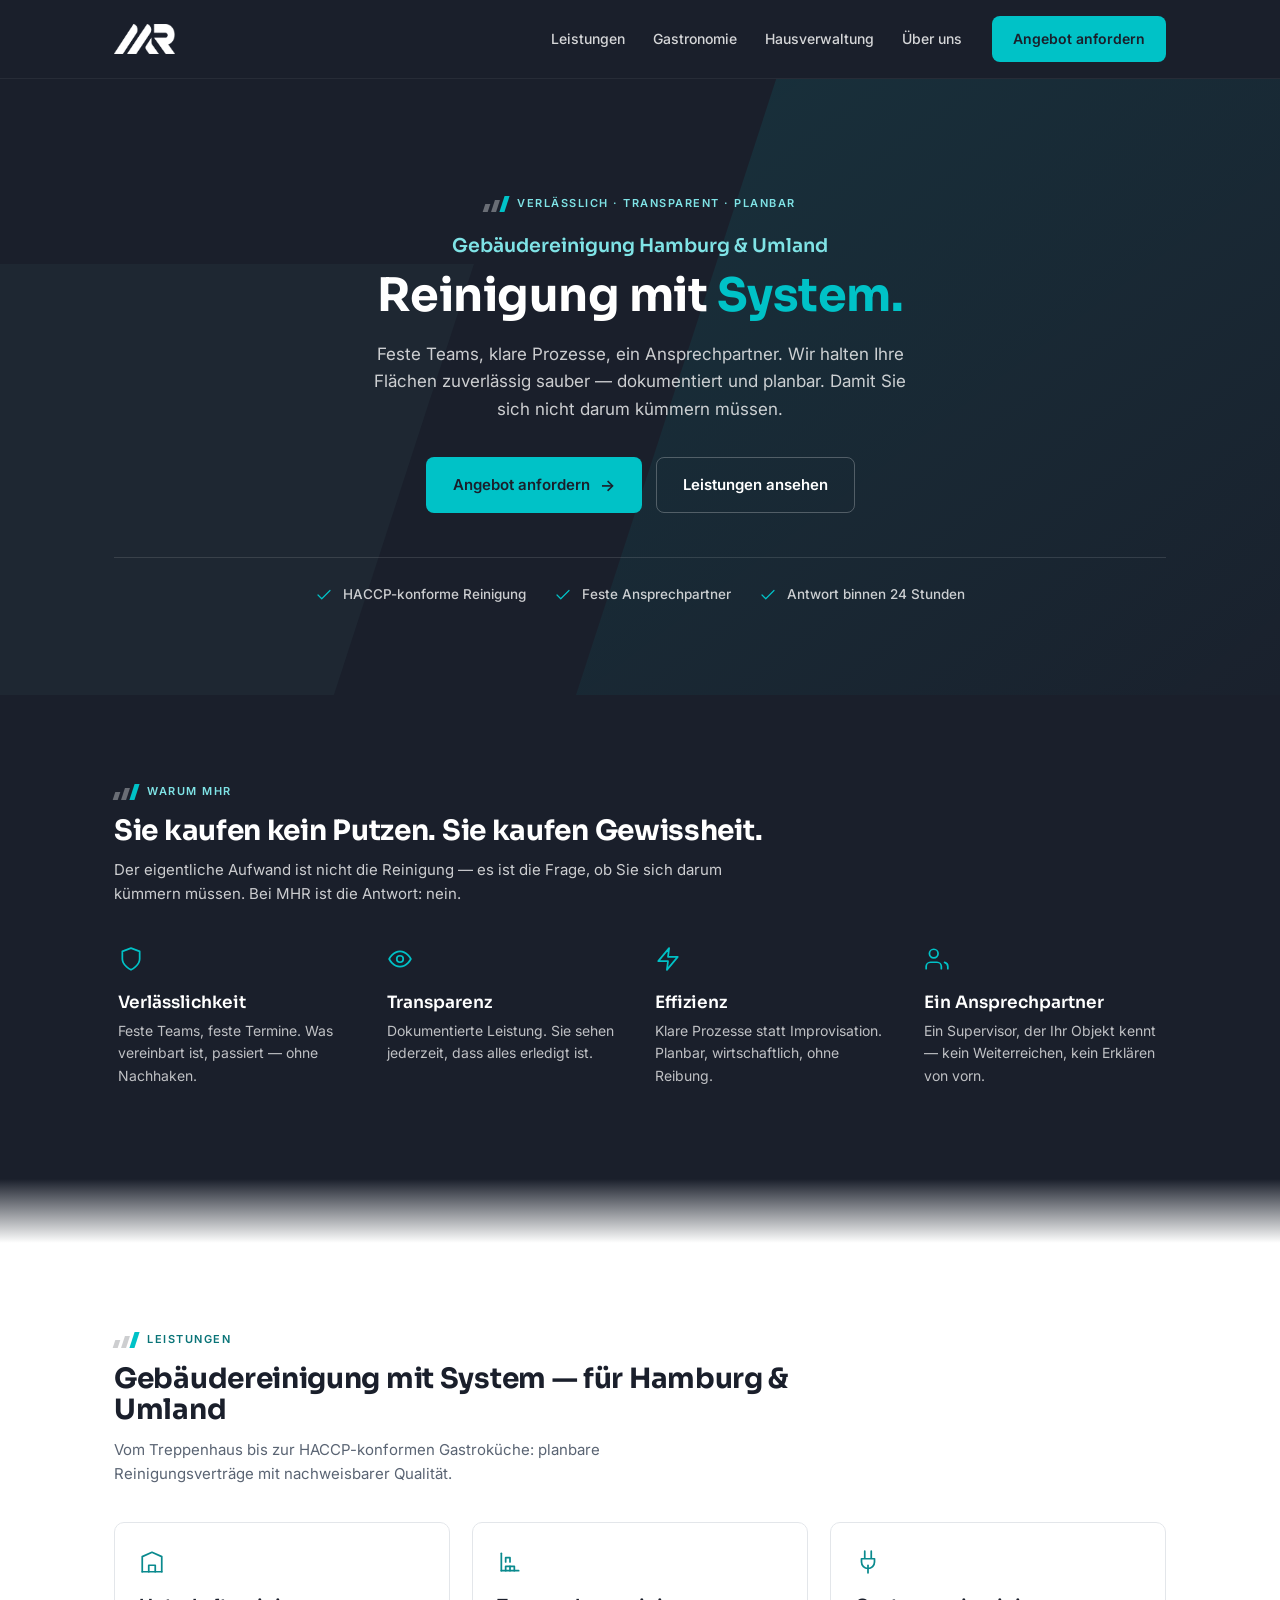
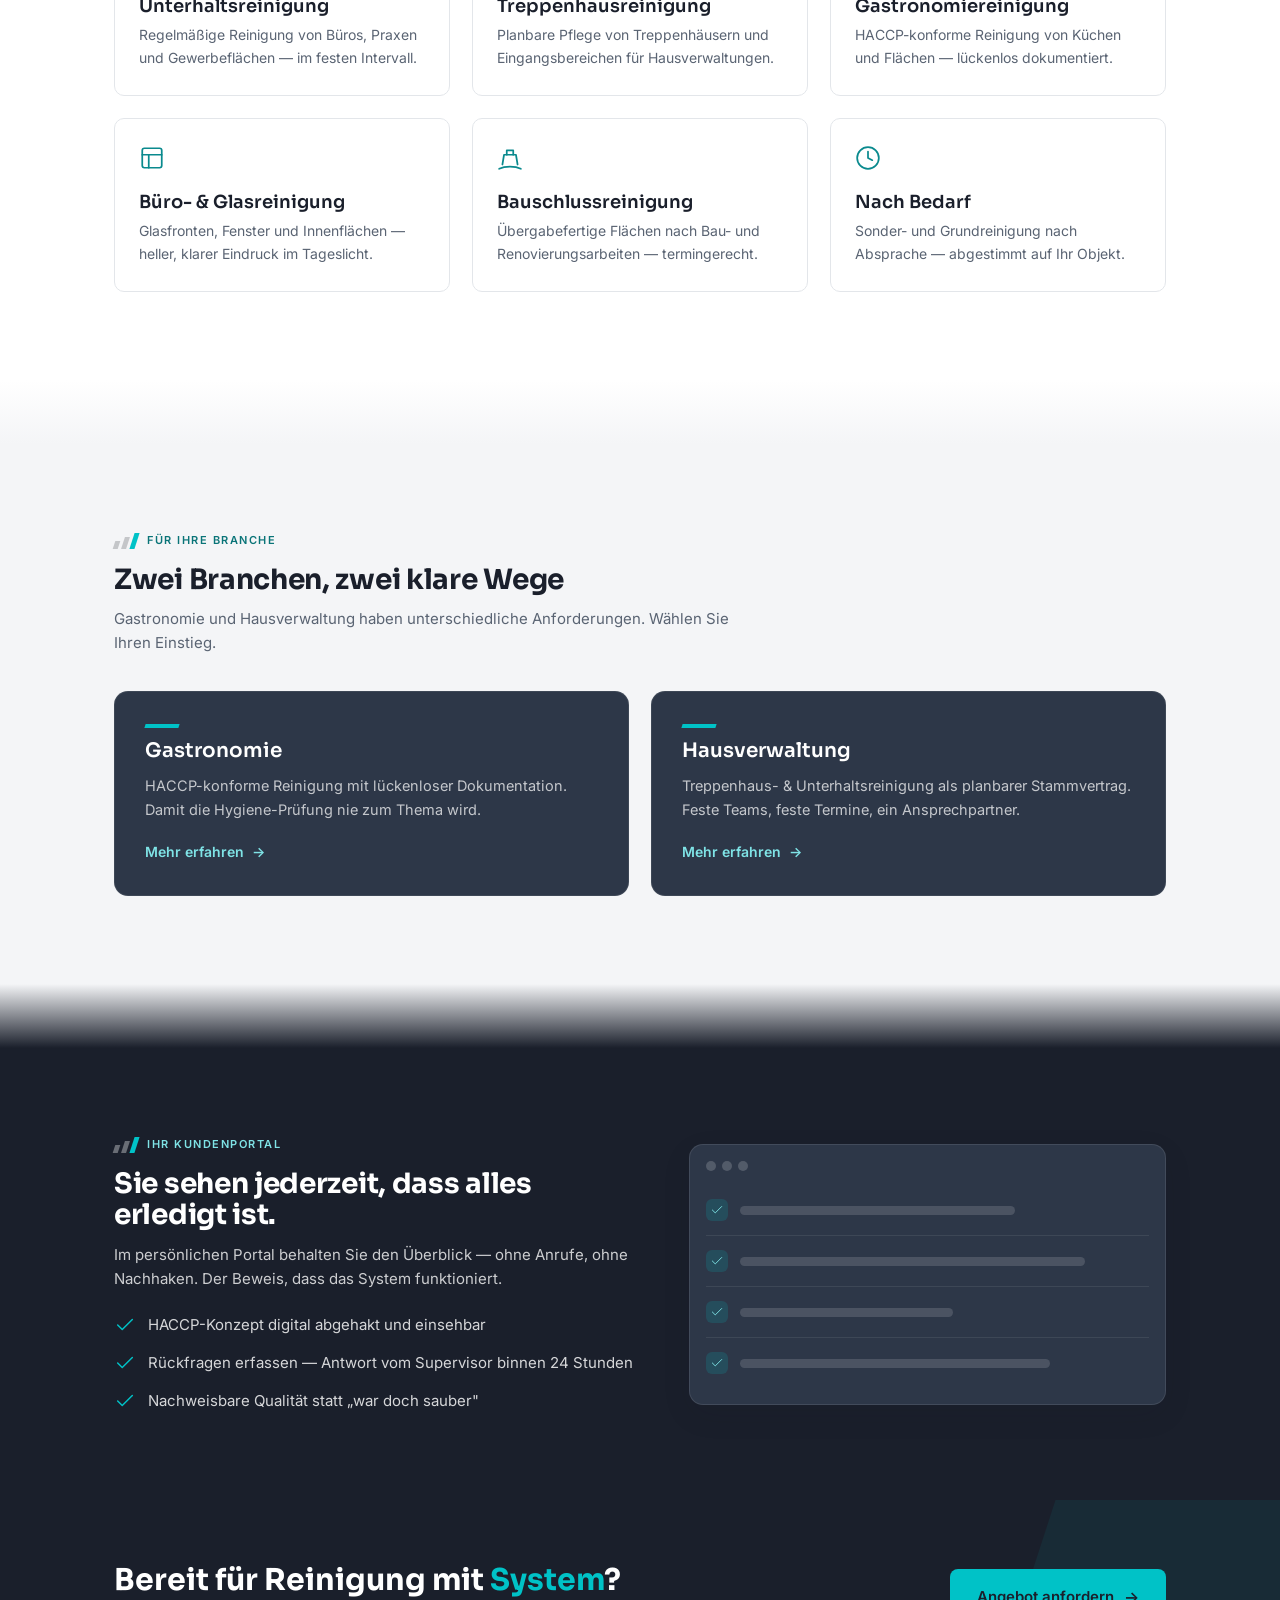
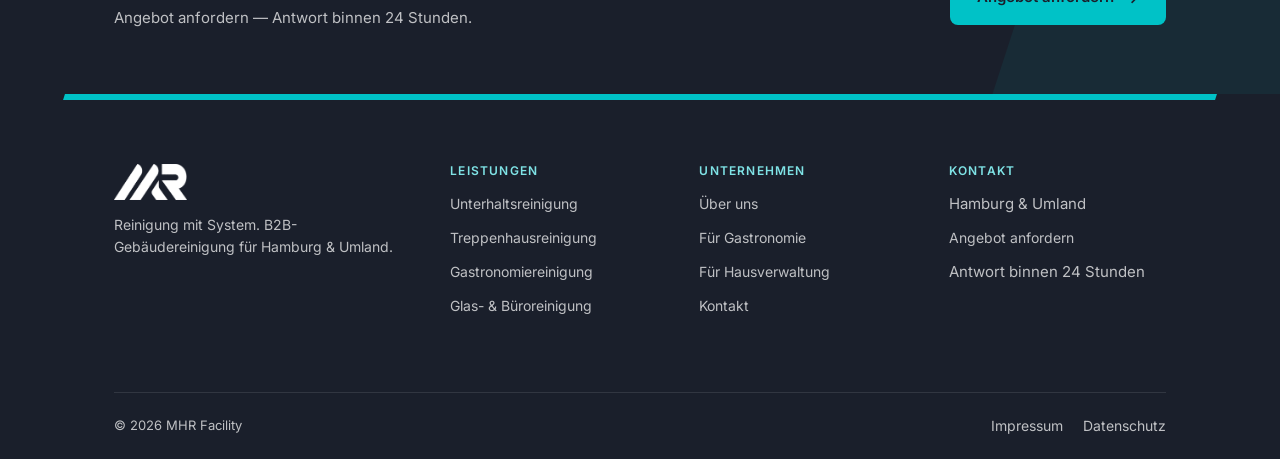
==== index.html @ c147b9b3 "feat: MHR Facility Website-Grundgeruest (Startseite, Unterseiten, Logo, Animationen) - Statische Mul" ====
<!DOCTYPE html>
<html lang="de">
<head>
  <meta charset="UTF-8" />
  <meta name="viewport" content="width=device-width, initial-scale=1.0" />
  <script>document.documentElement.classList.add('js');</script>

  <!-- SEO: „Facility" mit „Gebäudereinigung Hamburg" kombiniert -->
  <title>Gebäudereinigung Hamburg &amp; Umland | MHR Facility – Reinigung mit System</title>
  <meta name="description" content="B2B-Gebäudereinigung in Hamburg &amp; Umland: Unterhalts- und Treppenhausreinigung, HACCP-konforme Gastronomiereinigung. Feste Teams, dokumentierte Qualität." />
  <meta name="robots" content="index, follow" />
  <link rel="canonical" href="https://www.mhr-facility.de/" />

  <!-- Open Graph / Social -->
  <meta property="og:type" content="website" />
  <meta property="og:locale" content="de_DE" />
  <meta property="og:site_name" content="MHR Facility" />
  <meta property="og:title" content="Gebäudereinigung Hamburg &amp; Umland | MHR Facility" />
  <meta property="og:description" content="Reinigung mit System — verlässlich, transparent, planbar. B2B-Gebäudereinigung für Hamburg &amp; Umland." />
  <meta property="og:url" content="https://www.mhr-facility.de/" />
  <!-- TODO: og-image (1200×630) unter assets/og/ erstellen, sobald finales Logo/Bild vorliegt -->
  <meta property="og:image" content="https://www.mhr-facility.de/assets/og/og-image.jpg" />
  <meta name="twitter:card" content="summary_large_image" />

  <!-- Favicon (Platzhalter, Schrägen-Motiv) -->
  <link rel="icon" href="favicon.svg" type="image/svg+xml" />

  <!-- Schriften (Sora 600/700/800, Inter 400–700) -->
  <link rel="preconnect" href="https://fonts.googleapis.com" />
  <link rel="preconnect" href="https://fonts.gstatic.com" crossorigin />
  <link href="https://fonts.googleapis.com/css2?family=Inter:wght@400;500;600;700&family=Sora:wght@600;700;800&display=swap" rel="stylesheet" />

  <link rel="stylesheet" href="assets/css/styles.css" />

  <!-- Lokales SEO: LocalBusiness Structured Data
       TODO (sobald Realdaten vorliegen): telephone, vollständige PostalAddress
       (streetAddress, postalCode), geo (GeoCoordinates), logo/image ergänzen. -->
  <script type="application/ld+json">
  {
    "@context": "https://schema.org",
    "@type": "ProfessionalService",
    "@id": "https://www.mhr-facility.de/#business",
    "name": "MHR Facility",
    "description": "B2B-Gebäudereinigung in Hamburg & Umland: Unterhaltsreinigung, Treppenhausreinigung und HACCP-konforme Gastronomiereinigung.",
    "areaServed": "Hamburg und Umland",
    "url": "https://www.mhr-facility.de/",
    "slogan": "Reinigung mit System",
    "address": {
      "@type": "PostalAddress",
      "addressLocality": "Hamburg",
      "addressRegion": "Hamburg",
      "addressCountry": "DE"
    }
  }
  </script>
</head>
<body>
  <a class="skip-link" href="#main">Zum Inhalt springen</a>

  <!-- ============================== Header (identisch auf allen Seiten) ============================== -->
  <header class="site-header">
    <div class="container site-header__inner">
      <a class="brand" href="index.html" aria-label="MHR Facility — Startseite">
        <img src="assets/logo/mhr-logo-white.png" alt="MHR Facility" class="brand-logo" />
      </a>

      <button class="nav-toggle" aria-expanded="false" aria-controls="primary-nav" aria-label="Menü öffnen">
        <span class="nav-toggle__bars" aria-hidden="true"></span>
      </button>

      <nav class="nav" id="primary-nav" aria-label="Hauptnavigation">
        <ul class="nav__list">
          <li><a href="leistungen.html">Leistungen</a></li>
          <li><a href="gastronomiereinigung.html">Gastronomie</a></li>
          <li><a href="treppenhausreinigung.html">Hausverwaltung</a></li>
          <li><a href="ueber-uns.html">Über uns</a></li>
        </ul>
        <a href="kontakt.html" class="btn btn--primary header-cta">Angebot anfordern</a>
      </nav>
    </div>
  </header>

  <main id="main">
    <!-- ============================== Hero (Variante A) ============================== -->
    <section class="hero" aria-labelledby="hero-title">
      <span class="hero__skew" aria-hidden="true"></span>
      <span class="hero__skew2" aria-hidden="true"></span>

      <div class="container hero__inner">
        <p class="eyebrow eyebrow--on-dark">
          <span class="bars" aria-hidden="true"><span></span><span></span><span></span></span>
          Verlässlich · Transparent · Planbar
        </p>

        <h1 class="hero__title" id="hero-title">
          <span class="hero__title-kicker">Gebäudereinigung Hamburg &amp; Umland</span>
          Reinigung mit <span class="accent">System.</span>
        </h1>

        <p class="hero__sub">
          Feste Teams, klare Prozesse, ein Ansprechpartner. Wir halten Ihre Flächen
          zuverlässig sauber — dokumentiert und planbar. Damit Sie sich nicht darum
          kümmern müssen.
        </p>

        <div class="hero__cta">
          <a href="kontakt.html" class="btn btn--primary">Angebot anfordern <span class="arrow" aria-hidden="true">→</span></a>
          <a href="leistungen.html" class="btn btn--ghost">Leistungen ansehen</a>
        </div>

        <ul class="hero__trust">
          <li><svg class="ico" viewBox="0 0 24 24" stroke="currentColor" stroke-linecap="round" stroke-linejoin="round" aria-hidden="true"><path d="M20 6 9 17l-5-5"/></svg> HACCP-konforme Reinigung</li>
          <li><svg class="ico" viewBox="0 0 24 24" stroke="currentColor" stroke-linecap="round" stroke-linejoin="round" aria-hidden="true"><path d="M20 6 9 17l-5-5"/></svg> Feste Ansprechpartner</li>
          <li><svg class="ico" viewBox="0 0 24 24" stroke="currentColor" stroke-linecap="round" stroke-linejoin="round" aria-hidden="true"><path d="M20 6 9 17l-5-5"/></svg> Antwort binnen 24 Stunden</li>
        </ul>
      </div>
    </section>

    <!-- ============================== Warum MHR (Positionierung) ============================== -->
    <section class="section section--dark" aria-labelledby="why-title">
      <div class="container">
        <div class="section__head reveal">
          <p class="eyebrow eyebrow--on-dark section__eyebrow"><span class="bars" aria-hidden="true"><span></span><span></span><span></span></span> Warum MHR</p>
          <h2 class="section__title" id="why-title">Sie kaufen kein Putzen. Sie kaufen Gewissheit.</h2>
          <p class="section__lead">Der eigentliche Aufwand ist nicht die Reinigung — es ist die Frage, ob Sie sich darum kümmern müssen. Bei MHR ist die Antwort: nein.</p>
        </div>

        <div class="grid value-grid reveal-group">
          <div class="value-card">
            <svg class="ico" viewBox="0 0 24 24" stroke="currentColor" stroke-linecap="round" stroke-linejoin="round" aria-hidden="true"><path d="M12 22s8-4 8-10V5l-8-3-8 3v7c0 6 8 10 8 10Z"/></svg>
            <h3>Verlässlichkeit</h3>
            <p>Feste Teams, feste Termine. Was vereinbart ist, passiert — ohne Nachhaken.</p>
          </div>
          <div class="value-card">
            <svg class="ico" viewBox="0 0 24 24" stroke="currentColor" stroke-linecap="round" stroke-linejoin="round" aria-hidden="true"><path d="M2 12s3.5-7 10-7 10 7 10 7-3.5 7-10 7-10-7-10-7Z"/><circle cx="12" cy="12" r="3"/></svg>
            <h3>Transparenz</h3>
            <p>Dokumentierte Leistung. Sie sehen jederzeit, dass alles erledigt ist.</p>
          </div>
          <div class="value-card">
            <svg class="ico" viewBox="0 0 24 24" stroke="currentColor" stroke-linecap="round" stroke-linejoin="round" aria-hidden="true"><path d="M13 2 3 14h9l-1 8 10-12h-9l1-8Z"/></svg>
            <h3>Effizienz</h3>
            <p>Klare Prozesse statt Improvisation. Planbar, wirtschaftlich, ohne Reibung.</p>
          </div>
          <div class="value-card">
            <svg class="ico" viewBox="0 0 24 24" stroke="currentColor" stroke-linecap="round" stroke-linejoin="round" aria-hidden="true"><path d="M16 21v-2a4 4 0 0 0-4-4H6a4 4 0 0 0-4 4v2"/><circle cx="9" cy="7" r="4"/><path d="M22 21v-2a4 4 0 0 0-3-3.87"/></svg>
            <h3>Ein Ansprechpartner</h3>
            <p>Ein Supervisor, der Ihr Objekt kennt — kein Weiterreichen, kein Erklären von vorn.</p>
          </div>
        </div>
      </div>
    </section>

    <div class="sdivider sdivider--dark-light sdivider--accent" aria-hidden="true"></div>

    <!-- ============================== Leistungen ============================== -->
    <section class="section" aria-labelledby="services-title">
      <div class="container">
        <div class="section__head reveal">
          <p class="eyebrow eyebrow--on-light section__eyebrow"><span class="bars" aria-hidden="true"><span></span><span></span><span></span></span> Leistungen</p>
          <h2 class="section__title" id="services-title">Gebäudereinigung mit System — für Hamburg &amp; Umland</h2>
          <p class="section__lead">Vom Treppenhaus bis zur HACCP-konformen Gastroküche: planbare Reinigungsverträge mit nachweisbarer Qualität.</p>
        </div>

        <div class="grid service-grid reveal-group">
          <div class="service-card">
            <svg class="ico" viewBox="0 0 24 24" stroke="currentColor" stroke-linecap="round" stroke-linejoin="round" aria-hidden="true"><path d="M3 21V7l9-4 9 4v14"/><path d="M3 21h18"/><path d="M9 21v-6h6v6"/></svg>
            <h3>Unterhaltsreinigung</h3>
            <p>Regelmäßige Reinigung von Büros, Praxen und Gewerbeflächen — im festen Intervall.</p>
          </div>
          <div class="service-card">
            <svg class="ico" viewBox="0 0 24 24" stroke="currentColor" stroke-linecap="round" stroke-linejoin="round" aria-hidden="true"><path d="M4 20V4"/><path d="M4 20h16"/><path d="M8 20v-4h4v4"/><path d="M8 12v-4h4v4"/><path d="M12 16h4v4"/></svg>
            <h3>Treppenhausreinigung</h3>
            <p>Planbare Pflege von Treppenhäusern und Eingangsbereichen für Hausverwaltungen.</p>
          </div>
          <div class="service-card">
            <svg class="ico" viewBox="0 0 24 24" stroke="currentColor" stroke-linecap="round" stroke-linejoin="round" aria-hidden="true"><path d="M9 2v7M15 2v7M6 9h12v3a6 6 0 0 1-12 0Z"/><path d="M12 15v7"/></svg>
            <h3>Gastronomiereinigung</h3>
            <p>HACCP-konforme Reinigung von Küchen und Flächen — lückenlos dokumentiert.</p>
          </div>
          <div class="service-card">
            <svg class="ico" viewBox="0 0 24 24" stroke="currentColor" stroke-linecap="round" stroke-linejoin="round" aria-hidden="true"><rect x="3" y="3" width="18" height="18" rx="2"/><path d="M3 9h18M9 21V9"/></svg>
            <h3>Büro- &amp; Glasreinigung</h3>
            <p>Glasfronten, Fenster und Innenflächen — heller, klarer Eindruck im Tageslicht.</p>
          </div>
          <div class="service-card">
            <svg class="ico" viewBox="0 0 24 24" stroke="currentColor" stroke-linecap="round" stroke-linejoin="round" aria-hidden="true"><path d="M2 22s4-2 10-2 10 2 10 2"/><path d="M5 18l1.5-9h11L19 18"/><path d="M9 9V5h6v4"/></svg>
            <h3>Bauschluss­reinigung</h3>
            <p>Übergabefertige Flächen nach Bau- und Renovierungsarbeiten — termingerecht.</p>
          </div>
          <div class="service-card">
            <svg class="ico" viewBox="0 0 24 24" stroke="currentColor" stroke-linecap="round" stroke-linejoin="round" aria-hidden="true"><circle cx="12" cy="12" r="10"/><path d="M12 6v6l4 2"/></svg>
            <h3>Nach Bedarf</h3>
            <p>Sonder- und Grundreinigung nach Absprache — abgestimmt auf Ihr Objekt.</p>
          </div>
        </div>
      </div>
    </section>

    <div class="sdivider sdivider--white-grey" aria-hidden="true"></div>

    <!-- ============================== Zielgruppen-Einstiege ============================== -->
    <section class="section section--grey" aria-labelledby="target-title">
      <div class="container">
        <div class="section__head reveal">
          <p class="eyebrow eyebrow--on-light section__eyebrow"><span class="bars" aria-hidden="true"><span></span><span></span><span></span></span> Für Ihre Branche</p>
          <h2 class="section__title" id="target-title">Zwei Branchen, zwei klare Wege</h2>
          <p class="section__lead">Gastronomie und Hausverwaltung haben unterschiedliche Anforderungen. Wählen Sie Ihren Einstieg.</p>
        </div>

        <div class="grid target-grid reveal-group">
          <a href="gastronomiereinigung.html" class="target-card">
            <span class="target-card__bar" aria-hidden="true"></span>
            <h3>Gastronomie</h3>
            <p>HACCP-konforme Reinigung mit lückenloser Dokumentation. Damit die Hygiene-Prüfung nie zum Thema wird.</p>
            <span class="more">Mehr erfahren <span aria-hidden="true">→</span></span>
          </a>
          <a href="treppenhausreinigung.html" class="target-card">
            <span class="target-card__bar" aria-hidden="true"></span>
            <h3>Hausverwaltung</h3>
            <p>Treppenhaus- &amp; Unterhaltsreinigung als planbarer Stammvertrag. Feste Teams, feste Termine, ein Ansprechpartner.</p>
            <span class="more">Mehr erfahren <span aria-hidden="true">→</span></span>
          </a>
        </div>
      </div>
    </section>

    <div class="sdivider sdivider--grey-dark" aria-hidden="true"></div>

    <!-- ============================== App-Teaser (Differenzierung) ============================== -->
    <section class="section section--dark" aria-labelledby="app-title">
      <div class="container app-teaser reveal-group">
        <div>
          <p class="eyebrow eyebrow--on-dark section__eyebrow"><span class="bars" aria-hidden="true"><span></span><span></span><span></span></span> Ihr Kundenportal</p>
          <h2 class="section__title" id="app-title">Sie sehen jederzeit, dass alles erledigt ist.</h2>
          <p class="section__lead">Im persönlichen Portal behalten Sie den Überblick — ohne Anrufe, ohne Nachhaken. Der Beweis, dass das System funktioniert.</p>
          <ul class="app-teaser__list">
            <li><svg class="ico" viewBox="0 0 24 24" stroke="currentColor" stroke-linecap="round" stroke-linejoin="round" aria-hidden="true"><path d="M20 6 9 17l-5-5"/></svg> HACCP-Konzept digital abgehakt und einsehbar</li>
            <li><svg class="ico" viewBox="0 0 24 24" stroke="currentColor" stroke-linecap="round" stroke-linejoin="round" aria-hidden="true"><path d="M20 6 9 17l-5-5"/></svg> Rückfragen erfassen — Antwort vom Supervisor binnen 24 Stunden</li>
            <li><svg class="ico" viewBox="0 0 24 24" stroke="currentColor" stroke-linecap="round" stroke-linejoin="round" aria-hidden="true"><path d="M20 6 9 17l-5-5"/></svg> Nachweisbare Qualität statt „war doch sauber"</li>
          </ul>
        </div>
        <!-- App-Vorschau (Platzhalter-Mockup) -->
        <div class="app-mock" aria-hidden="true">
          <div class="app-mock__bar"><span></span><span></span><span></span></div>
          <div class="app-mock__row"><span class="app-mock__check"><svg class="ico" viewBox="0 0 24 24" stroke="currentColor" stroke-linecap="round" stroke-linejoin="round"><path d="M20 6 9 17l-5-5"/></svg></span><span class="app-mock__line" style="width:62%"></span></div>
          <div class="app-mock__row"><span class="app-mock__check"><svg class="ico" viewBox="0 0 24 24" stroke="currentColor" stroke-linecap="round" stroke-linejoin="round"><path d="M20 6 9 17l-5-5"/></svg></span><span class="app-mock__line" style="width:78%"></span></div>
          <div class="app-mock__row"><span class="app-mock__check"><svg class="ico" viewBox="0 0 24 24" stroke="currentColor" stroke-linecap="round" stroke-linejoin="round"><path d="M20 6 9 17l-5-5"/></svg></span><span class="app-mock__line" style="width:48%"></span></div>
          <div class="app-mock__row"><span class="app-mock__check"><svg class="ico" viewBox="0 0 24 24" stroke="currentColor" stroke-linecap="round" stroke-linejoin="round"><path d="M20 6 9 17l-5-5"/></svg></span><span class="app-mock__line" style="width:70%"></span></div>
        </div>
      </div>
    </section>

    <!-- ============================== CTA-Band ============================== -->
    <section class="cta-band" aria-labelledby="cta-title">
      <span class="cta-band__skew" aria-hidden="true"></span>
      <div class="container cta-band__inner reveal-group">
        <div>
          <h2 id="cta-title">Bereit für Reinigung mit <span class="accent">System</span>?</h2>
          <p>Angebot anfordern — Antwort binnen 24 Stunden.</p>
        </div>
        <a href="kontakt.html" class="btn btn--primary">Angebot anfordern <span class="arrow" aria-hidden="true">→</span></a>
      </div>
    </section>
  </main>

  <!-- ============================== Footer (identisch auf allen Seiten) ============================== -->
  <footer class="site-footer">
    <div class="site-footer__accent" aria-hidden="true"></div>
    <div class="container">
      <div class="site-footer__top">
        <div class="site-footer__brandcol">
          <a class="brand" href="index.html" aria-label="MHR Facility — Startseite">
            <img src="assets/logo/mhr-logo-white.png" alt="MHR Facility" class="brand-logo" />
          </a>
          <p class="site-footer__claim">Reinigung mit System. B2B-Gebäudereinigung für Hamburg &amp; Umland.</p>
        </div>

        <div>
          <h2>Leistungen</h2>
          <ul>
            <li><a href="leistungen.html">Unterhaltsreinigung</a></li>
            <li><a href="treppenhausreinigung.html">Treppenhausreinigung</a></li>
            <li><a href="gastronomiereinigung.html">Gastronomiereinigung</a></li>
            <li><a href="leistungen.html">Glas- &amp; Büroreinigung</a></li>
          </ul>
        </div>

        <div>
          <h2>Unternehmen</h2>
          <ul>
            <li><a href="ueber-uns.html">Über uns</a></li>
            <li><a href="gastronomiereinigung.html">Für Gastronomie</a></li>
            <li><a href="treppenhausreinigung.html">Für Hausverwaltung</a></li>
            <li><a href="kontakt.html">Kontakt</a></li>
          </ul>
        </div>

        <div>
          <h2>Kontakt</h2>
          <ul>
            <li>Hamburg &amp; Umland</li>
            <li><a href="kontakt.html">Angebot anfordern</a></li>
            <li>Antwort binnen 24 Stunden</li>
          </ul>
        </div>
      </div>

      <div class="site-footer__bottom">
        <span>© 2026 MHR Facility</span>
        <nav aria-label="Rechtliches">
          <a href="impressum.html">Impressum</a>
          <a href="datenschutz.html">Datenschutz</a>
        </nav>
      </div>
    </div>
  </footer>

  <script src="assets/js/main.js" defer></script>
</body>
</html>
---- assets/css/styles.css ----
/* =====================================================================
   MHR Facility — Basis-Stylesheet
   Design-Tokens + globale Bausteine (Header, Footer, Buttons, Hero, Seiten)
   Schriften: Sora (Headlines/Zahlen) · Inter (Text/UI)
   ===================================================================== */

:root {
  /* Palette A (Brand-Tokens — unverändert) */
  --anthracite: #1A1F2B; /* Basis dunkel, Text, Hero, Footer */
  --graphite:   #2D3748; /* Sekundär, Karten auf Dunkel */
  --cyan:       #00C2C7; /* Akzent, Buttons, CTA (Flächen mit dunklem Text) */
  --cyan-light: #7FE3E6; /* Akzent/Hervorhebung auf Dunkel */
  --cyan-deep:  #0a8a8e; /* Brand-Variante für Akzente/Größe auf Hell */
  --grey:       #F4F5F7; /* helle Flächen, Sektionen, Karten */
  --white:      #FFFFFF; /* Grundfläche, max. Lesbarkeit */

  /* Abgeleitete Tokens */
  --cyan-text:  #0a7478; /* AA-konform: Text/Links/Labels/Fokus auf Hell (>=4.5:1 auf Weiß & Grau) */
  --ink-soft:   #5a6473; /* gedämpfter Text auf Hell */
  --line:       #e3e6ea; /* Trennlinien auf Hell */

  --skew: -18deg;        /* Schrägwinkel — immer −18° */

  --header-h: 76px;      /* reale Headerhöhe (Padding 2×16 + 44px Toggle) */
  --container: 1180px;
  --radius: 10px;
  --shadow-soft: 0 10px 30px rgba(26, 31, 43, 0.08);
}

/* ------------------------------ Reset ------------------------------ */
*, *::before, *::after { box-sizing: border-box; }
* { margin: 0; padding: 0; }

html { scroll-behavior: smooth; -webkit-text-size-adjust: 100%; }

body {
  font-family: 'Inter', system-ui, -apple-system, sans-serif;
  color: var(--anthracite);
  background: var(--white);
  line-height: 1.6;
  font-size: 15px;
  -webkit-font-smoothing: antialiased;
  text-rendering: optimizeLegibility;
}

img { max-width: 100%; display: block; }

h1, h2, h3 { font-family: 'Sora', sans-serif; line-height: 1.12; }

/* Links: standardmäßig ohne Unterstreichung (Navigation/UI);
   Fließtext-Links im Inhalt werden unten unterstrichen (SC 1.4.1). */
a { color: var(--cyan-text); text-decoration: none; }

:focus-visible {
  /* AA: Fokus-Indikator >=3:1 — cyan-text auf Hell (>=3:1), auf Dunkel via Kontext überschrieben */
  outline: 3px solid var(--cyan-text);
  outline-offset: 3px;
  border-radius: 4px;
}
/* Auf dunklen Sektionen den helleren Cyan-Ton verwenden (Kontrast auf Anthrazit) */
.site-header :focus-visible,
.hero :focus-visible,
.site-footer :focus-visible { outline-color: var(--cyan-light); }

.container {
  width: 100%;
  max-width: var(--container);
  margin-inline: auto;
  padding-inline: clamp(20px, 5vw, 64px);
}

/* Skip-Link für Tastatur-/Screenreader-Nutzer */
.skip-link {
  position: absolute;
  left: 12px;
  top: -60px;
  z-index: 200;
  background: var(--cyan);
  color: var(--anthracite);
  font-weight: 600;
  padding: 10px 16px;
  border-radius: 8px;
  transition: top .18s ease;
}
.skip-link:focus { top: 12px; }

.visually-hidden {
  position: absolute !important;
  width: 1px; height: 1px;
  padding: 0; margin: -1px;
  overflow: hidden; clip: rect(0 0 0 0);
  white-space: nowrap; border: 0;
}

/* ----------------------- Schrägen-Bausteine ----------------------- */
/* Eyebrow / Label mit drei aufsteigenden Balken (dritter in Cyan) */
.eyebrow {
  display: inline-flex;
  align-items: center;
  gap: 10px;
  font-family: 'Inter', sans-serif;
  font-weight: 600;
  font-size: 11px;
  text-transform: uppercase;
  letter-spacing: 1.5px;
}
.eyebrow--on-dark  { color: var(--cyan-light); }
.eyebrow--on-light { color: var(--cyan-text); } /* AA-konform statt cyan-deep */

.bars { display: inline-flex; gap: 4px; align-items: flex-end; }
.bars span { display: block; width: 5px; transform: skewX(var(--skew)); }
.eyebrow--on-dark  .bars span { background: rgba(255, 255, 255, 0.35); }
.eyebrow--on-light .bars span { background: rgba(26, 31, 43, 0.22); }
.bars span:nth-child(1) { height: 8px; }
.bars span:nth-child(2) { height: 12px; }
.bars span:nth-child(3) { height: 16px; background: var(--cyan) !important; }

/* ------------------------------ Buttons ------------------------------ */
.btn {
  display: inline-flex;
  align-items: center;
  gap: 10px;
  font-family: 'Inter', sans-serif;
  font-weight: 600;
  font-size: 15px;
  padding: 15px 26px;
  border-radius: 8px;
  text-decoration: none;
  border: 1px solid transparent;
  cursor: pointer;
  transition: transform .15s ease, background .15s ease, border-color .15s ease, color .15s ease;
}
.btn:hover { transform: translateY(-2px); }
.btn .arrow { font-size: 16px; line-height: 1; }

.btn--primary { background: var(--cyan); color: var(--anthracite); }
.btn--primary:hover { background: var(--cyan-light); }

.btn--ghost { background: transparent; color: var(--white); border-color: rgba(255, 255, 255, 0.25); }
.btn--ghost:hover { border-color: var(--cyan); color: var(--cyan-light); }

/* Sekundärer Button auf hellem Grund */
.btn--outline-dark { background: transparent; color: var(--anthracite); border-color: rgba(26,31,43,0.25); }
.btn--outline-dark:hover { border-color: var(--cyan-text); color: var(--cyan-text); }

/* --------------------------- Logo-Platzhalter --------------------------- */
/* LOGO folgt — bis dahin Markenschriftzug (Sora 700). Zentral hier halten,
   später durch <img>/<svg> ersetzen. Identisch in Header & Footer. */
.brand {
  display: inline-flex;
  align-items: baseline;
  font-family: 'Sora', sans-serif;
  font-weight: 700;
  font-size: 20px;
  letter-spacing: -0.3px;
  color: var(--white);
  text-decoration: none;
}
.brand .brand__f { color: var(--cyan); margin-left: 6px; }

/* ------------------------------ Header ------------------------------ */
.site-header {
  position: sticky;
  top: 0;
  z-index: 100;
  background: var(--anthracite);
  border-bottom: 1px solid rgba(255, 255, 255, 0.06);
}
.site-header__inner {
  display: flex;
  align-items: center;
  justify-content: space-between;
  gap: 24px;
  min-height: var(--header-h);
  padding-block: 16px;
}
.nav { display: flex; align-items: center; gap: 30px; }
.nav__list { display: flex; gap: 28px; list-style: none; }
.nav__list a {
  color: rgba(255, 255, 255, 0.82);
  font-size: 14px;
  font-weight: 500;
}
.nav__list a:hover,
.nav__list a[aria-current="page"] { color: var(--cyan-light); }
.header-cta { padding: 11px 20px; font-size: 14px; }

/* Mobiles Menü */
.nav-toggle {
  display: none;
  background: transparent;
  border: 1px solid rgba(255, 255, 255, 0.2);
  border-radius: 8px;
  width: 44px;
  height: 44px;
  cursor: pointer;
  align-items: center;
  justify-content: center;
}
.nav-toggle__bars,
.nav-toggle__bars::before,
.nav-toggle__bars::after {
  content: "";
  display: block;
  width: 20px;
  height: 2px;
  background: var(--white);
  transition: transform .2s ease, opacity .2s ease;
}
.nav-toggle__bars { position: relative; }
.nav-toggle__bars::before { position: absolute; top: -6px; }
.nav-toggle__bars::after  { position: absolute; top: 6px; }
.nav-toggle[aria-expanded="true"] .nav-toggle__bars { background: transparent; }
.nav-toggle[aria-expanded="true"] .nav-toggle__bars::before { top: 0; transform: rotate(45deg); }
.nav-toggle[aria-expanded="true"] .nav-toggle__bars::after  { top: 0; transform: rotate(-45deg); }

@media (max-width: 880px) {
  .nav-toggle { display: inline-flex; }
  .nav {
    position: absolute;
    top: 100%;            /* exakt unter dem Header — unabhängig von der Höhe */
    left: 0;
    right: 0;
    flex-direction: column;
    align-items: stretch;
    gap: 0;
    background: var(--anthracite);
    border-bottom: 1px solid rgba(255, 255, 255, 0.08);
    padding: 8px clamp(20px, 5vw, 64px) 24px;
    max-height: calc(100dvh - var(--header-h));
    overflow-y: auto;
    -webkit-overflow-scrolling: touch;
    transform: translateY(-12px);
    opacity: 0;
    visibility: hidden;   /* entfernt fokussierbare Kinder im geschlossenen Zustand */
    pointer-events: none;
    transition: transform .2s ease, opacity .2s ease, visibility .2s ease;
  }
  .nav[data-open="true"] {
    transform: translateY(0);
    opacity: 1;
    visibility: visible;
    pointer-events: auto;
  }
  .nav__list { flex-direction: column; gap: 4px; }
  .nav__list a { display: block; padding: 12px 0; border-bottom: 1px solid rgba(255,255,255,0.06); }
  .header-cta { margin-top: 14px; justify-content: center; }
}

/* ------------------------------ Hero (Variante A) ------------------------------ */
.hero { position: relative; background: var(--anthracite); overflow: hidden; }
.hero__skew,
.hero__skew2 { position: absolute; pointer-events: none; transform: skewX(var(--skew)); }
.hero__skew {
  top: -10%; right: -12%; width: 60%; height: 130%;
  background: linear-gradient(135deg, rgba(0, 194, 199, 0.10), rgba(0, 194, 199, 0));
}
.hero__skew2 {
  bottom: -20%; left: -8%; width: 38%; height: 90%;
  background: rgba(127, 227, 230, 0.04);
}
.hero__inner {
  position: relative; z-index: 2; text-align: center;
  padding-block: clamp(60px, 9vw, 120px) clamp(50px, 7vw, 96px);
}
.hero .eyebrow { justify-content: center; margin-bottom: 24px; }

.hero__title {
  font-weight: 700;
  letter-spacing: -0.5px;
  color: var(--white);
  font-size: clamp(34px, 5.2vw, 46px); /* Skala: ~34–46px */
  max-width: 800px;
  margin-inline: auto;
}
.hero__title .accent { color: var(--cyan); }
/* Keyword-Kicker innerhalb der H1 (SEO im H1, Claim bleibt dominant) */
.hero__title-kicker {
  display: block;
  font-family: 'Sora', sans-serif;
  font-weight: 600;
  font-size: clamp(15px, 2.2vw, 19px);
  letter-spacing: 0;
  color: var(--cyan-light);
  margin-bottom: 12px;
}

.hero__sub {
  color: rgba(255, 255, 255, 0.78);
  font-size: 17px;
  max-width: 560px;
  margin: 20px auto 0;
}
.hero__cta {
  display: flex; flex-wrap: wrap; gap: 14px;
  justify-content: center; margin-top: 34px;
}
.hero__trust {
  display: flex; flex-wrap: wrap; gap: 28px;
  justify-content: center; margin-top: 44px; padding-top: 26px;
  border-top: 1px solid rgba(255, 255, 255, 0.12); list-style: none;
}
.hero__trust li {
  display: flex; align-items: center; gap: 10px;
  font-size: 13.5px; font-weight: 500; color: rgba(255, 255, 255, 0.78);
}
.hero__trust svg { width: 18px; height: 18px; stroke: var(--cyan); flex: none; }

/* ------------------- Seiten-Header (Unterseiten) ------------------- */
.page-header { position: relative; background: var(--anthracite); overflow: hidden; }
.page-header__skew {
  position: absolute; top: -20%; right: -10%; width: 45%; height: 140%;
  background: rgba(0, 194, 199, 0.07); transform: skewX(var(--skew)); pointer-events: none;
}
.page-header__inner { position: relative; z-index: 2; padding-block: clamp(48px, 6vw, 80px); }
.page-header .eyebrow { margin-bottom: 18px; }
.page-header h1 {
  color: var(--white); font-weight: 700; letter-spacing: -0.5px;
  font-size: clamp(28px, 4vw, 40px); max-width: 760px;
}
.page-header h1 .accent { color: var(--cyan); }
.page-header__sub { color: rgba(255,255,255,0.78); max-width: 600px; margin-top: 16px; }

/* ------------------------------ Sektionen ------------------------------ */
.section { padding-block: clamp(48px, 7vw, 88px); }
.section--grey { background: var(--grey); }
.section--dark { background: var(--anthracite); color: var(--white); }
.section__eyebrow { margin-bottom: 14px; }
.section__title { font-weight: 700; font-size: clamp(25px, 3.2vw, 28px); letter-spacing: -0.3px; }
.section--dark .section__title { color: var(--white); }
.section__lead { color: var(--ink-soft); max-width: 620px; margin-top: 12px; }
.section--dark .section__lead { color: rgba(255,255,255,0.78); }

/* Fließtext-Links im Inhalt: unterstrichen (nicht nur über Farbe erkennbar) */
.prose a { text-decoration: underline; text-underline-offset: 2px; }

/* Platzhalter-Block für noch zu füllende Inhalte (Struktur-Layer) */
.placeholder {
  border: 1px dashed var(--line);
  border-radius: var(--radius);
  background: var(--grey);
  color: var(--ink-soft);
  padding: 28px;
  font-size: 14px;
}
.placeholder strong { color: var(--anthracite); font-family: 'Sora', sans-serif; }

/* ------------------------------ Formular (schlank) ------------------------------ */
.form { max-width: 640px; }
.form__row { margin-bottom: 18px; }
.form__row--split { display: grid; grid-template-columns: 1fr 1fr; gap: 16px; }
@media (max-width: 560px) { .form__row--split { grid-template-columns: 1fr; } }
.form label { display: block; font-weight: 600; font-size: 14px; margin-bottom: 6px; }
.form .req { color: var(--cyan-text); }
.form input,
.form select,
.form textarea {
  width: 100%;
  font: inherit;
  color: var(--anthracite);
  background: var(--white);
  border: 1px solid var(--line);
  border-radius: 8px;
  padding: 12px 14px;
}
.form input:focus,
.form select:focus,
.form textarea:focus { border-color: var(--cyan-text); outline: 2px solid var(--cyan-text); outline-offset: 1px; }
.form textarea { min-height: 130px; resize: vertical; }
.form__hint { font-size: 13px; color: var(--ink-soft); margin-top: 8px; }

/* ------------------------------ Footer ------------------------------ */
.site-footer { background: var(--anthracite); color: rgba(255,255,255,0.72); }
/* Schrägen-Akzentkante oben am Footer */
.site-footer__accent {
  height: 6px;
  background: var(--cyan);
  transform: skewX(var(--skew));
  transform-origin: left;
  margin-inline: clamp(20px, 5vw, 64px);
}
.site-footer__top {
  display: grid;
  grid-template-columns: 1.4fr 1fr 1fr 1fr;
  gap: 32px;
  padding-block: clamp(40px, 5vw, 64px);
}
.site-footer__brandcol .brand { font-size: 22px; margin-bottom: 14px; }
.site-footer__claim { font-size: 14px; max-width: 280px; }
.site-footer h2 {
  font-family: 'Inter', sans-serif; font-weight: 600; font-size: 12px;
  text-transform: uppercase; letter-spacing: 1.2px; color: var(--cyan-light);
  margin-bottom: 14px;
}
.site-footer ul { list-style: none; }
.site-footer li { margin-bottom: 10px; }
.site-footer a { color: rgba(255,255,255,0.72); font-size: 14px; }
.site-footer a:hover { color: var(--cyan-light); }
.site-footer__bottom {
  display: flex; flex-wrap: wrap; gap: 12px 24px; align-items: center;
  justify-content: space-between;
  padding-block: 22px;
  border-top: 1px solid rgba(255,255,255,0.10);
  font-size: 13px;
}
.site-footer__bottom nav { display: flex; gap: 20px; flex-wrap: wrap; }
@media (max-width: 820px) {
  .site-footer__top { grid-template-columns: 1fr 1fr; }
}
@media (max-width: 520px) {
  .site-footer__top { grid-template-columns: 1fr; gap: 24px; }
}

/* ------------------------------ Logo (Maske) ------------------------------ */
/* Einfarb-Logo zuverlässig einfärben: die PNG-Alpha dient als Maske, die
   background-color bestimmt die Farbe (weiß auf Dunkel). Zentral steuerbar —
   für eine Cyan-Variante einfach background-color: var(--cyan). */
.brand-logo { display: block; height: 30px; width: auto; }
.site-footer .brand-logo { height: 36px; }

/* ------------------------------ Layout-Helfer ------------------------------ */
.grid { display: grid; gap: 22px; }
.section__head { max-width: 720px; margin-bottom: 36px; }
.section--center .section__head { margin-inline: auto; text-align: center; }
.section--center .section__head .eyebrow { justify-content: center; }

/* Linien-Icons (dünn, Outline — Lucide-Stil) */
.ico { width: 26px; height: 26px; stroke-width: 1.6; fill: none; }
.ico--accent { stroke: var(--cyan-deep); }
.section--dark .ico--accent { stroke: var(--cyan); }

/* ------------------------------ Value-Cards (Warum MHR) ------------------------------ */
.value-grid { grid-template-columns: repeat(4, 1fr); }
@media (max-width: 900px) { .value-grid { grid-template-columns: 1fr 1fr; } }
@media (max-width: 520px) { .value-grid { grid-template-columns: 1fr; } }
.value-card { padding: 4px; }
.value-card .ico { margin-bottom: 14px; stroke: var(--cyan); }
.value-card h3 { font-size: 17px; font-weight: 600; margin-bottom: 8px; color: var(--white); }
.value-card p { font-size: 14px; color: rgba(255,255,255,0.72); }

/* ------------------------------ Leistungen (Service-Cards) ------------------------------ */
.service-grid { grid-template-columns: repeat(3, 1fr); }
@media (max-width: 860px) { .service-grid { grid-template-columns: 1fr 1fr; } }
@media (max-width: 560px) { .service-grid { grid-template-columns: 1fr; } }
.service-card {
  background: var(--white);
  border: 1px solid var(--line);
  border-radius: var(--radius);
  padding: 26px 24px;
  transition: border-color .15s ease, transform .15s ease, box-shadow .15s ease;
}
.service-card:hover { border-color: var(--cyan); transform: translateY(-3px); box-shadow: var(--shadow-soft); }
.service-card .ico { stroke: var(--cyan-deep); margin-bottom: 14px; }
.service-card h3 { font-size: 18px; font-weight: 600; margin-bottom: 8px; }
.service-card p { font-size: 14px; color: var(--ink-soft); }

/* ------------------------------ Zielgruppen-Karten ------------------------------ */
.target-grid { grid-template-columns: 1fr 1fr; }
@media (max-width: 760px) { .target-grid { grid-template-columns: 1fr; } }
.target-card {
  position: relative;
  display: flex; flex-direction: column; gap: 12px;
  background: var(--graphite);
  border: 1px solid rgba(255,255,255,0.08);
  border-radius: 14px;
  padding: 32px 30px;
  text-decoration: none;
  overflow: hidden;
  transition: border-color .15s ease, transform .15s ease;
}
.target-card:hover { border-color: var(--cyan); transform: translateY(-3px); }
.target-card__bar { width: 34px; height: 4px; background: var(--cyan); transform: skewX(var(--skew)); }
.target-card h3 { font-size: 20px; font-weight: 600; color: var(--white); }
.target-card p { font-size: 14.5px; color: rgba(255,255,255,0.72); }
.target-card .more {
  margin-top: auto; padding-top: 8px; color: var(--cyan-light);
  font-size: 14px; font-weight: 600; display: inline-flex; align-items: center; gap: 8px;
}

/* ------------------------------ App-Teaser ------------------------------ */
.app-teaser { display: grid; grid-template-columns: 1.05fr 0.95fr; gap: 48px; align-items: center; }
@media (max-width: 820px) { .app-teaser { grid-template-columns: 1fr; gap: 32px; } }
.app-teaser__list { list-style: none; margin-top: 22px; display: grid; gap: 14px; }
.app-teaser__list li { display: flex; gap: 12px; align-items: flex-start; font-size: 15px; color: rgba(255,255,255,0.82); }
.app-teaser__list .ico { stroke: var(--cyan); flex: none; width: 22px; height: 22px; margin-top: 1px; }
/* Browser-Mockup-Platzhalter (App-Vorschau) */
.app-mock {
  background: var(--graphite);
  border: 1px solid rgba(255,255,255,0.10);
  border-radius: 14px;
  padding: 16px;
  box-shadow: var(--shadow-soft);
}
.app-mock__bar { display: flex; gap: 6px; margin-bottom: 14px; }
.app-mock__bar span { width: 10px; height: 10px; border-radius: 50%; background: rgba(255,255,255,0.18); }
.app-mock__row { display: flex; align-items: center; gap: 12px; padding: 14px 0; border-bottom: 1px solid rgba(255,255,255,0.08); }
.app-mock__row:last-child { border-bottom: 0; }
.app-mock__check { width: 22px; height: 22px; border-radius: 6px; background: rgba(0,194,199,0.16); display: grid; place-items: center; flex: none; }
.app-mock__check .ico { width: 14px; height: 14px; stroke: var(--cyan-light); }
.app-mock__line { height: 9px; border-radius: 5px; background: rgba(255,255,255,0.14); }

/* ------------------------------ CTA-Band ------------------------------ */
.cta-band { background: var(--anthracite); position: relative; overflow: hidden; }
.cta-band__skew { position: absolute; inset: 0 -20% 0 auto; width: 40%; background: rgba(0,194,199,0.07); transform: skewX(var(--skew)); pointer-events: none; }
.cta-band__inner { position: relative; z-index: 2; display: flex; flex-wrap: wrap; gap: 24px; align-items: center; justify-content: space-between; padding-block: clamp(40px, 5vw, 64px); }
.cta-band h2 { color: var(--white); font-size: clamp(24px, 3vw, 30px); max-width: 620px; }
.cta-band h2 .accent { color: var(--cyan); }
.cta-band p { color: rgba(255,255,255,0.72); margin-top: 8px; font-size: 15px; }

/* ------------------------------ Schräg-Übergänge (Sektionstrenner) ------------------------------ */
/* Diagonaler Übergang im Schrägen-Stil statt flacher Kante — fließender Farbwechsel.
   Flacher Winkel (Vollbreite), dezent; das steile −18° bleibt den kleinen Akzenten/Balken. */
.sdivider { height: clamp(40px, 5vw, 72px); }
.sdivider--dark-light { background: linear-gradient(to bottom, var(--anthracite), var(--white)); }
.sdivider--grey-dark  { background: linear-gradient(to bottom, var(--grey), var(--anthracite)); }
.sdivider--white-grey { background: linear-gradient(to bottom, var(--white), var(--grey)); }
.sdivider--accent { /* Akzent entfällt in der weichen Variante */ }

/* ------------------------------ Scroll-Reveal-Animationen ------------------------------ */
/* JS setzt .will-reveal erst, wenn aktiv — ohne JS bleibt alles sichtbar. */
.will-reveal {
  opacity: 0;
  transform: translateY(22px);
  transition: opacity .6s cubic-bezier(.2,.6,.2,1), transform .6s cubic-bezier(.2,.6,.2,1);
  will-change: opacity, transform;
}
.will-reveal.in { opacity: 1; transform: none; }

/* Hero-Eingangsanimation (gestaffelt) — läuft mit JS sichtbar an */
.js .hero .eyebrow   { animation: heroIn .7s .05s both; }
.js .hero__title     { animation: heroIn .7s .18s both; }
.js .hero__sub       { animation: heroIn .7s .30s both; }
.js .hero__cta       { animation: heroIn .7s .42s both; }
.js .hero__trust     { animation: heroIn .7s .54s both; }
.js .page-header__inner > * { animation: heroIn .6s both; }
.js .page-header__inner > *:nth-child(2) { animation-delay: .12s; }
.js .page-header__inner > *:nth-child(3) { animation-delay: .24s; }
@keyframes heroIn {
  from { opacity: 0; transform: translateY(18px); }
  to   { opacity: 1; transform: none; }
}
@keyframes heroFade { from { opacity: 0; } to { opacity: 1; } }

/* --------------------------- Reduced Motion --------------------------- */
/* Reduced-Motion: sanftes Einblenden statt großem Versatz (Motion reduziert, nicht entfernt) */
@media (prefers-reduced-motion: reduce) {
  html { scroll-behavior: auto; }
  .will-reveal { transform: none; }
  .js .hero .eyebrow, .js .hero__title, .js .hero__sub, .js .hero__cta, .js .hero__trust,
  .js .page-header__inner > * { animation-name: heroFade; }
}
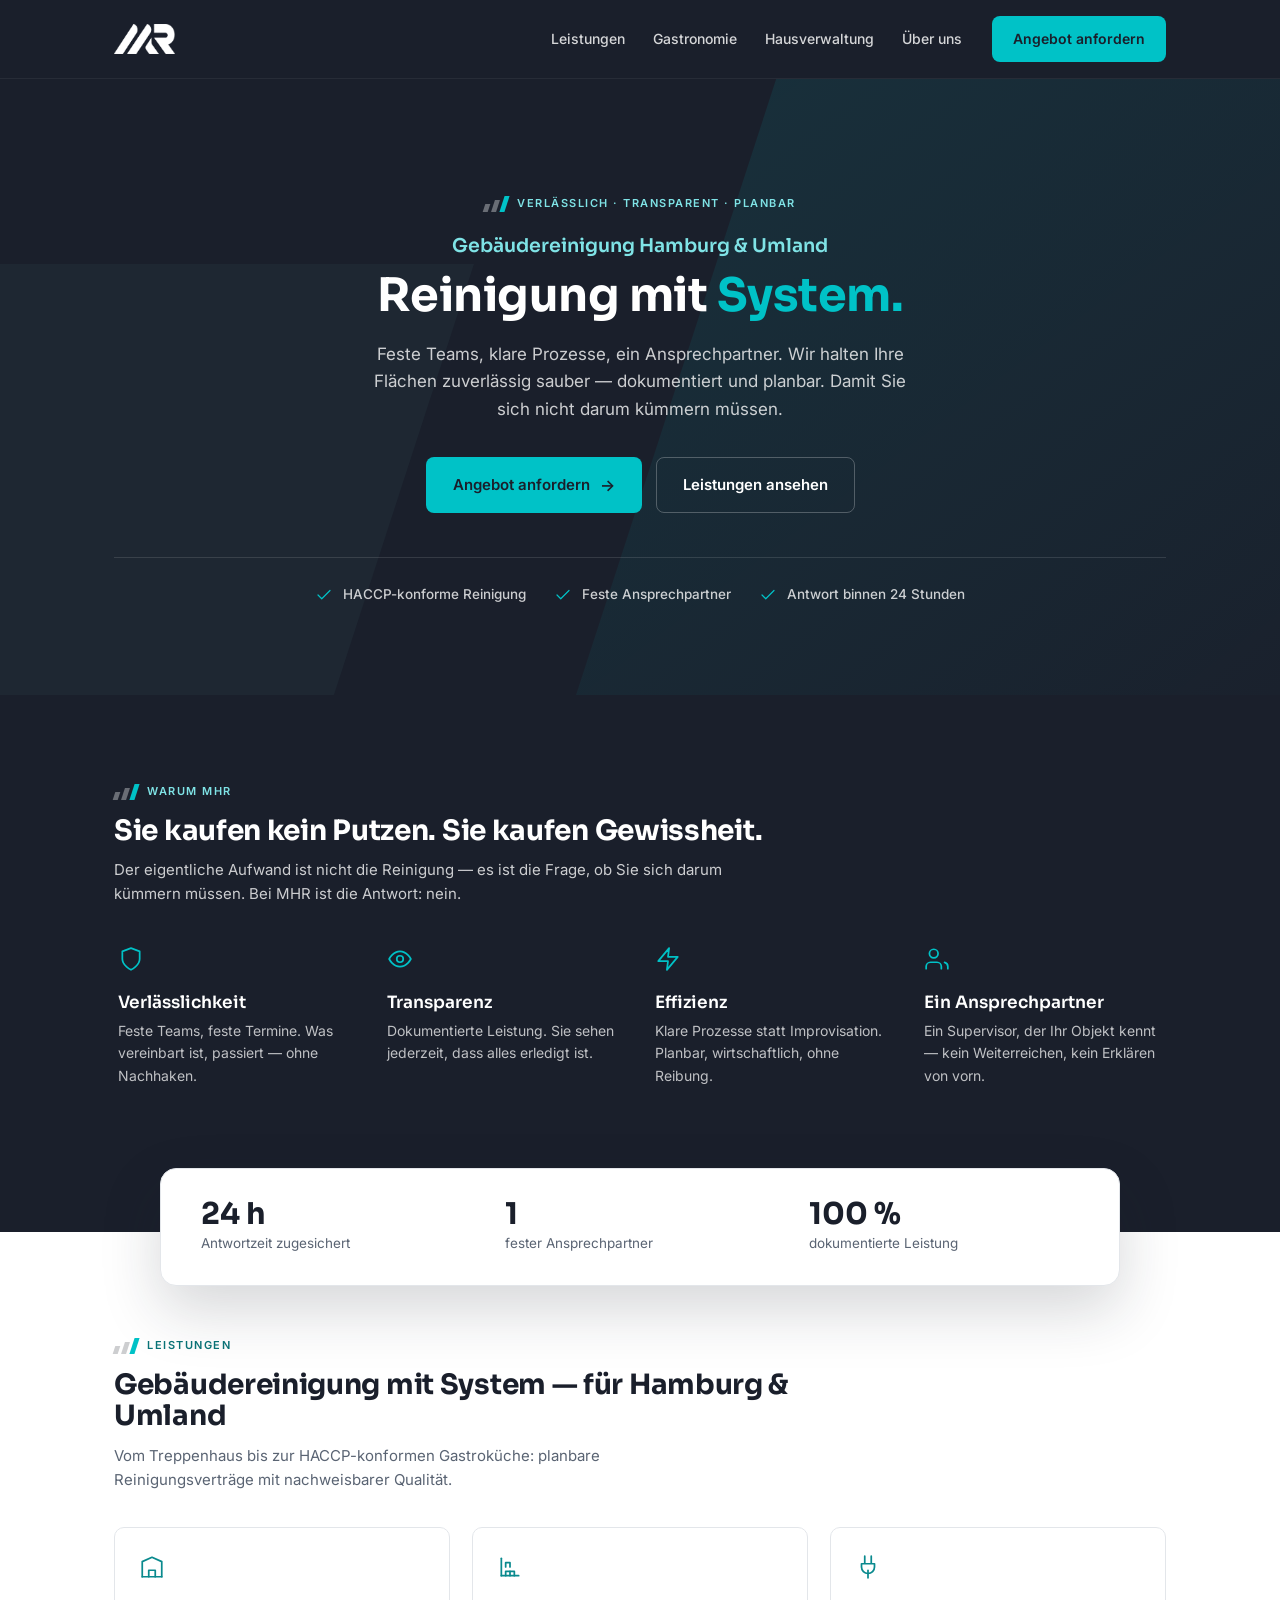
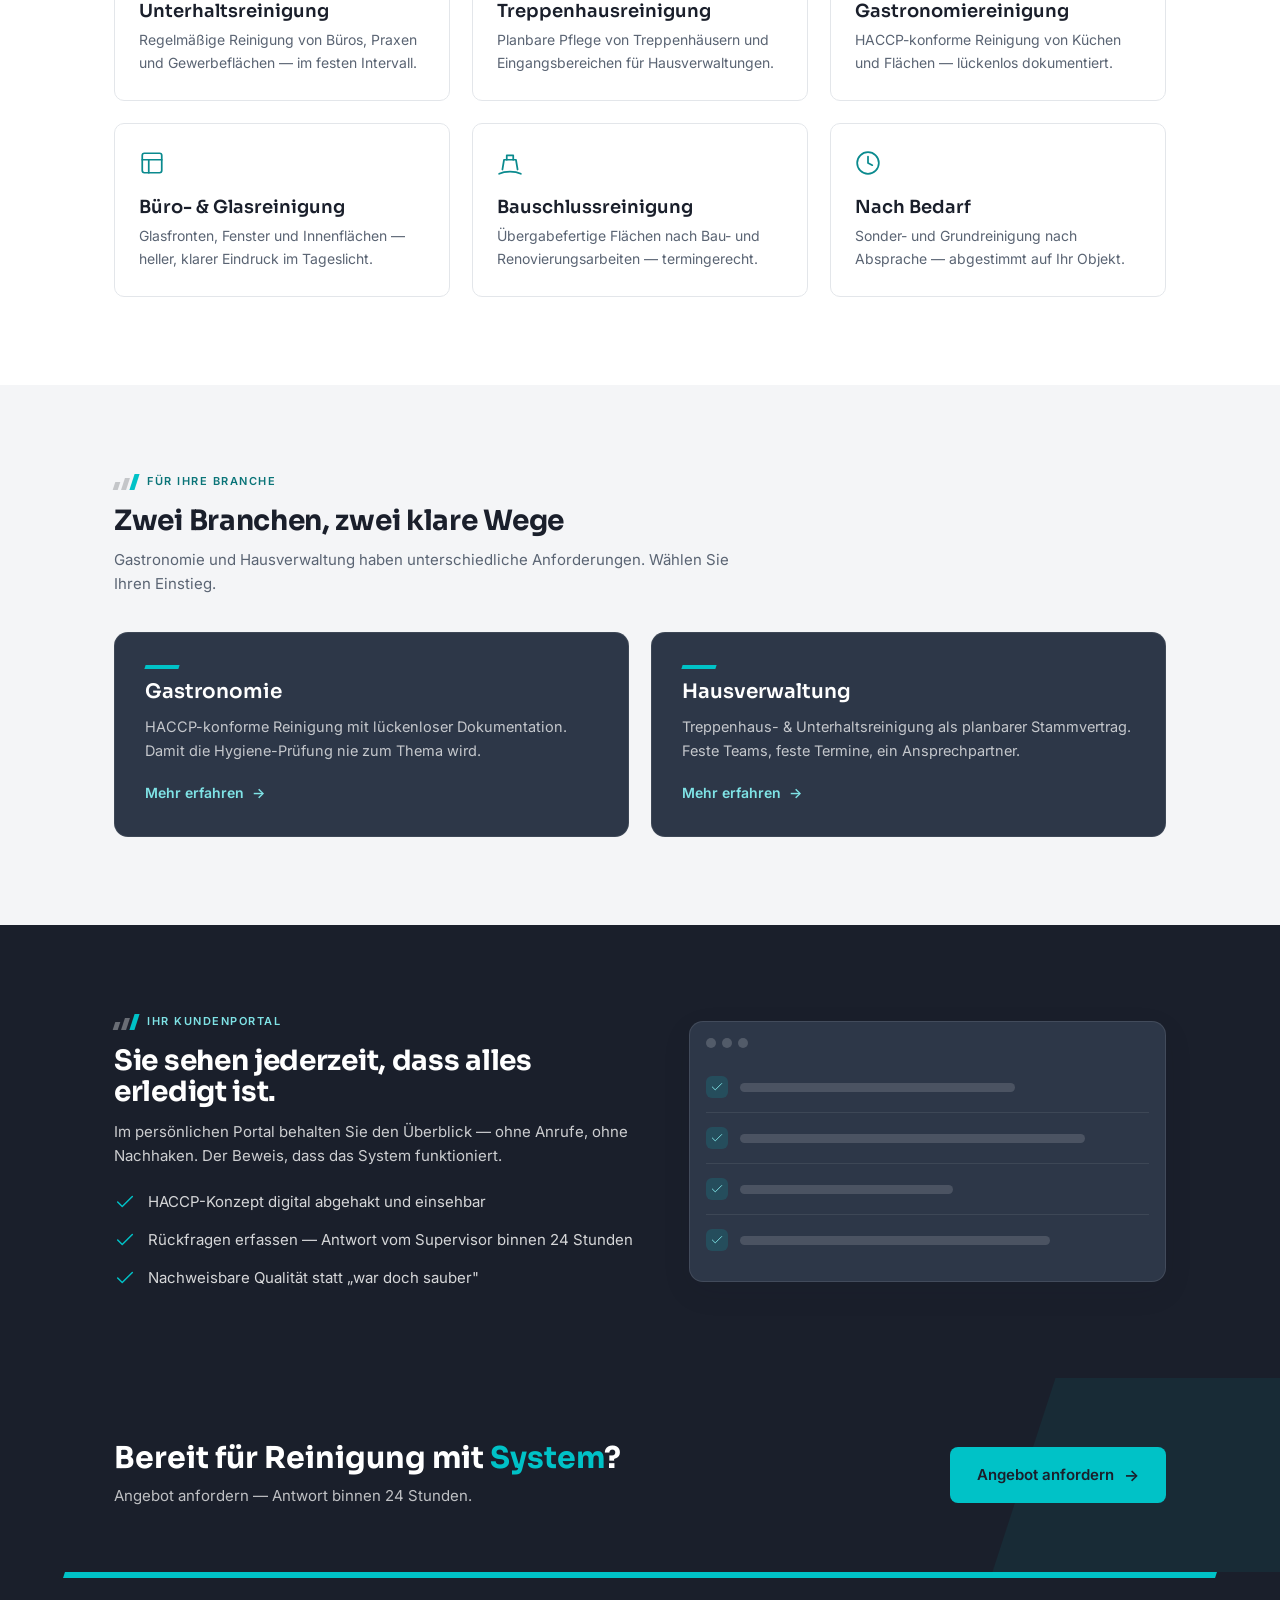
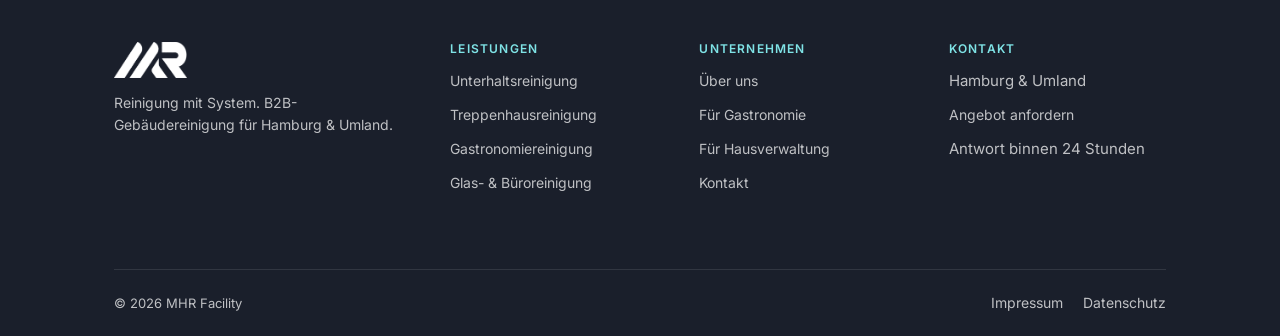
==== commit 6f2fd3f2: "design: Brücken-Karte als Sektionsübergang (ersetzt Verläufe) + Vergleichsseite Co-Authored-By: Clau" ====
--- a/index.html
+++ b/index.html
@@ -117,7 +117,7 @@
     </section>
 
     <!-- ============================== Warum MHR (Positionierung) ============================== -->
-    <section class="section section--dark" aria-labelledby="why-title">
+    <section class="section section--dark section--has-bridge" aria-labelledby="why-title">
       <div class="container">
         <div class="section__head reveal">
           <p class="eyebrow eyebrow--on-dark section__eyebrow"><span class="bars" aria-hidden="true"><span></span><span></span><span></span></span> Warum MHR</p>
@@ -150,10 +150,24 @@
       </div>
     </section>
 
-    <div class="sdivider sdivider--dark-light sdivider--accent" aria-hidden="true"></div>
+    <!-- Brücken-Karte: Übergang dunkel → hell als gestalteter Signature-Moment -->
+    <div class="bridge-card reveal-group">
+      <div class="bridge-stat">
+        <span class="bridge-stat__bar" aria-hidden="true"></span>
+        <strong>24 h</strong><span>Antwortzeit zugesichert</span>
+      </div>
+      <div class="bridge-stat">
+        <span class="bridge-stat__bar" aria-hidden="true"></span>
+        <strong>1</strong><span>fester Ansprechpartner</span>
+      </div>
+      <div class="bridge-stat">
+        <span class="bridge-stat__bar" aria-hidden="true"></span>
+        <strong>100 %</strong><span>dokumentierte Leistung</span>
+      </div>
+    </div>
 
     <!-- ============================== Leistungen ============================== -->
-    <section class="section" aria-labelledby="services-title">
+    <section class="section section--after-bridge" aria-labelledby="services-title">
       <div class="container">
         <div class="section__head reveal">
           <p class="eyebrow eyebrow--on-light section__eyebrow"><span class="bars" aria-hidden="true"><span></span><span></span><span></span></span> Leistungen</p>
@@ -195,8 +209,6 @@
         </div>
       </div>
     </section>
-
-    <div class="sdivider sdivider--white-grey" aria-hidden="true"></div>
 
     <!-- ============================== Zielgruppen-Einstiege ============================== -->
     <section class="section section--grey" aria-labelledby="target-title">
@@ -224,8 +236,6 @@
       </div>
     </section>
 
-    <div class="sdivider sdivider--grey-dark" aria-hidden="true"></div>
-
     <!-- ============================== App-Teaser (Differenzierung) ============================== -->
     <section class="section section--dark" aria-labelledby="app-title">
       <div class="container app-teaser reveal-group">
--- a/assets/css/styles.css
+++ b/assets/css/styles.css
@@ -510,11 +510,30 @@
 /* ------------------------------ Schräg-Übergänge (Sektionstrenner) ------------------------------ */
 /* Diagonaler Übergang im Schrägen-Stil statt flacher Kante — fließender Farbwechsel.
    Flacher Winkel (Vollbreite), dezent; das steile −18° bleibt den kleinen Akzenten/Balken. */
-.sdivider { height: clamp(40px, 5vw, 72px); }
-.sdivider--dark-light { background: linear-gradient(to bottom, var(--anthracite), var(--white)); }
-.sdivider--grey-dark  { background: linear-gradient(to bottom, var(--grey), var(--anthracite)); }
-.sdivider--white-grey { background: linear-gradient(to bottom, var(--white), var(--grey)); }
-.sdivider--accent { /* Akzent entfällt in der weichen Variante */ }
+/* ------------------------------ Brücken-Karte (Sektionsübergang als Signature) ------------------------------ */
+/* Schwebende Karte überbrückt den Übergang dunkel→hell und schafft bewusste Tiefe — kein Strich, kein Verlauf. */
+.bridge-card {
+  width: min(960px, calc(100% - 40px));
+  margin: clamp(-66px, -5vw, -46px) auto;
+  position: relative;
+  z-index: 6;
+  background: var(--white);
+  border: 1px solid var(--line);
+  border-radius: 16px;
+  box-shadow: 0 24px 60px rgba(26, 31, 43, 0.18);
+  padding: clamp(22px, 3vw, 30px) clamp(24px, 4vw, 40px);
+  display: grid;
+  grid-template-columns: repeat(3, 1fr);
+  gap: clamp(18px, 3vw, 34px);
+}
+@media (max-width: 620px) { .bridge-card { grid-template-columns: 1fr; gap: 18px; } }
+.bridge-stat__bar { width: 32px; height: 4px; background: var(--cyan); transform: skewX(var(--skew)); margin-bottom: 12px; }
+.bridge-stat strong { display: block; font-family: 'Sora', sans-serif; font-weight: 700; font-size: clamp(24px, 3vw, 30px); color: var(--anthracite); line-height: 1.05; }
+.bridge-stat span { font-size: 13.5px; color: var(--ink-soft); }
+
+/* Abstände, damit Inhalt die überlappende Karte nicht berührt */
+.section--has-bridge { padding-bottom: clamp(98px, 11vw, 144px); }
+.section--after-bridge { padding-top: clamp(86px, 9vw, 116px); }
 
 /* ------------------------------ Scroll-Reveal-Animationen ------------------------------ */
 /* JS setzt .will-reveal erst, wenn aktiv — ohne JS bleibt alles sichtbar. */
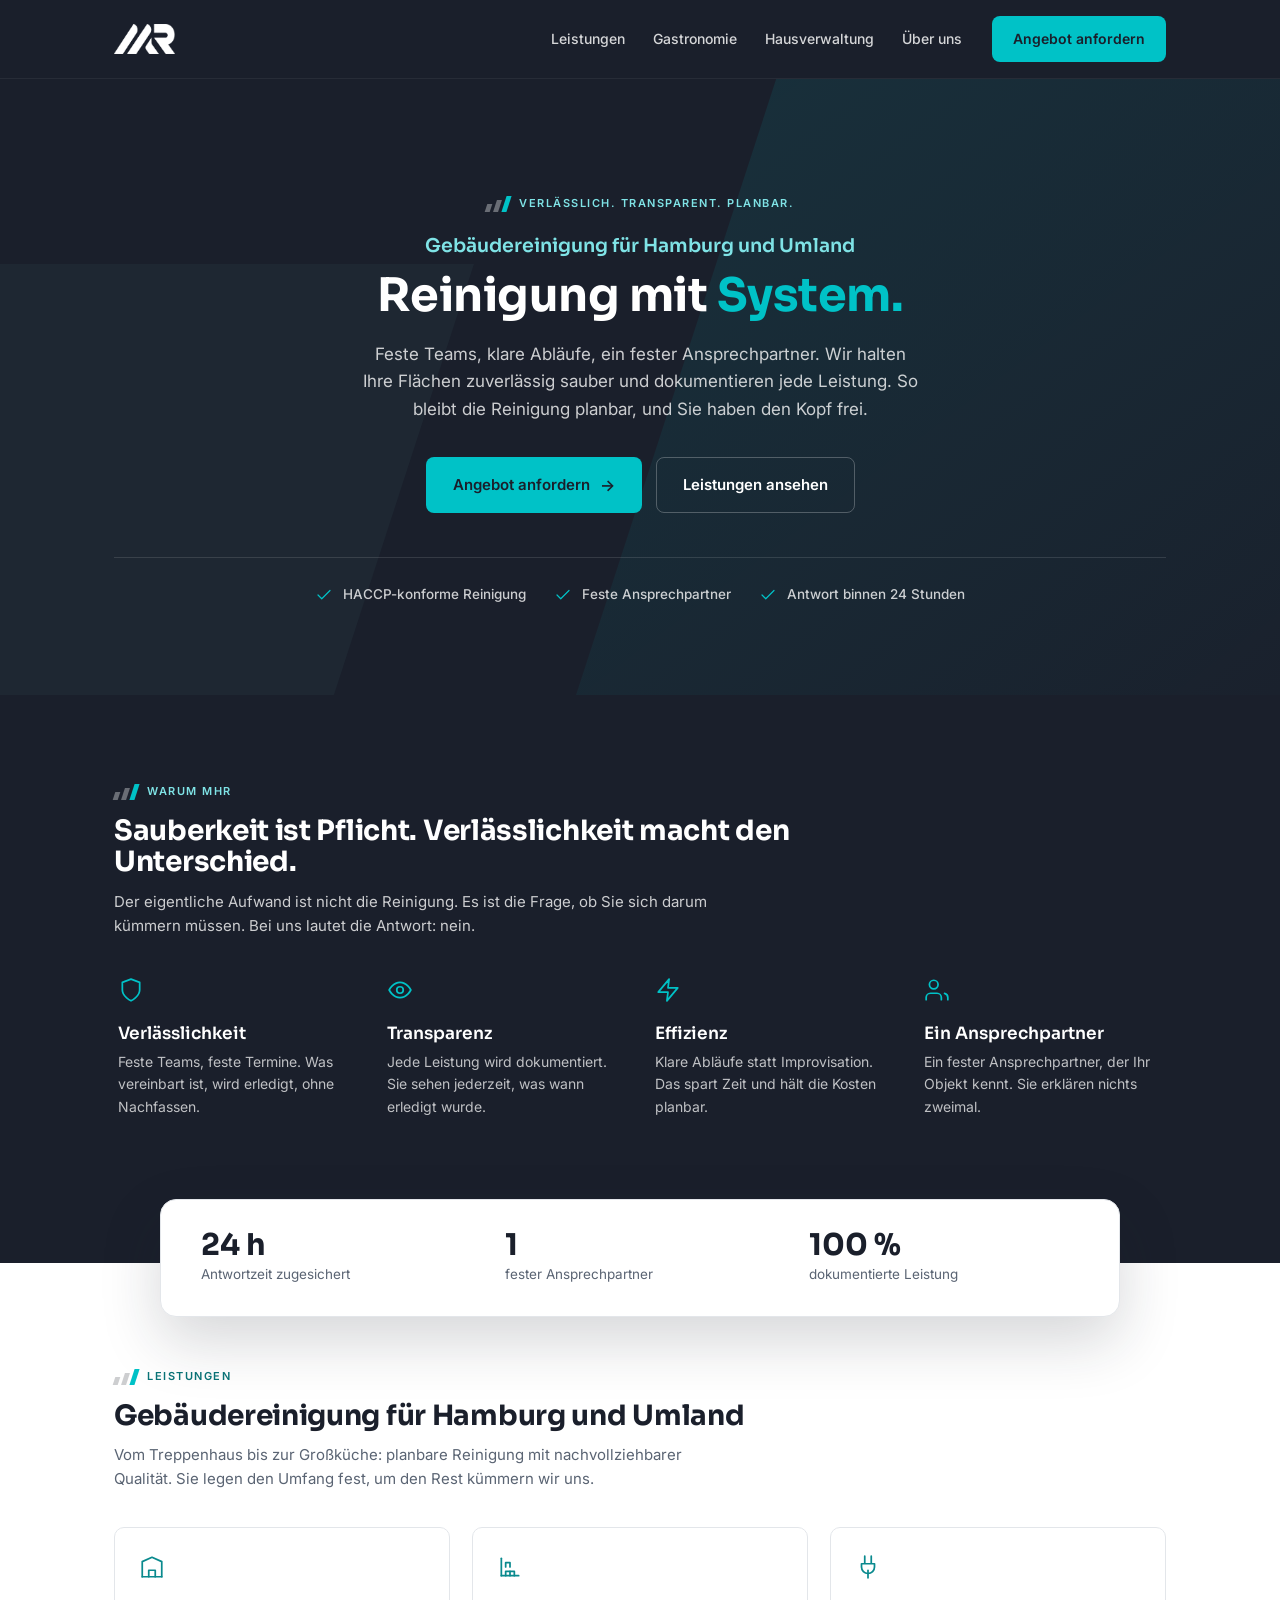
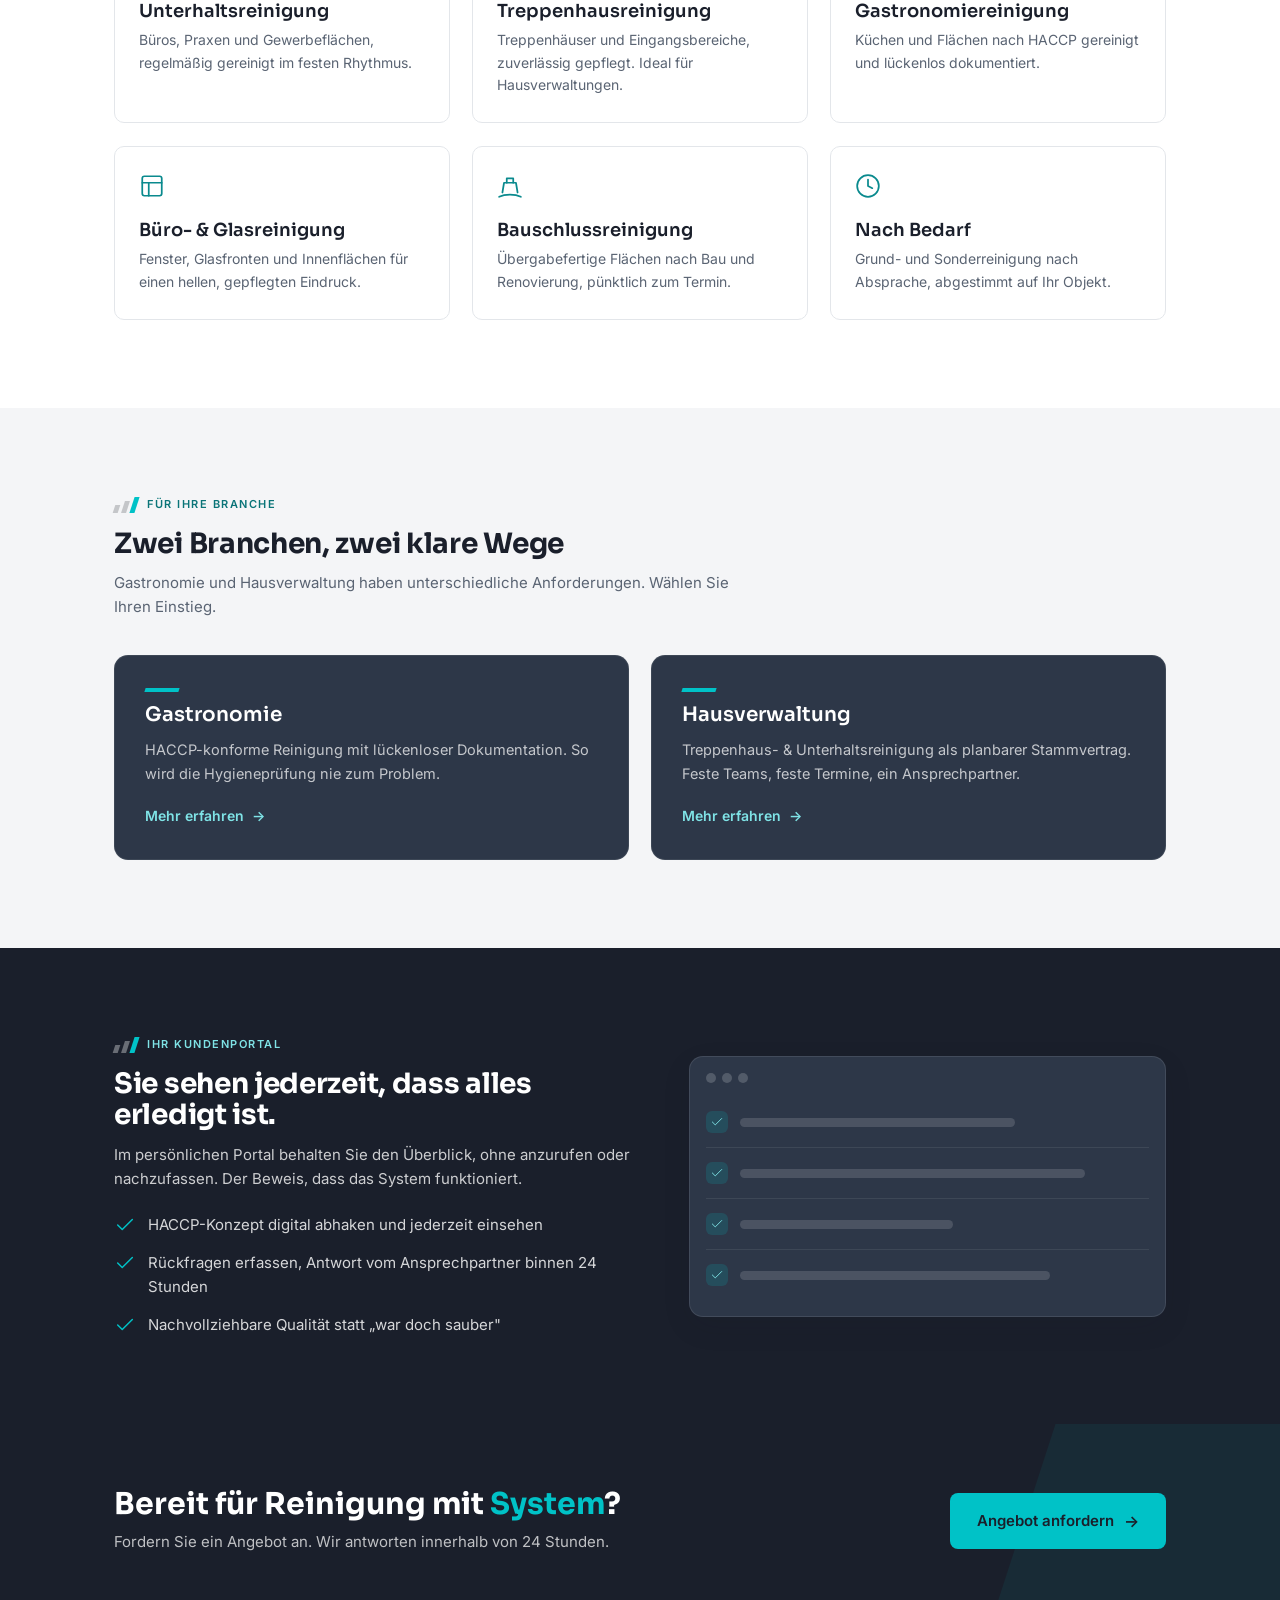
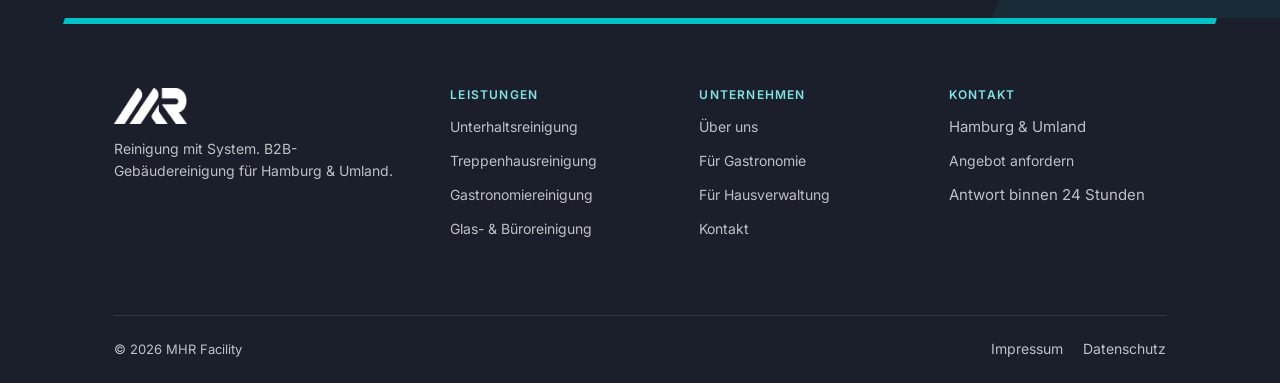
==== commit 543a9cb9: "copy: Startseite auf natives Deutsch neu getextet, Gedankenstriche entfernt, Vergleichsseite gelösch" ====
--- a/index.html
+++ b/index.html
@@ -6,7 +6,7 @@
   <script>document.documentElement.classList.add('js');</script>
 
   <!-- SEO: „Facility" mit „Gebäudereinigung Hamburg" kombiniert -->
-  <title>Gebäudereinigung Hamburg &amp; Umland | MHR Facility – Reinigung mit System</title>
+  <title>Gebäudereinigung Hamburg &amp; Umland | MHR Facility</title>
   <meta name="description" content="B2B-Gebäudereinigung in Hamburg &amp; Umland: Unterhalts- und Treppenhausreinigung, HACCP-konforme Gastronomiereinigung. Feste Teams, dokumentierte Qualität." />
   <meta name="robots" content="index, follow" />
   <link rel="canonical" href="https://www.mhr-facility.de/" />
@@ -16,7 +16,7 @@
   <meta property="og:locale" content="de_DE" />
   <meta property="og:site_name" content="MHR Facility" />
   <meta property="og:title" content="Gebäudereinigung Hamburg &amp; Umland | MHR Facility" />
-  <meta property="og:description" content="Reinigung mit System — verlässlich, transparent, planbar. B2B-Gebäudereinigung für Hamburg &amp; Umland." />
+  <meta property="og:description" content="Reinigung mit System: verlässlich, transparent, planbar. B2B-Gebäudereinigung für Hamburg &amp; Umland." />
   <meta property="og:url" content="https://www.mhr-facility.de/" />
   <!-- TODO: og-image (1200×630) unter assets/og/ erstellen, sobald finales Logo/Bild vorliegt -->
   <meta property="og:image" content="https://www.mhr-facility.de/assets/og/og-image.jpg" />
@@ -25,7 +25,7 @@
   <!-- Favicon (Platzhalter, Schrägen-Motiv) -->
   <link rel="icon" href="favicon.svg" type="image/svg+xml" />
 
-  <!-- Schriften (Sora 600/700/800, Inter 400–700) -->
+  <!-- Schriften (Sora 600/700/800, Inter 400-700) -->
   <link rel="preconnect" href="https://fonts.googleapis.com" />
   <link rel="preconnect" href="https://fonts.gstatic.com" crossorigin />
   <link href="https://fonts.googleapis.com/css2?family=Inter:wght@400;500;600;700&family=Sora:wght@600;700;800&display=swap" rel="stylesheet" />
@@ -60,7 +60,7 @@
   <!-- ============================== Header (identisch auf allen Seiten) ============================== -->
   <header class="site-header">
     <div class="container site-header__inner">
-      <a class="brand" href="index.html" aria-label="MHR Facility — Startseite">
+      <a class="brand" href="index.html" aria-label="MHR Facility, Startseite">
         <img src="assets/logo/mhr-logo-white.png" alt="MHR Facility" class="brand-logo" />
       </a>
 
@@ -89,18 +89,18 @@
       <div class="container hero__inner">
         <p class="eyebrow eyebrow--on-dark">
           <span class="bars" aria-hidden="true"><span></span><span></span><span></span></span>
-          Verlässlich · Transparent · Planbar
+          Verlässlich. Transparent. Planbar.
         </p>
 
         <h1 class="hero__title" id="hero-title">
-          <span class="hero__title-kicker">Gebäudereinigung Hamburg &amp; Umland</span>
+          <span class="hero__title-kicker">Gebäudereinigung für Hamburg und Umland</span>
           Reinigung mit <span class="accent">System.</span>
         </h1>
 
         <p class="hero__sub">
-          Feste Teams, klare Prozesse, ein Ansprechpartner. Wir halten Ihre Flächen
-          zuverlässig sauber — dokumentiert und planbar. Damit Sie sich nicht darum
-          kümmern müssen.
+          Feste Teams, klare Abläufe, ein fester Ansprechpartner. Wir halten Ihre
+          Flächen zuverlässig sauber und dokumentieren jede Leistung. So bleibt die
+          Reinigung planbar, und Sie haben den Kopf frei.
         </p>
 
         <div class="hero__cta">
@@ -121,30 +121,30 @@
       <div class="container">
         <div class="section__head reveal">
           <p class="eyebrow eyebrow--on-dark section__eyebrow"><span class="bars" aria-hidden="true"><span></span><span></span><span></span></span> Warum MHR</p>
-          <h2 class="section__title" id="why-title">Sie kaufen kein Putzen. Sie kaufen Gewissheit.</h2>
-          <p class="section__lead">Der eigentliche Aufwand ist nicht die Reinigung — es ist die Frage, ob Sie sich darum kümmern müssen. Bei MHR ist die Antwort: nein.</p>
+          <h2 class="section__title" id="why-title">Sauberkeit ist Pflicht. Verlässlichkeit macht den Unterschied.</h2>
+          <p class="section__lead">Der eigentliche Aufwand ist nicht die Reinigung. Es ist die Frage, ob Sie sich darum kümmern müssen. Bei uns lautet die Antwort: nein.</p>
         </div>
 
         <div class="grid value-grid reveal-group">
           <div class="value-card">
             <svg class="ico" viewBox="0 0 24 24" stroke="currentColor" stroke-linecap="round" stroke-linejoin="round" aria-hidden="true"><path d="M12 22s8-4 8-10V5l-8-3-8 3v7c0 6 8 10 8 10Z"/></svg>
             <h3>Verlässlichkeit</h3>
-            <p>Feste Teams, feste Termine. Was vereinbart ist, passiert — ohne Nachhaken.</p>
+            <p>Feste Teams, feste Termine. Was vereinbart ist, wird erledigt, ohne Nachfassen.</p>
           </div>
           <div class="value-card">
             <svg class="ico" viewBox="0 0 24 24" stroke="currentColor" stroke-linecap="round" stroke-linejoin="round" aria-hidden="true"><path d="M2 12s3.5-7 10-7 10 7 10 7-3.5 7-10 7-10-7-10-7Z"/><circle cx="12" cy="12" r="3"/></svg>
             <h3>Transparenz</h3>
-            <p>Dokumentierte Leistung. Sie sehen jederzeit, dass alles erledigt ist.</p>
+            <p>Jede Leistung wird dokumentiert. Sie sehen jederzeit, was wann erledigt wurde.</p>
           </div>
           <div class="value-card">
             <svg class="ico" viewBox="0 0 24 24" stroke="currentColor" stroke-linecap="round" stroke-linejoin="round" aria-hidden="true"><path d="M13 2 3 14h9l-1 8 10-12h-9l1-8Z"/></svg>
             <h3>Effizienz</h3>
-            <p>Klare Prozesse statt Improvisation. Planbar, wirtschaftlich, ohne Reibung.</p>
+            <p>Klare Abläufe statt Improvisation. Das spart Zeit und hält die Kosten planbar.</p>
           </div>
           <div class="value-card">
             <svg class="ico" viewBox="0 0 24 24" stroke="currentColor" stroke-linecap="round" stroke-linejoin="round" aria-hidden="true"><path d="M16 21v-2a4 4 0 0 0-4-4H6a4 4 0 0 0-4 4v2"/><circle cx="9" cy="7" r="4"/><path d="M22 21v-2a4 4 0 0 0-3-3.87"/></svg>
             <h3>Ein Ansprechpartner</h3>
-            <p>Ein Supervisor, der Ihr Objekt kennt — kein Weiterreichen, kein Erklären von vorn.</p>
+            <p>Ein fester Ansprechpartner, der Ihr Objekt kennt. Sie erklären nichts zweimal.</p>
           </div>
         </div>
       </div>
@@ -171,40 +171,40 @@
       <div class="container">
         <div class="section__head reveal">
           <p class="eyebrow eyebrow--on-light section__eyebrow"><span class="bars" aria-hidden="true"><span></span><span></span><span></span></span> Leistungen</p>
-          <h2 class="section__title" id="services-title">Gebäudereinigung mit System — für Hamburg &amp; Umland</h2>
-          <p class="section__lead">Vom Treppenhaus bis zur HACCP-konformen Gastroküche: planbare Reinigungsverträge mit nachweisbarer Qualität.</p>
+          <h2 class="section__title" id="services-title">Gebäudereinigung für Hamburg und Umland</h2>
+          <p class="section__lead">Vom Treppenhaus bis zur Großküche: planbare Reinigung mit nachvollziehbarer Qualität. Sie legen den Umfang fest, um den Rest kümmern wir uns.</p>
         </div>
 
         <div class="grid service-grid reveal-group">
           <div class="service-card">
             <svg class="ico" viewBox="0 0 24 24" stroke="currentColor" stroke-linecap="round" stroke-linejoin="round" aria-hidden="true"><path d="M3 21V7l9-4 9 4v14"/><path d="M3 21h18"/><path d="M9 21v-6h6v6"/></svg>
             <h3>Unterhaltsreinigung</h3>
-            <p>Regelmäßige Reinigung von Büros, Praxen und Gewerbeflächen — im festen Intervall.</p>
+            <p>Büros, Praxen und Gewerbeflächen, regelmäßig gereinigt im festen Rhythmus.</p>
           </div>
           <div class="service-card">
             <svg class="ico" viewBox="0 0 24 24" stroke="currentColor" stroke-linecap="round" stroke-linejoin="round" aria-hidden="true"><path d="M4 20V4"/><path d="M4 20h16"/><path d="M8 20v-4h4v4"/><path d="M8 12v-4h4v4"/><path d="M12 16h4v4"/></svg>
             <h3>Treppenhausreinigung</h3>
-            <p>Planbare Pflege von Treppenhäusern und Eingangsbereichen für Hausverwaltungen.</p>
+            <p>Treppenhäuser und Eingangsbereiche, zuverlässig gepflegt. Ideal für Hausverwaltungen.</p>
           </div>
           <div class="service-card">
             <svg class="ico" viewBox="0 0 24 24" stroke="currentColor" stroke-linecap="round" stroke-linejoin="round" aria-hidden="true"><path d="M9 2v7M15 2v7M6 9h12v3a6 6 0 0 1-12 0Z"/><path d="M12 15v7"/></svg>
             <h3>Gastronomiereinigung</h3>
-            <p>HACCP-konforme Reinigung von Küchen und Flächen — lückenlos dokumentiert.</p>
+            <p>Küchen und Flächen nach HACCP gereinigt und lückenlos dokumentiert.</p>
           </div>
           <div class="service-card">
             <svg class="ico" viewBox="0 0 24 24" stroke="currentColor" stroke-linecap="round" stroke-linejoin="round" aria-hidden="true"><rect x="3" y="3" width="18" height="18" rx="2"/><path d="M3 9h18M9 21V9"/></svg>
             <h3>Büro- &amp; Glasreinigung</h3>
-            <p>Glasfronten, Fenster und Innenflächen — heller, klarer Eindruck im Tageslicht.</p>
+            <p>Fenster, Glasfronten und Innenflächen für einen hellen, gepflegten Eindruck.</p>
           </div>
           <div class="service-card">
             <svg class="ico" viewBox="0 0 24 24" stroke="currentColor" stroke-linecap="round" stroke-linejoin="round" aria-hidden="true"><path d="M2 22s4-2 10-2 10 2 10 2"/><path d="M5 18l1.5-9h11L19 18"/><path d="M9 9V5h6v4"/></svg>
             <h3>Bauschluss­reinigung</h3>
-            <p>Übergabefertige Flächen nach Bau- und Renovierungsarbeiten — termingerecht.</p>
+            <p>Übergabefertige Flächen nach Bau und Renovierung, pünktlich zum Termin.</p>
           </div>
           <div class="service-card">
             <svg class="ico" viewBox="0 0 24 24" stroke="currentColor" stroke-linecap="round" stroke-linejoin="round" aria-hidden="true"><circle cx="12" cy="12" r="10"/><path d="M12 6v6l4 2"/></svg>
             <h3>Nach Bedarf</h3>
-            <p>Sonder- und Grundreinigung nach Absprache — abgestimmt auf Ihr Objekt.</p>
+            <p>Grund- und Sonderreinigung nach Absprache, abgestimmt auf Ihr Objekt.</p>
           </div>
         </div>
       </div>
@@ -223,7 +223,7 @@
           <a href="gastronomiereinigung.html" class="target-card">
             <span class="target-card__bar" aria-hidden="true"></span>
             <h3>Gastronomie</h3>
-            <p>HACCP-konforme Reinigung mit lückenloser Dokumentation. Damit die Hygiene-Prüfung nie zum Thema wird.</p>
+            <p>HACCP-konforme Reinigung mit lückenloser Dokumentation. So wird die Hygieneprüfung nie zum Problem.</p>
             <span class="more">Mehr erfahren <span aria-hidden="true">→</span></span>
           </a>
           <a href="treppenhausreinigung.html" class="target-card">
@@ -242,11 +242,11 @@
         <div>
           <p class="eyebrow eyebrow--on-dark section__eyebrow"><span class="bars" aria-hidden="true"><span></span><span></span><span></span></span> Ihr Kundenportal</p>
           <h2 class="section__title" id="app-title">Sie sehen jederzeit, dass alles erledigt ist.</h2>
-          <p class="section__lead">Im persönlichen Portal behalten Sie den Überblick — ohne Anrufe, ohne Nachhaken. Der Beweis, dass das System funktioniert.</p>
+          <p class="section__lead">Im persönlichen Portal behalten Sie den Überblick, ohne anzurufen oder nachzufassen. Der Beweis, dass das System funktioniert.</p>
           <ul class="app-teaser__list">
-            <li><svg class="ico" viewBox="0 0 24 24" stroke="currentColor" stroke-linecap="round" stroke-linejoin="round" aria-hidden="true"><path d="M20 6 9 17l-5-5"/></svg> HACCP-Konzept digital abgehakt und einsehbar</li>
-            <li><svg class="ico" viewBox="0 0 24 24" stroke="currentColor" stroke-linecap="round" stroke-linejoin="round" aria-hidden="true"><path d="M20 6 9 17l-5-5"/></svg> Rückfragen erfassen — Antwort vom Supervisor binnen 24 Stunden</li>
-            <li><svg class="ico" viewBox="0 0 24 24" stroke="currentColor" stroke-linecap="round" stroke-linejoin="round" aria-hidden="true"><path d="M20 6 9 17l-5-5"/></svg> Nachweisbare Qualität statt „war doch sauber"</li>
+            <li><svg class="ico" viewBox="0 0 24 24" stroke="currentColor" stroke-linecap="round" stroke-linejoin="round" aria-hidden="true"><path d="M20 6 9 17l-5-5"/></svg> HACCP-Konzept digital abhaken und jederzeit einsehen</li>
+            <li><svg class="ico" viewBox="0 0 24 24" stroke="currentColor" stroke-linecap="round" stroke-linejoin="round" aria-hidden="true"><path d="M20 6 9 17l-5-5"/></svg> Rückfragen erfassen, Antwort vom Ansprechpartner binnen 24 Stunden</li>
+            <li><svg class="ico" viewBox="0 0 24 24" stroke="currentColor" stroke-linecap="round" stroke-linejoin="round" aria-hidden="true"><path d="M20 6 9 17l-5-5"/></svg> Nachvollziehbare Qualität statt „war doch sauber"</li>
           </ul>
         </div>
         <!-- App-Vorschau (Platzhalter-Mockup) -->
@@ -266,7 +266,7 @@
       <div class="container cta-band__inner reveal-group">
         <div>
           <h2 id="cta-title">Bereit für Reinigung mit <span class="accent">System</span>?</h2>
-          <p>Angebot anfordern — Antwort binnen 24 Stunden.</p>
+          <p>Fordern Sie ein Angebot an. Wir antworten innerhalb von 24 Stunden.</p>
         </div>
         <a href="kontakt.html" class="btn btn--primary">Angebot anfordern <span class="arrow" aria-hidden="true">→</span></a>
       </div>
@@ -279,7 +279,7 @@
     <div class="container">
       <div class="site-footer__top">
         <div class="site-footer__brandcol">
-          <a class="brand" href="index.html" aria-label="MHR Facility — Startseite">
+          <a class="brand" href="index.html" aria-label="MHR Facility, Startseite">
             <img src="assets/logo/mhr-logo-white.png" alt="MHR Facility" class="brand-logo" />
           </a>
           <p class="site-footer__claim">Reinigung mit System. B2B-Gebäudereinigung für Hamburg &amp; Umland.</p>
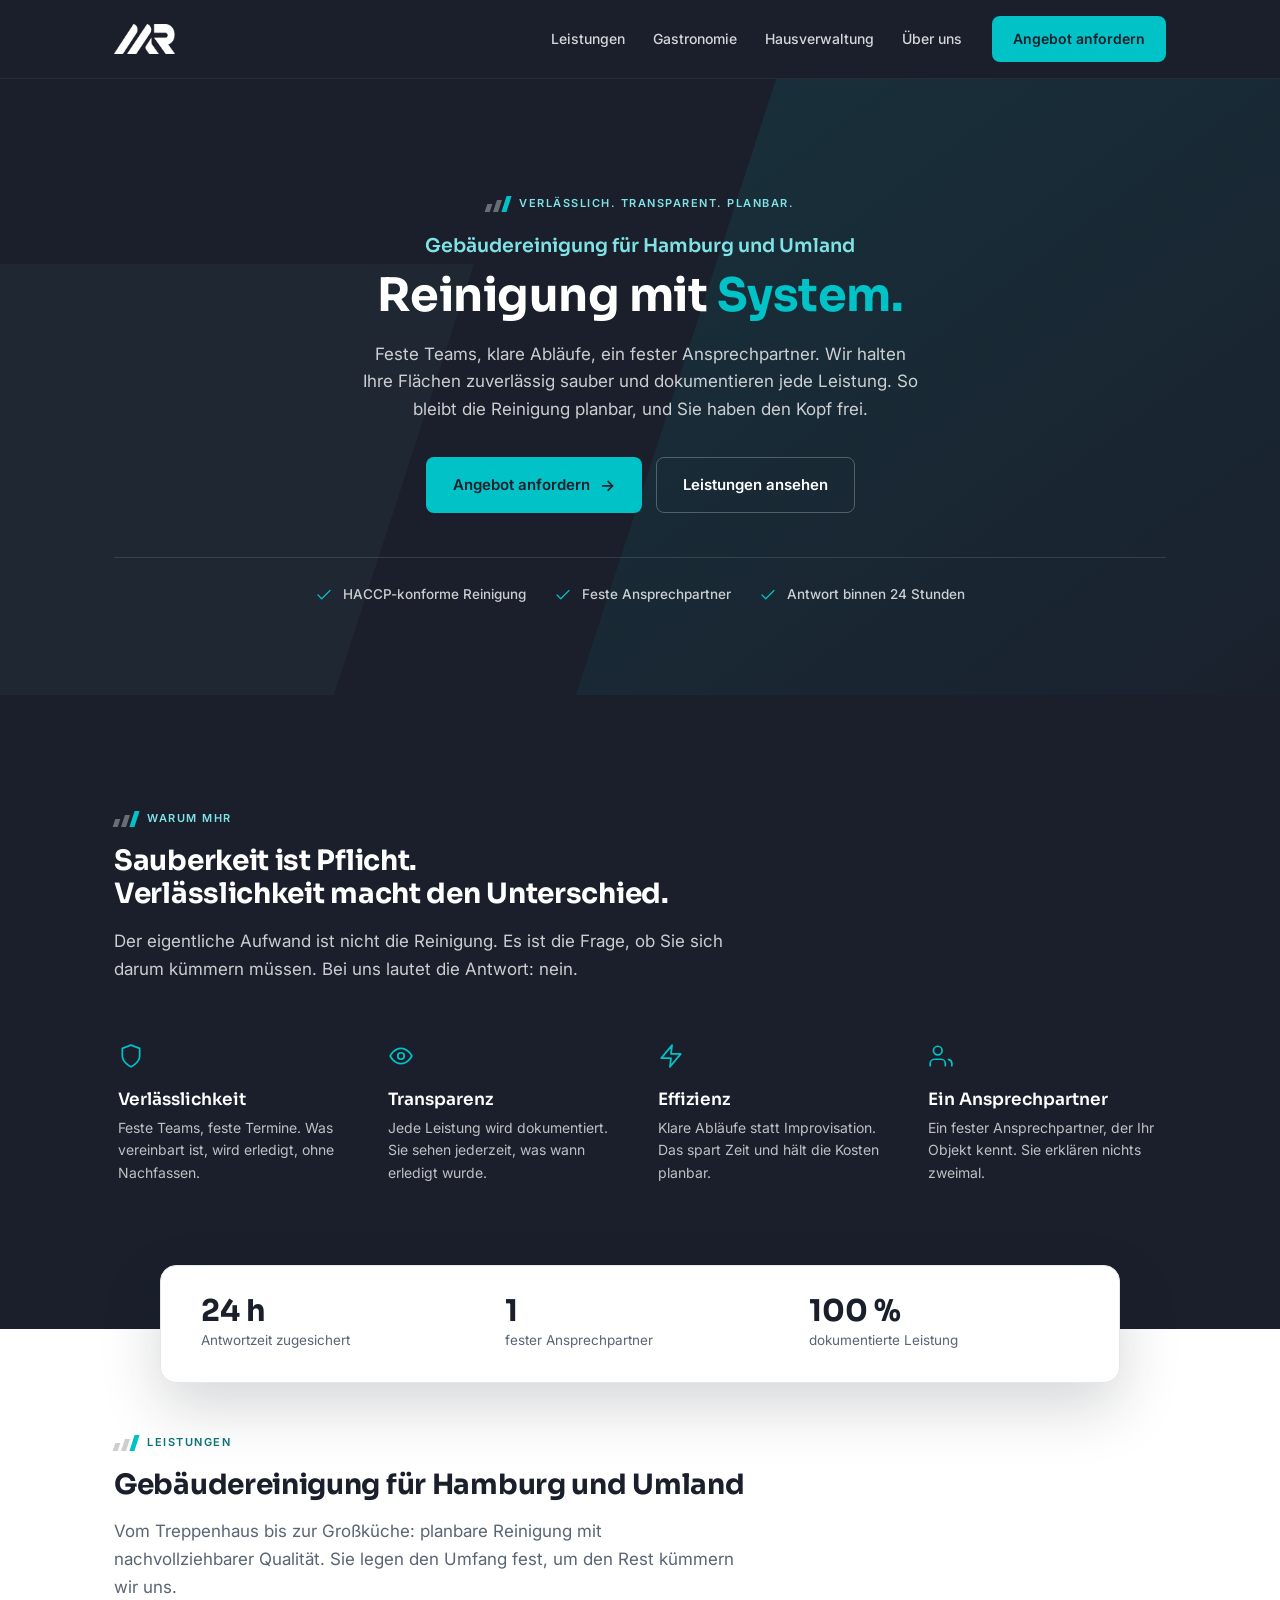
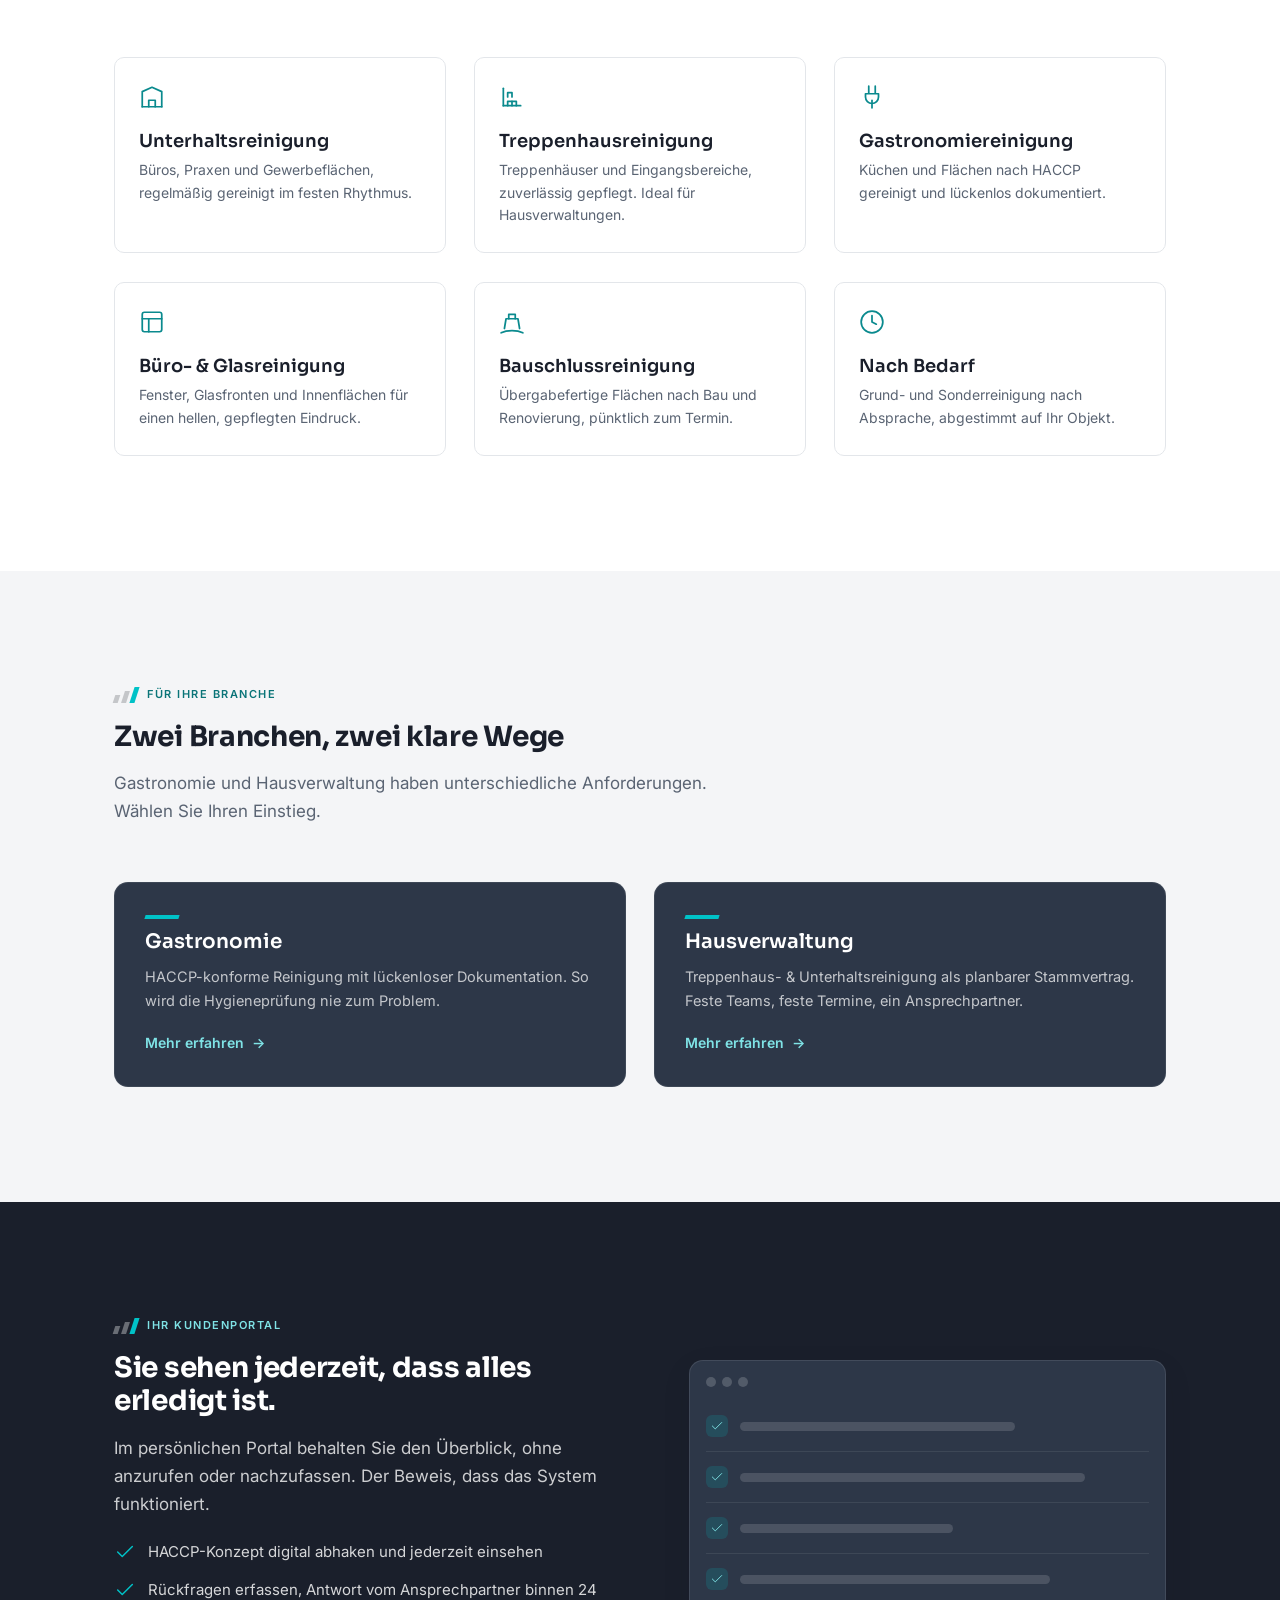
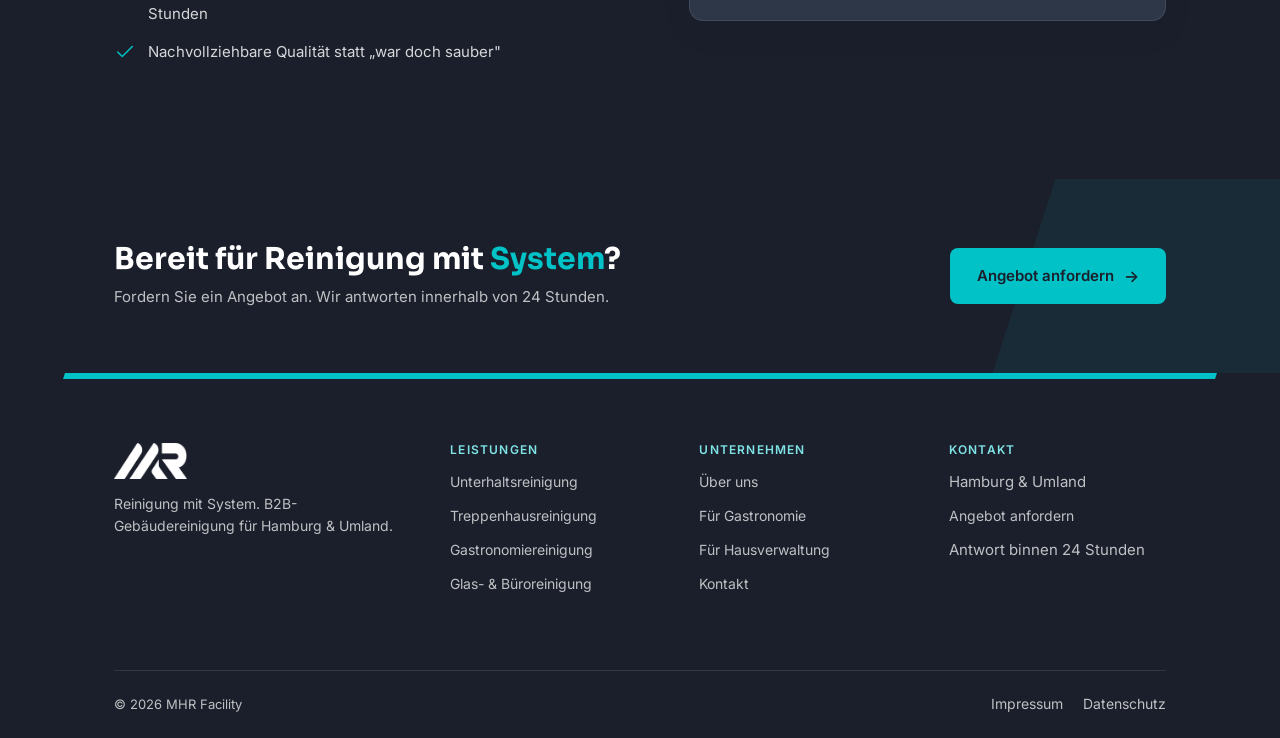
==== commit 4eca6ea8: "copy: Zeilenumbruch in der Warum-MHR-Überschrift Co-Authored-By: Claude Opus 4.8 (1M context) <norep" ====
--- a/index.html
+++ b/index.html
@@ -121,7 +121,7 @@
       <div class="container">
         <div class="section__head reveal">
           <p class="eyebrow eyebrow--on-dark section__eyebrow"><span class="bars" aria-hidden="true"><span></span><span></span><span></span></span> Warum MHR</p>
-          <h2 class="section__title" id="why-title">Sauberkeit ist Pflicht. Verlässlichkeit macht den Unterschied.</h2>
+          <h2 class="section__title" id="why-title">Sauberkeit ist Pflicht.<br />Verlässlichkeit macht den Unterschied.</h2>
           <p class="section__lead">Der eigentliche Aufwand ist nicht die Reinigung. Es ist die Frage, ob Sie sich darum kümmern müssen. Bei uns lautet die Antwort: nein.</p>
         </div>
 
--- a/assets/css/styles.css
+++ b/assets/css/styles.css
@@ -312,7 +312,7 @@
   position: absolute; top: -20%; right: -10%; width: 45%; height: 140%;
   background: rgba(0, 194, 199, 0.07); transform: skewX(var(--skew)); pointer-events: none;
 }
-.page-header__inner { position: relative; z-index: 2; padding-block: clamp(48px, 6vw, 80px); }
+.page-header__inner { position: relative; z-index: 2; padding-block: clamp(64px, 8vw, 104px); }
 .page-header .eyebrow { margin-bottom: 18px; }
 .page-header h1 {
   color: var(--white); font-weight: 700; letter-spacing: -0.5px;
@@ -322,13 +322,13 @@
 .page-header__sub { color: rgba(255,255,255,0.78); max-width: 600px; margin-top: 16px; }
 
 /* ------------------------------ Sektionen ------------------------------ */
-.section { padding-block: clamp(48px, 7vw, 88px); }
+.section { padding-block: clamp(72px, 9vw, 120px); }
 .section--grey { background: var(--grey); }
 .section--dark { background: var(--anthracite); color: var(--white); }
-.section__eyebrow { margin-bottom: 14px; }
-.section__title { font-weight: 700; font-size: clamp(25px, 3.2vw, 28px); letter-spacing: -0.3px; }
+.section__eyebrow { margin-bottom: 16px; }
+.section__title { font-weight: 700; font-size: clamp(25px, 3.2vw, 28px); line-height: 1.2; letter-spacing: -0.3px; }
 .section--dark .section__title { color: var(--white); }
-.section__lead { color: var(--ink-soft); max-width: 620px; margin-top: 12px; }
+.section__lead { color: var(--ink-soft); font-size: 17px; line-height: 1.65; max-width: 620px; margin-top: 16px; }
 .section--dark .section__lead { color: rgba(255,255,255,0.78); }
 
 /* Fließtext-Links im Inhalt: unterstrichen (nicht nur über Farbe erkennbar) */
@@ -419,8 +419,8 @@
 .site-footer .brand-logo { height: 36px; }
 
 /* ------------------------------ Layout-Helfer ------------------------------ */
-.grid { display: grid; gap: 22px; }
-.section__head { max-width: 720px; margin-bottom: 36px; }
+.grid { display: grid; gap: clamp(20px, 2.4vw, 28px); }
+.section__head { max-width: 720px; margin-bottom: clamp(40px, 5vw, 56px); }
 .section--center .section__head { margin-inline: auto; text-align: center; }
 .section--center .section__head .eyebrow { justify-content: center; }
 
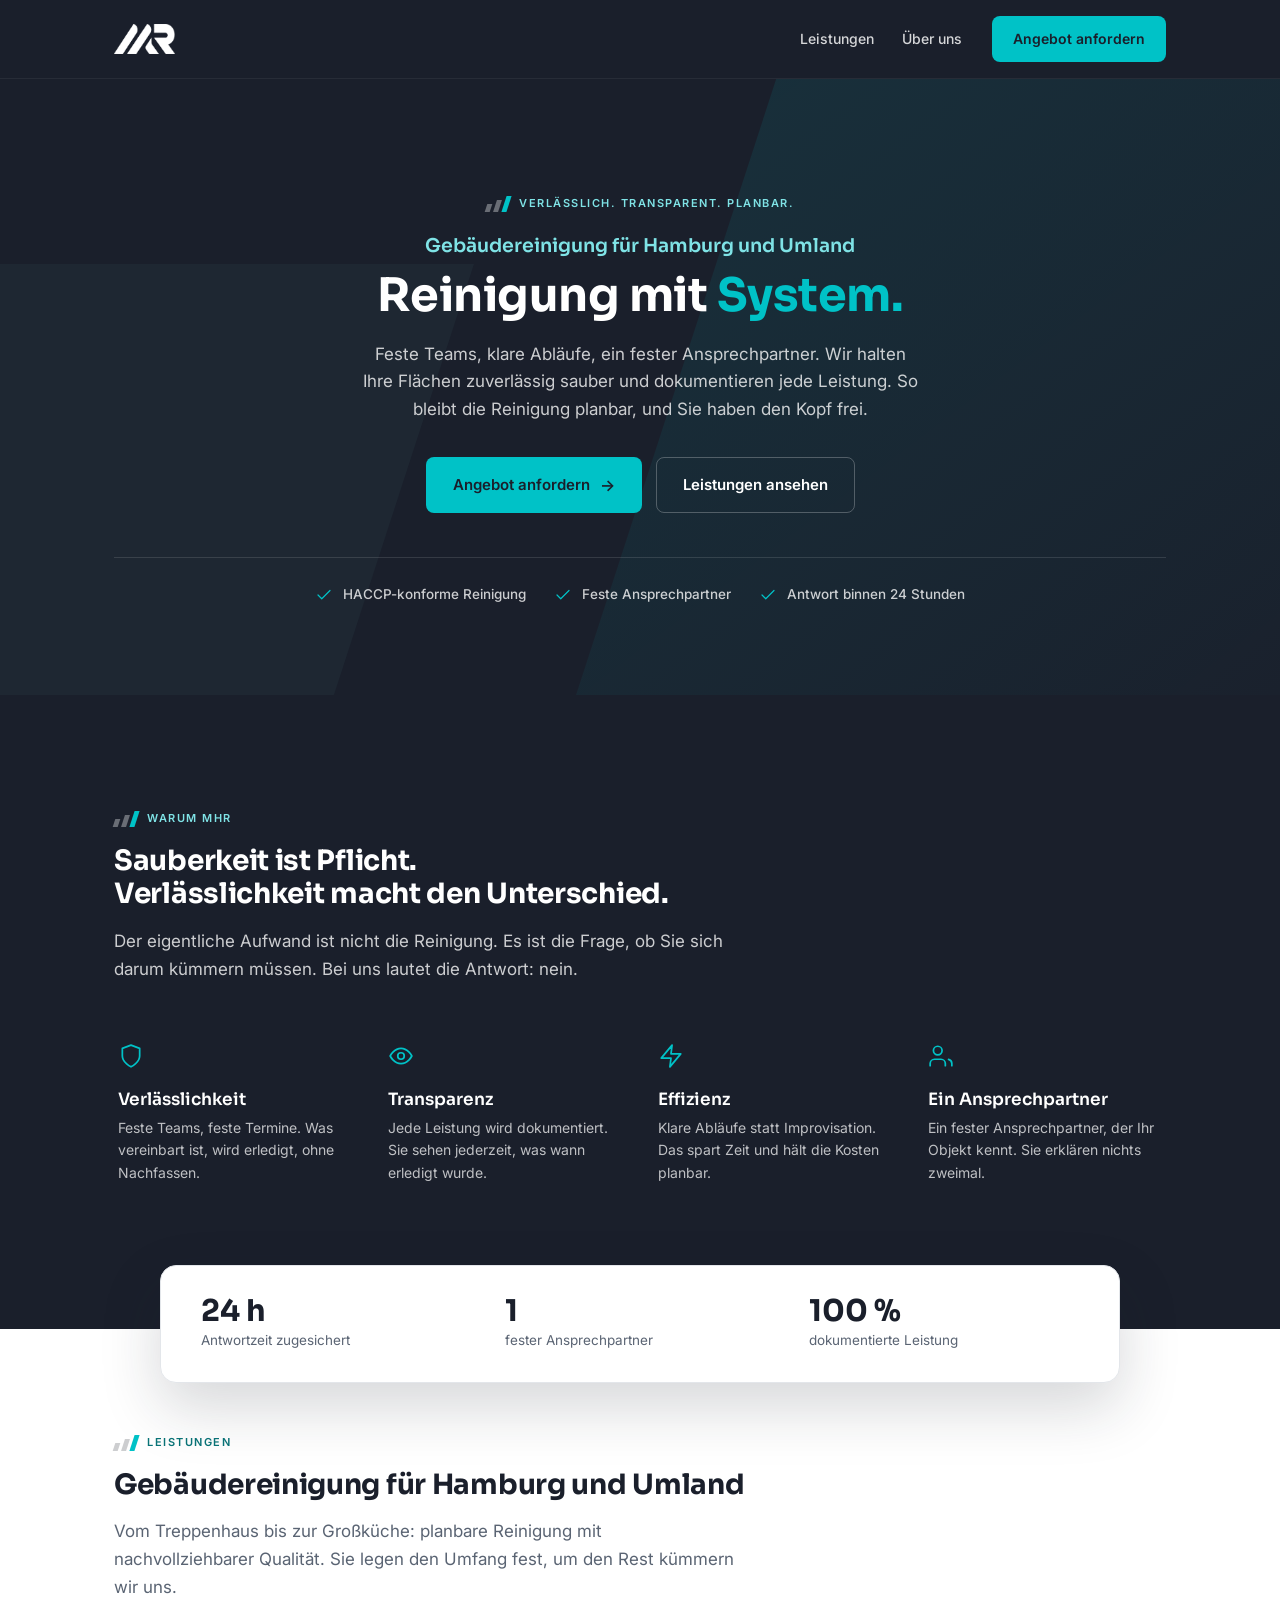
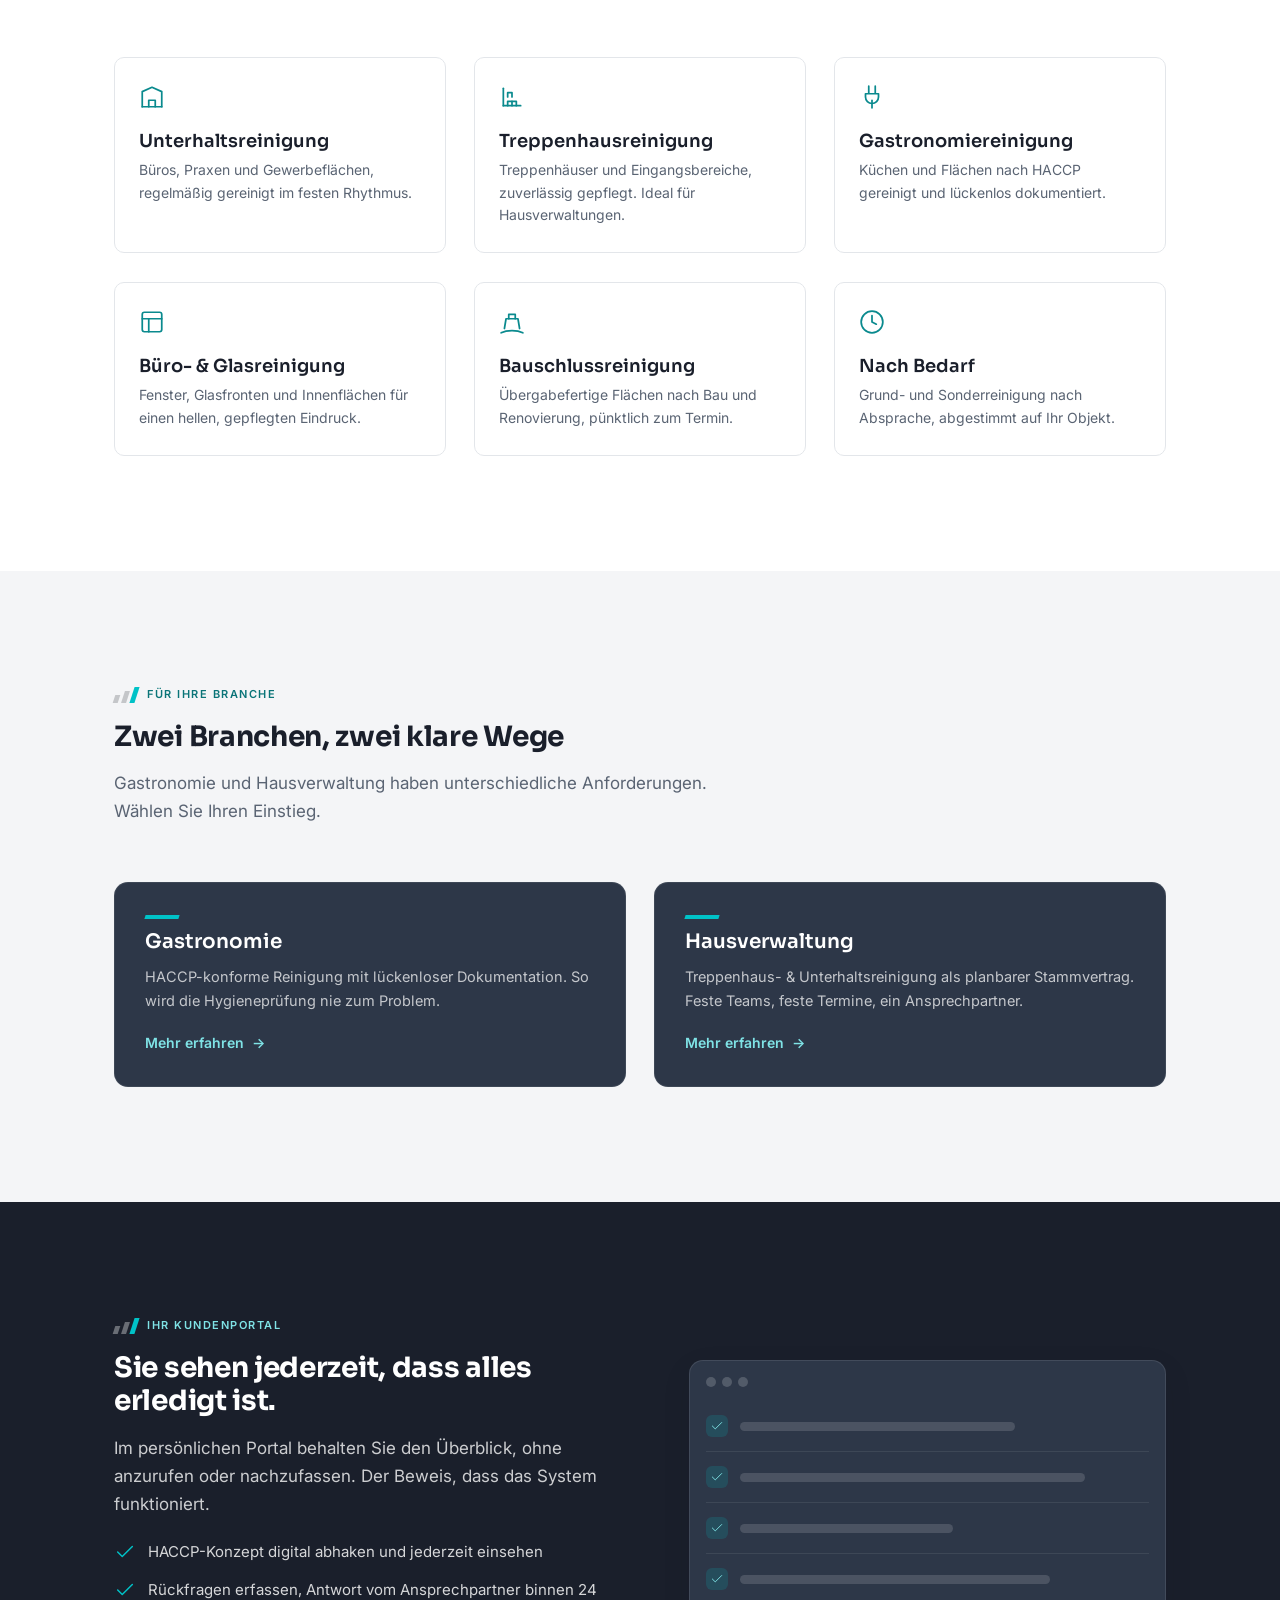
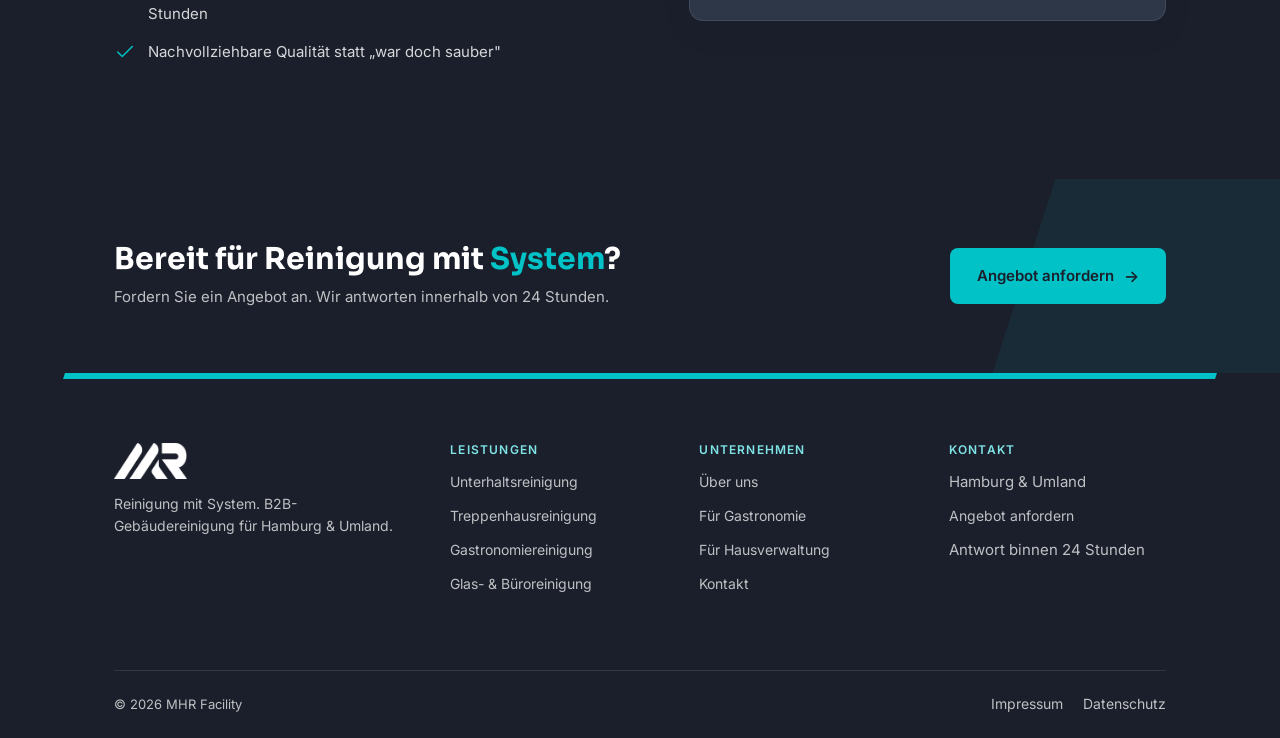
==== commit 7d001ad8: "nav: Header auf Leistungen und Über uns reduziert (Gastro/Hausverwaltung raus) Co-Authored-By: Claud" ====
--- a/index.html
+++ b/index.html
@@ -71,8 +71,6 @@
       <nav class="nav" id="primary-nav" aria-label="Hauptnavigation">
         <ul class="nav__list">
           <li><a href="leistungen.html">Leistungen</a></li>
-          <li><a href="gastronomiereinigung.html">Gastronomie</a></li>
-          <li><a href="treppenhausreinigung.html">Hausverwaltung</a></li>
           <li><a href="ueber-uns.html">Über uns</a></li>
         </ul>
         <a href="kontakt.html" class="btn btn--primary header-cta">Angebot anfordern</a>
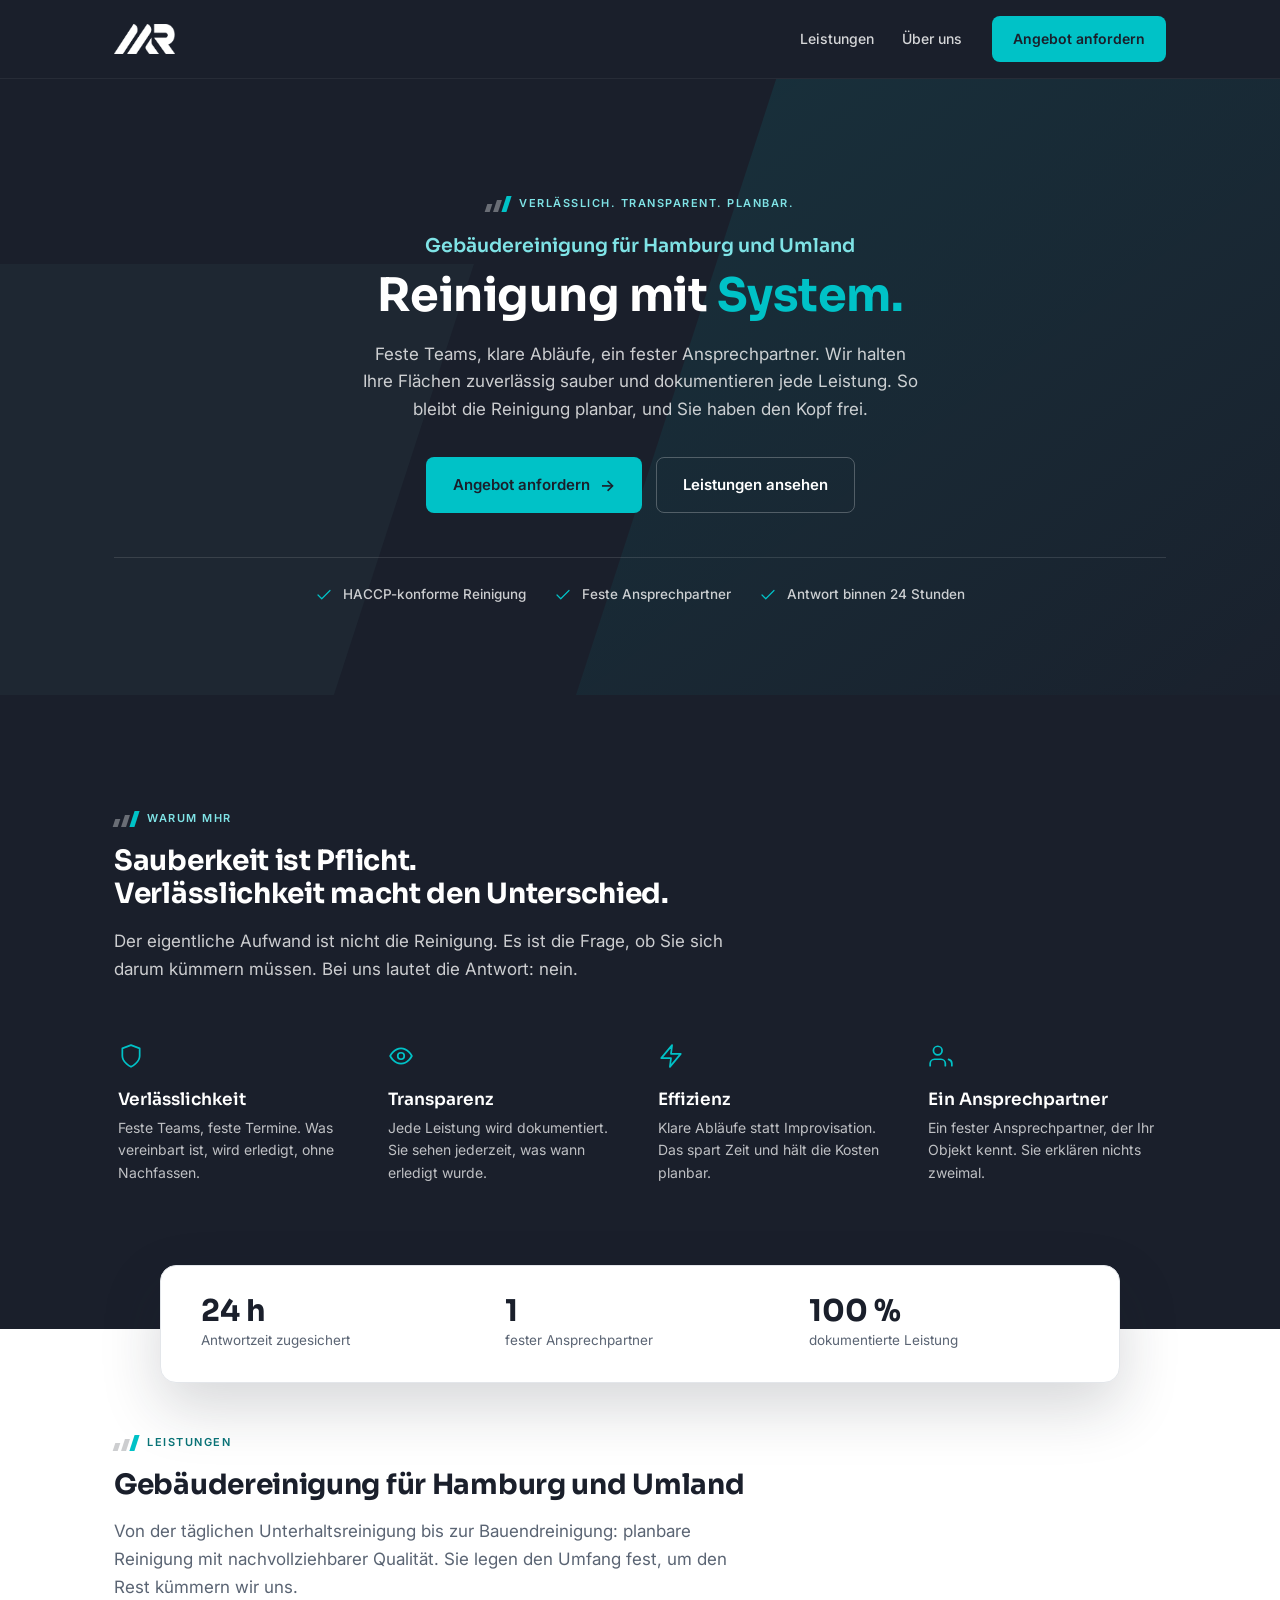
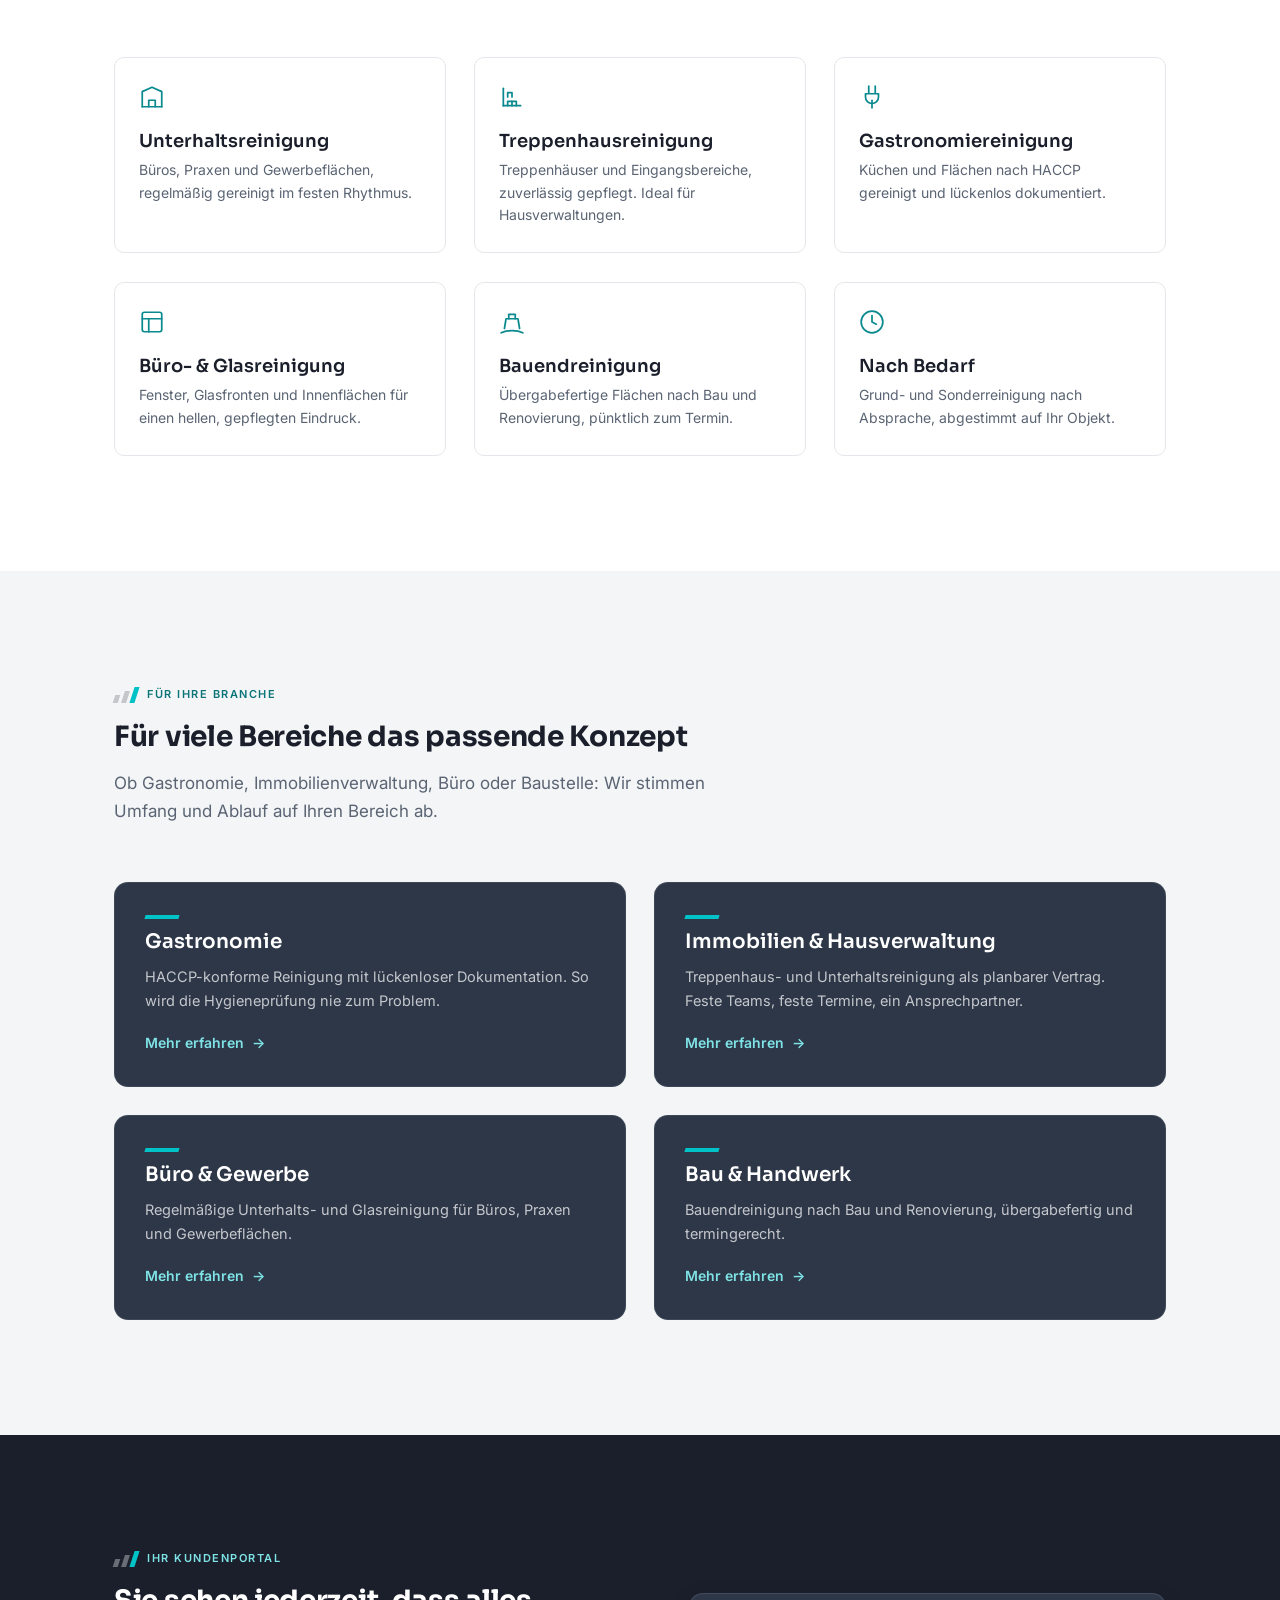
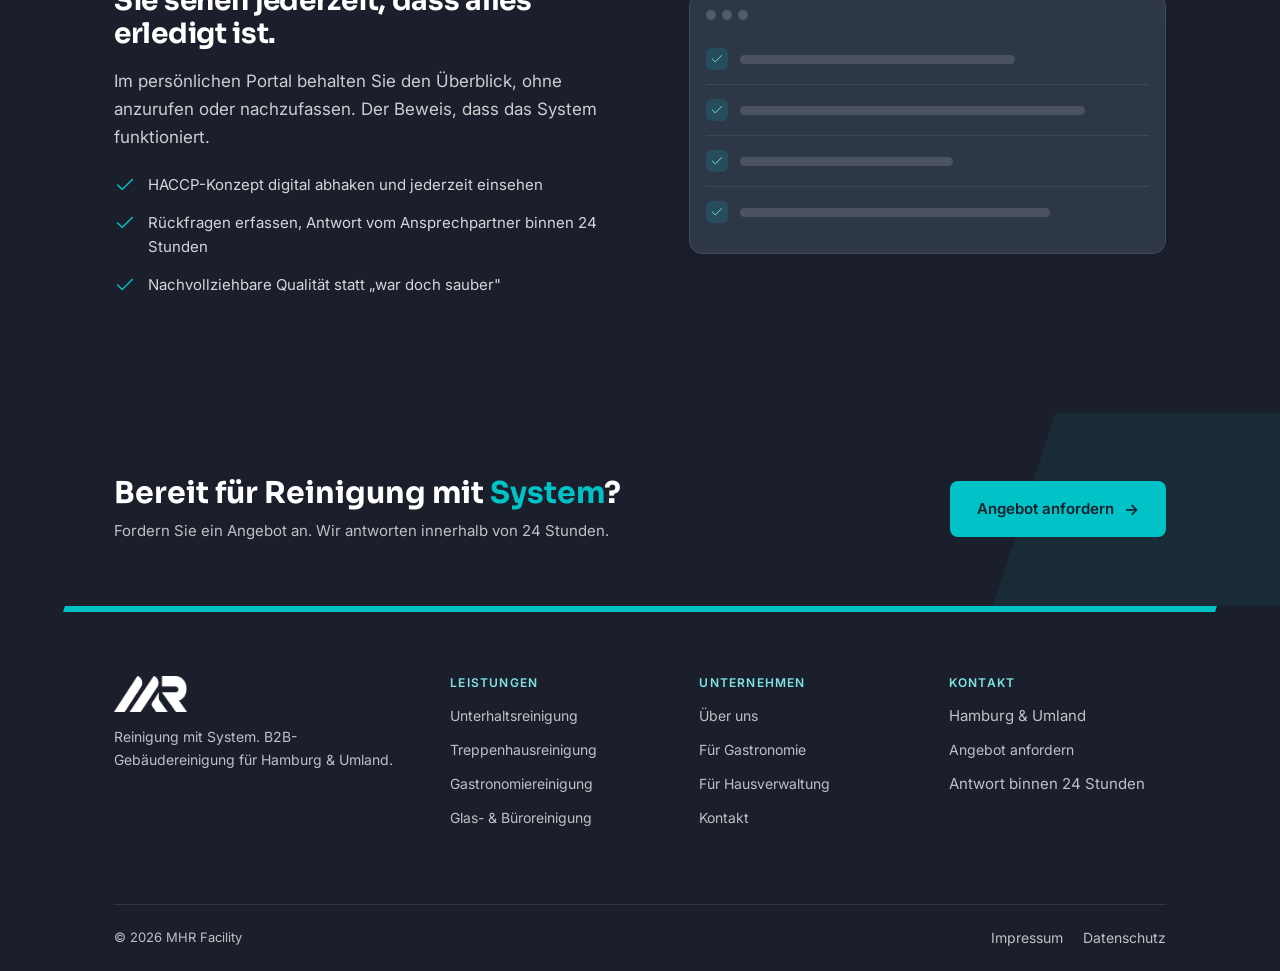
==== commit 893dd402: "content: Fokus auf alle Bereiche erweitert (inkl. Bauendreinigung), Branchen-Sektion verbreitert Co-" ====
--- a/index.html
+++ b/index.html
@@ -170,7 +170,7 @@
         <div class="section__head reveal">
           <p class="eyebrow eyebrow--on-light section__eyebrow"><span class="bars" aria-hidden="true"><span></span><span></span><span></span></span> Leistungen</p>
           <h2 class="section__title" id="services-title">Gebäudereinigung für Hamburg und Umland</h2>
-          <p class="section__lead">Vom Treppenhaus bis zur Großküche: planbare Reinigung mit nachvollziehbarer Qualität. Sie legen den Umfang fest, um den Rest kümmern wir uns.</p>
+          <p class="section__lead">Von der täglichen Unterhaltsreinigung bis zur Bauendreinigung: planbare Reinigung mit nachvollziehbarer Qualität. Sie legen den Umfang fest, um den Rest kümmern wir uns.</p>
         </div>
 
         <div class="grid service-grid reveal-group">
@@ -196,7 +196,7 @@
           </div>
           <div class="service-card">
             <svg class="ico" viewBox="0 0 24 24" stroke="currentColor" stroke-linecap="round" stroke-linejoin="round" aria-hidden="true"><path d="M2 22s4-2 10-2 10 2 10 2"/><path d="M5 18l1.5-9h11L19 18"/><path d="M9 9V5h6v4"/></svg>
-            <h3>Bauschluss­reinigung</h3>
+            <h3>Bauend­reinigung</h3>
             <p>Übergabefertige Flächen nach Bau und Renovierung, pünktlich zum Termin.</p>
           </div>
           <div class="service-card">
@@ -213,8 +213,8 @@
       <div class="container">
         <div class="section__head reveal">
           <p class="eyebrow eyebrow--on-light section__eyebrow"><span class="bars" aria-hidden="true"><span></span><span></span><span></span></span> Für Ihre Branche</p>
-          <h2 class="section__title" id="target-title">Zwei Branchen, zwei klare Wege</h2>
-          <p class="section__lead">Gastronomie und Hausverwaltung haben unterschiedliche Anforderungen. Wählen Sie Ihren Einstieg.</p>
+          <h2 class="section__title" id="target-title">Für viele Bereiche das passende Konzept</h2>
+          <p class="section__lead">Ob Gastronomie, Immobilienverwaltung, Büro oder Baustelle: Wir stimmen Umfang und Ablauf auf Ihren Bereich ab.</p>
         </div>
 
         <div class="grid target-grid reveal-group">
@@ -226,8 +226,20 @@
           </a>
           <a href="treppenhausreinigung.html" class="target-card">
             <span class="target-card__bar" aria-hidden="true"></span>
-            <h3>Hausverwaltung</h3>
-            <p>Treppenhaus- &amp; Unterhaltsreinigung als planbarer Stammvertrag. Feste Teams, feste Termine, ein Ansprechpartner.</p>
+            <h3>Immobilien &amp; Hausverwaltung</h3>
+            <p>Treppenhaus- und Unterhaltsreinigung als planbarer Vertrag. Feste Teams, feste Termine, ein Ansprechpartner.</p>
+            <span class="more">Mehr erfahren <span aria-hidden="true">→</span></span>
+          </a>
+          <a href="leistungen.html" class="target-card">
+            <span class="target-card__bar" aria-hidden="true"></span>
+            <h3>Büro &amp; Gewerbe</h3>
+            <p>Regelmäßige Unterhalts- und Glasreinigung für Büros, Praxen und Gewerbeflächen.</p>
+            <span class="more">Mehr erfahren <span aria-hidden="true">→</span></span>
+          </a>
+          <a href="leistungen.html" class="target-card">
+            <span class="target-card__bar" aria-hidden="true"></span>
+            <h3>Bau &amp; Handwerk</h3>
+            <p>Bauendreinigung nach Bau und Renovierung, übergabefertig und termingerecht.</p>
             <span class="more">Mehr erfahren <span aria-hidden="true">→</span></span>
           </a>
         </div>
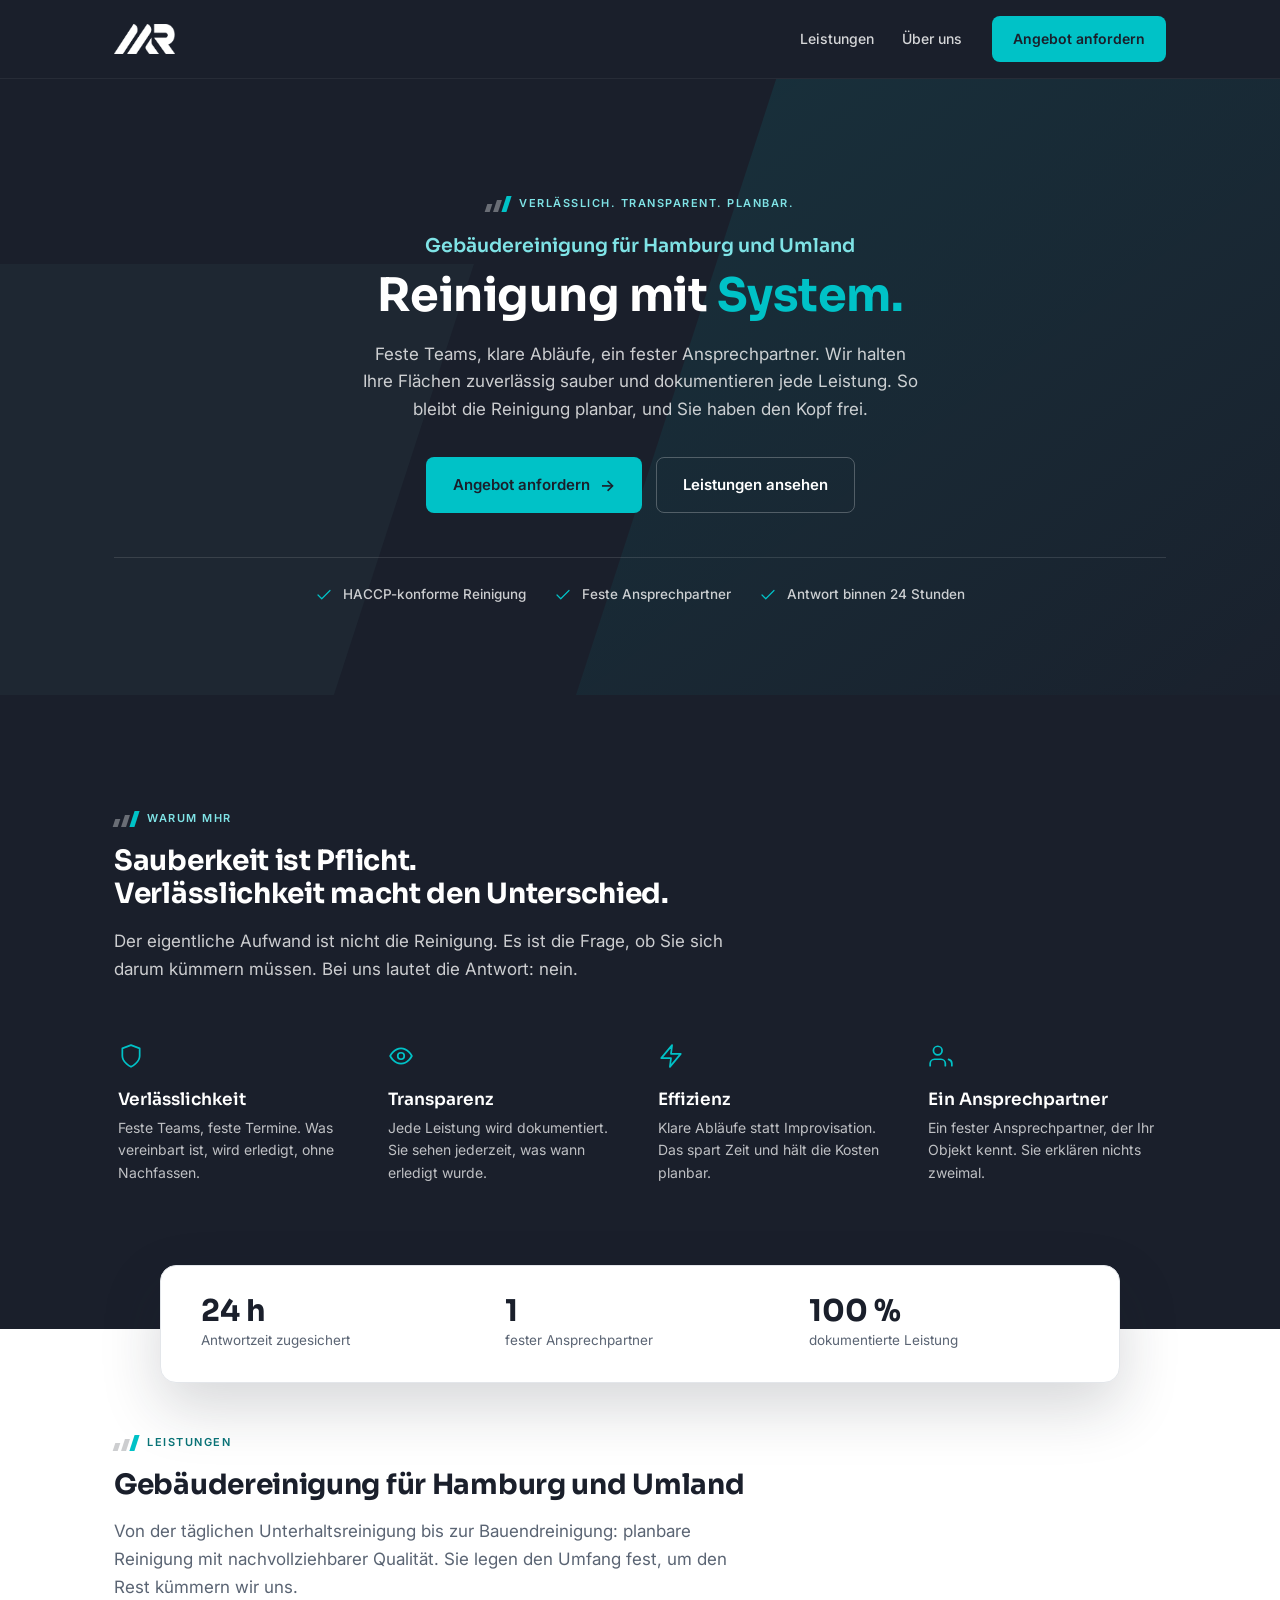
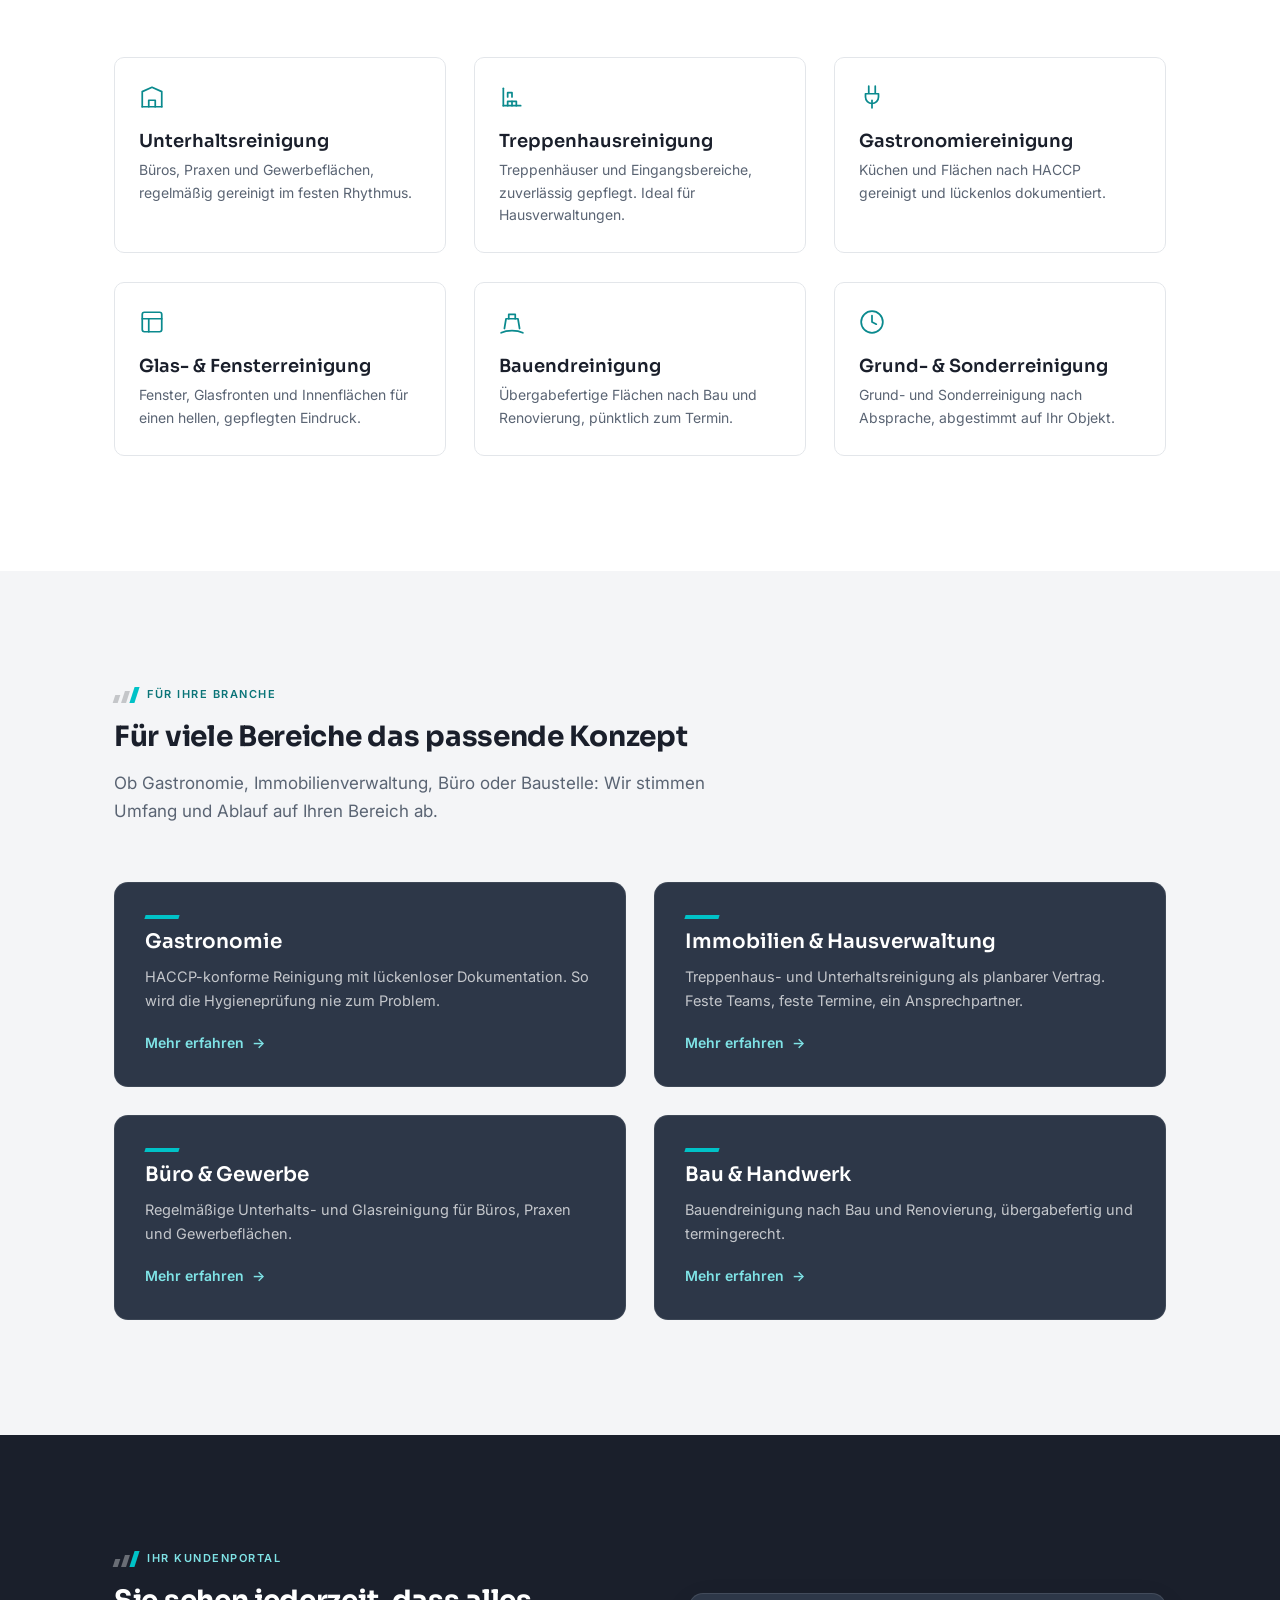
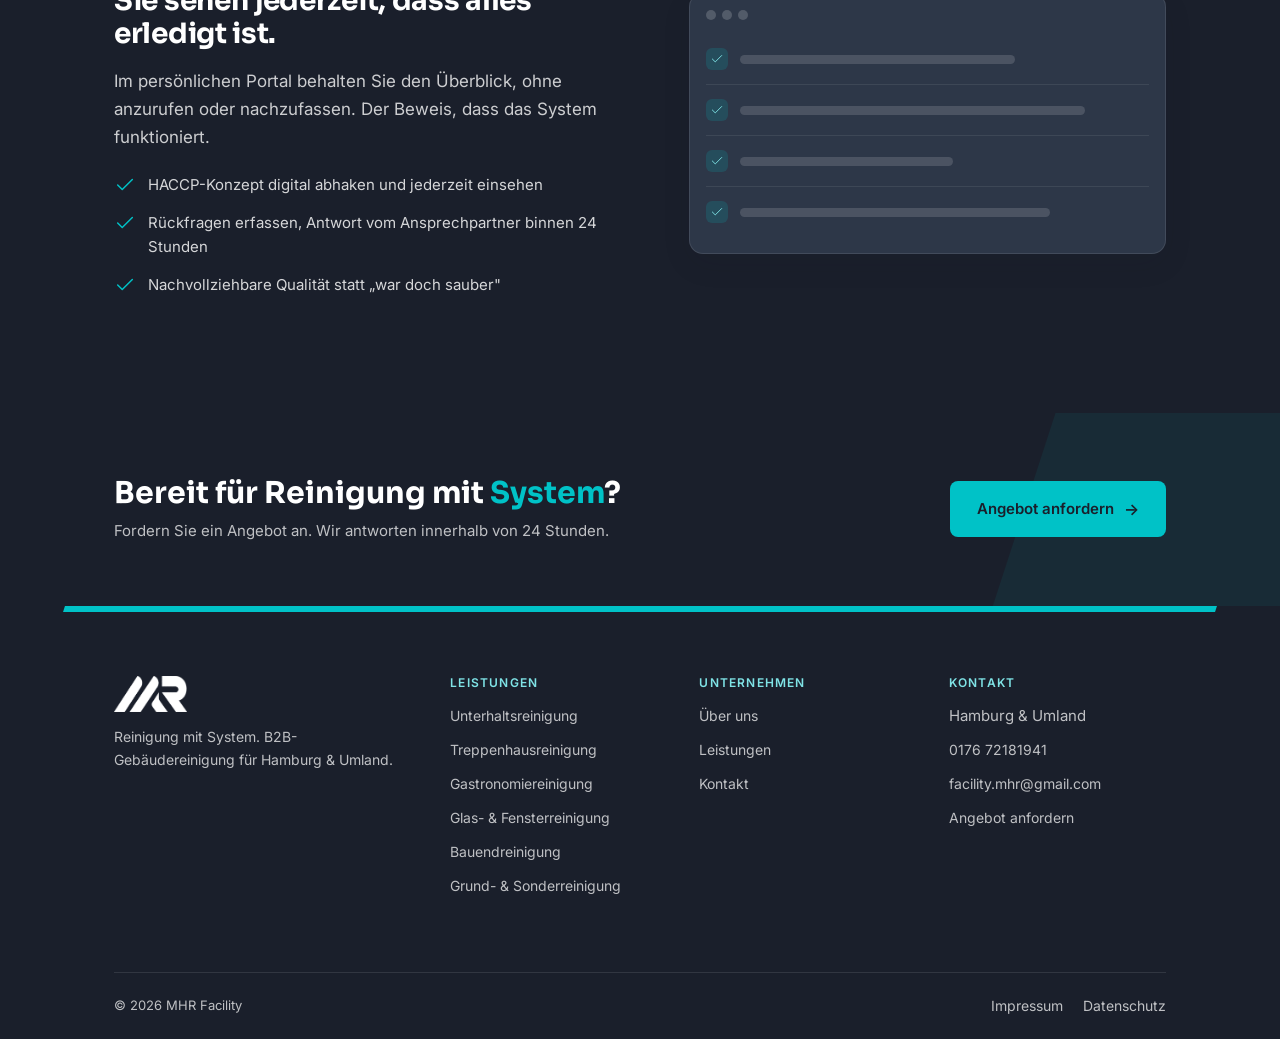
==== commit bff0b767: "content: komplette Unterseiten mit Inhalt + SEO-Keyword-Varianten, Footer verbreitert - Leistungen, " ====
--- a/index.html
+++ b/index.html
@@ -191,7 +191,7 @@
           </div>
           <div class="service-card">
             <svg class="ico" viewBox="0 0 24 24" stroke="currentColor" stroke-linecap="round" stroke-linejoin="round" aria-hidden="true"><rect x="3" y="3" width="18" height="18" rx="2"/><path d="M3 9h18M9 21V9"/></svg>
-            <h3>Büro- &amp; Glasreinigung</h3>
+            <h3>Glas- &amp; Fensterreinigung</h3>
             <p>Fenster, Glasfronten und Innenflächen für einen hellen, gepflegten Eindruck.</p>
           </div>
           <div class="service-card">
@@ -201,7 +201,7 @@
           </div>
           <div class="service-card">
             <svg class="ico" viewBox="0 0 24 24" stroke="currentColor" stroke-linecap="round" stroke-linejoin="round" aria-hidden="true"><circle cx="12" cy="12" r="10"/><path d="M12 6v6l4 2"/></svg>
-            <h3>Nach Bedarf</h3>
+            <h3>Grund- &amp; Sonderreinigung</h3>
             <p>Grund- und Sonderreinigung nach Absprache, abgestimmt auf Ihr Objekt.</p>
           </div>
         </div>
@@ -298,10 +298,12 @@
         <div>
           <h2>Leistungen</h2>
           <ul>
-            <li><a href="leistungen.html">Unterhaltsreinigung</a></li>
+            <li><a href="leistungen.html#unterhaltsreinigung">Unterhaltsreinigung</a></li>
             <li><a href="treppenhausreinigung.html">Treppenhausreinigung</a></li>
             <li><a href="gastronomiereinigung.html">Gastronomiereinigung</a></li>
-            <li><a href="leistungen.html">Glas- &amp; Büroreinigung</a></li>
+            <li><a href="leistungen.html#glasreinigung">Glas- &amp; Fensterreinigung</a></li>
+            <li><a href="leistungen.html#bauendreinigung">Bauendreinigung</a></li>
+            <li><a href="leistungen.html#grundreinigung">Grund- &amp; Sonderreinigung</a></li>
           </ul>
         </div>
 
@@ -309,8 +311,7 @@
           <h2>Unternehmen</h2>
           <ul>
             <li><a href="ueber-uns.html">Über uns</a></li>
-            <li><a href="gastronomiereinigung.html">Für Gastronomie</a></li>
-            <li><a href="treppenhausreinigung.html">Für Hausverwaltung</a></li>
+            <li><a href="leistungen.html">Leistungen</a></li>
             <li><a href="kontakt.html">Kontakt</a></li>
           </ul>
         </div>
@@ -319,8 +320,9 @@
           <h2>Kontakt</h2>
           <ul>
             <li>Hamburg &amp; Umland</li>
+            <li><a href="tel:+4917672181941">0176 72181941</a></li>
+            <li><a href="mailto:facility.mhr@gmail.com">facility.mhr@gmail.com</a></li>
             <li><a href="kontakt.html">Angebot anfordern</a></li>
-            <li>Antwort binnen 24 Stunden</li>
           </ul>
         </div>
       </div>
--- a/assets/css/styles.css
+++ b/assets/css/styles.css
@@ -560,6 +560,49 @@
 }
 @keyframes heroFade { from { opacity: 0; } to { opacity: 1; } }
 
+/* ------------------------------ Inhaltsseiten ------------------------------ */
+.prose { max-width: 680px; }
+.prose p { color: var(--ink-soft); margin-bottom: 16px; }
+.prose p:last-child { margin-bottom: 0; }
+.prose strong { color: var(--anthracite); font-weight: 600; }
+.section--dark .prose p { color: rgba(255,255,255,0.80); }
+.section--dark .prose strong { color: #fff; }
+
+.two-col { display: grid; grid-template-columns: 1.1fr 0.9fr; gap: clamp(28px, 5vw, 56px); align-items: start; }
+@media (max-width: 820px) { .two-col { grid-template-columns: 1fr; gap: 28px; } }
+
+.checklist { list-style: none; display: grid; gap: 12px; margin-top: 6px; }
+.checklist li { display: flex; gap: 12px; align-items: flex-start; font-size: 15px; color: var(--ink-soft); }
+.checklist svg { width: 20px; height: 20px; flex: none; stroke: var(--cyan-deep); margin-top: 2px; }
+.section--dark .checklist li { color: rgba(255,255,255,0.82); }
+.section--dark .checklist svg { stroke: var(--cyan); }
+
+/* Ablauf / Schritte */
+.steps { list-style: none; counter-reset: step; display: grid; gap: 18px; max-width: 720px; }
+.steps li { display: grid; grid-template-columns: 42px 1fr; gap: 16px; align-items: start; }
+.steps li::before {
+  counter-increment: step; content: counter(step);
+  font-family: 'Sora', sans-serif; font-weight: 700; font-size: 15px;
+  color: var(--cyan-deep); border: 2px solid var(--cyan); border-radius: 50%;
+  width: 42px; height: 42px; display: grid; place-items: center;
+}
+.steps h3 { font-size: 16px; font-weight: 600; margin-bottom: 2px; }
+.steps p { font-size: 14px; color: var(--ink-soft); }
+
+/* FAQ */
+.faq { max-width: 760px; }
+.faq-item { border-top: 1px solid var(--line); padding: 20px 0; }
+.faq-item:last-child { border-bottom: 1px solid var(--line); }
+.faq-item h3 { font-size: 16px; font-weight: 600; margin-bottom: 8px; }
+.faq-item p { color: var(--ink-soft); font-size: 14.5px; }
+
+/* Rechtstexte (Impressum / Datenschutz) */
+.legal { max-width: 760px; }
+.legal h2 { font-size: 19px; margin: 30px 0 8px; }
+.legal h2:first-of-type { margin-top: 0; }
+.legal p, .legal address { color: var(--ink-soft); font-style: normal; margin-bottom: 10px; line-height: 1.7; }
+.legal a { color: var(--cyan-deep); text-decoration: underline; }
+
 /* --------------------------- Reduced Motion --------------------------- */
 /* Reduced-Motion: sanftes Einblenden statt großem Versatz (Motion reduziert, nicht entfernt) */
 @media (prefers-reduced-motion: reduce) {
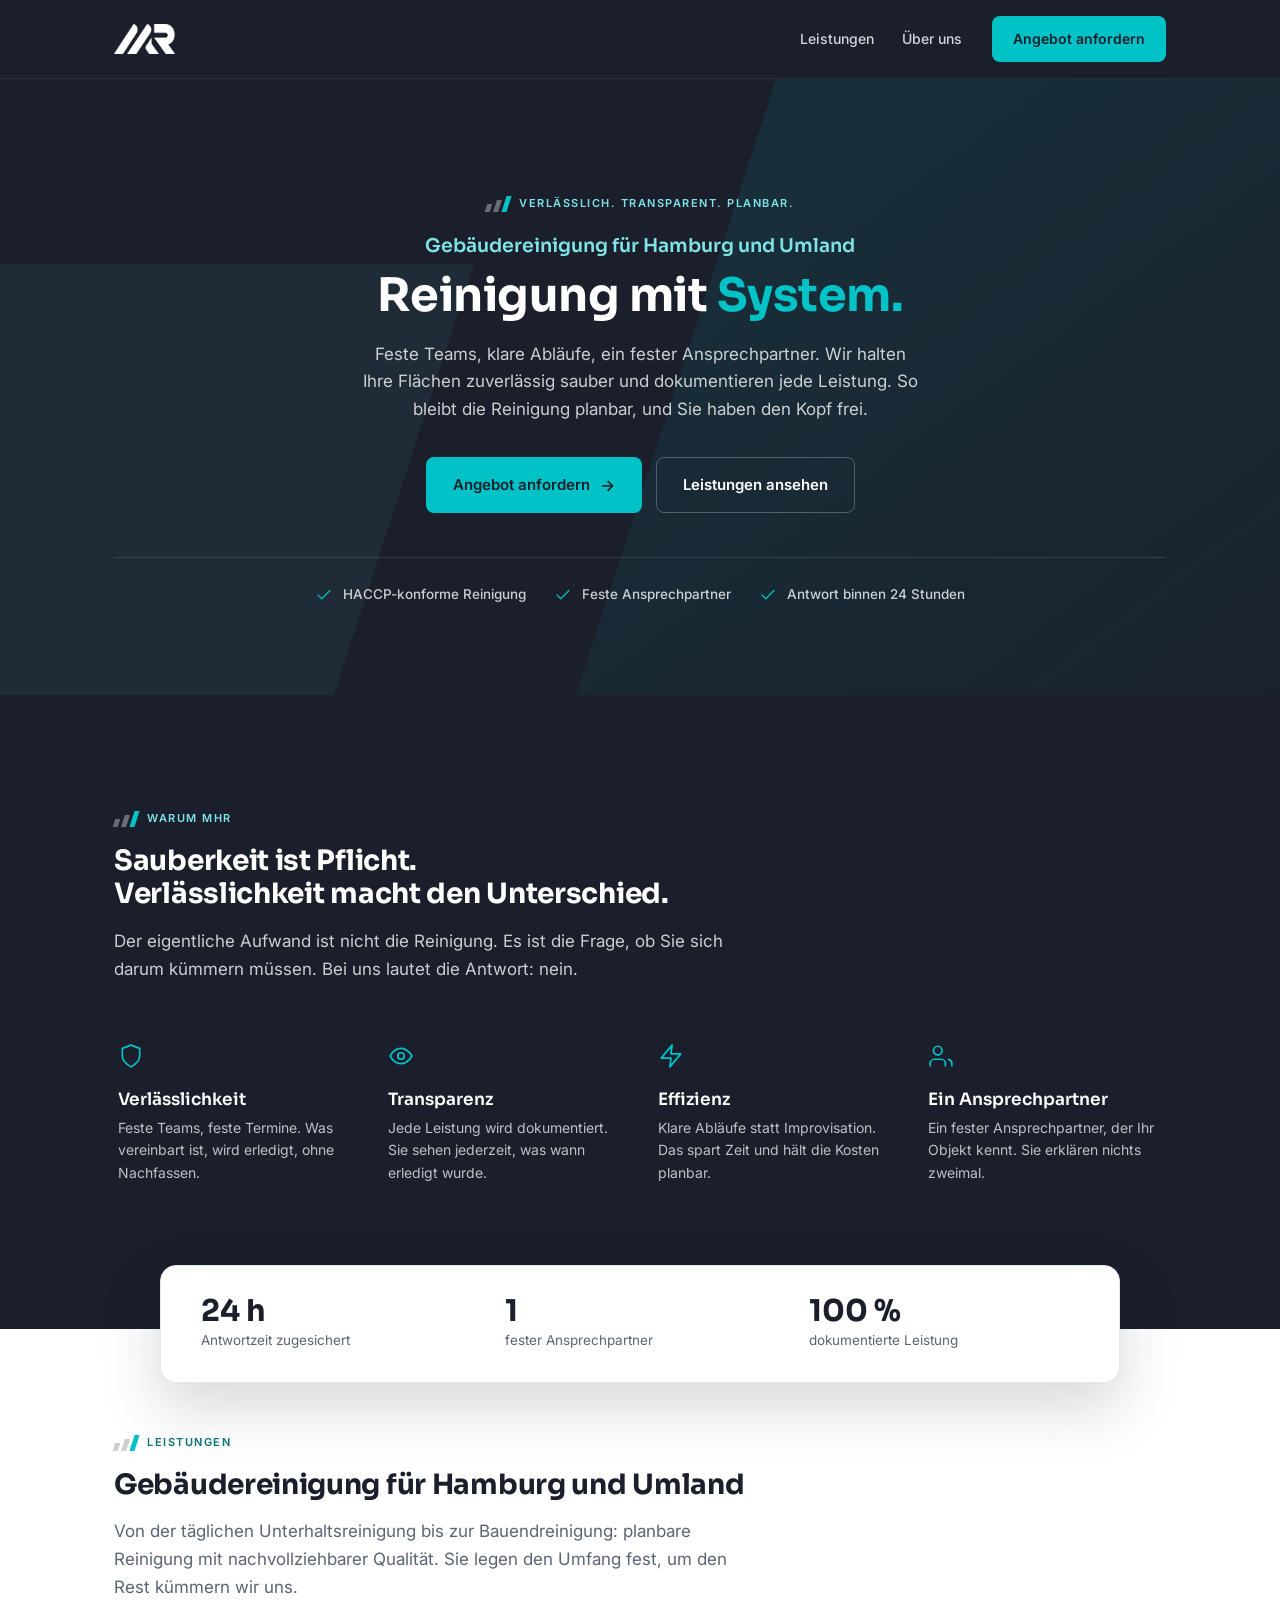
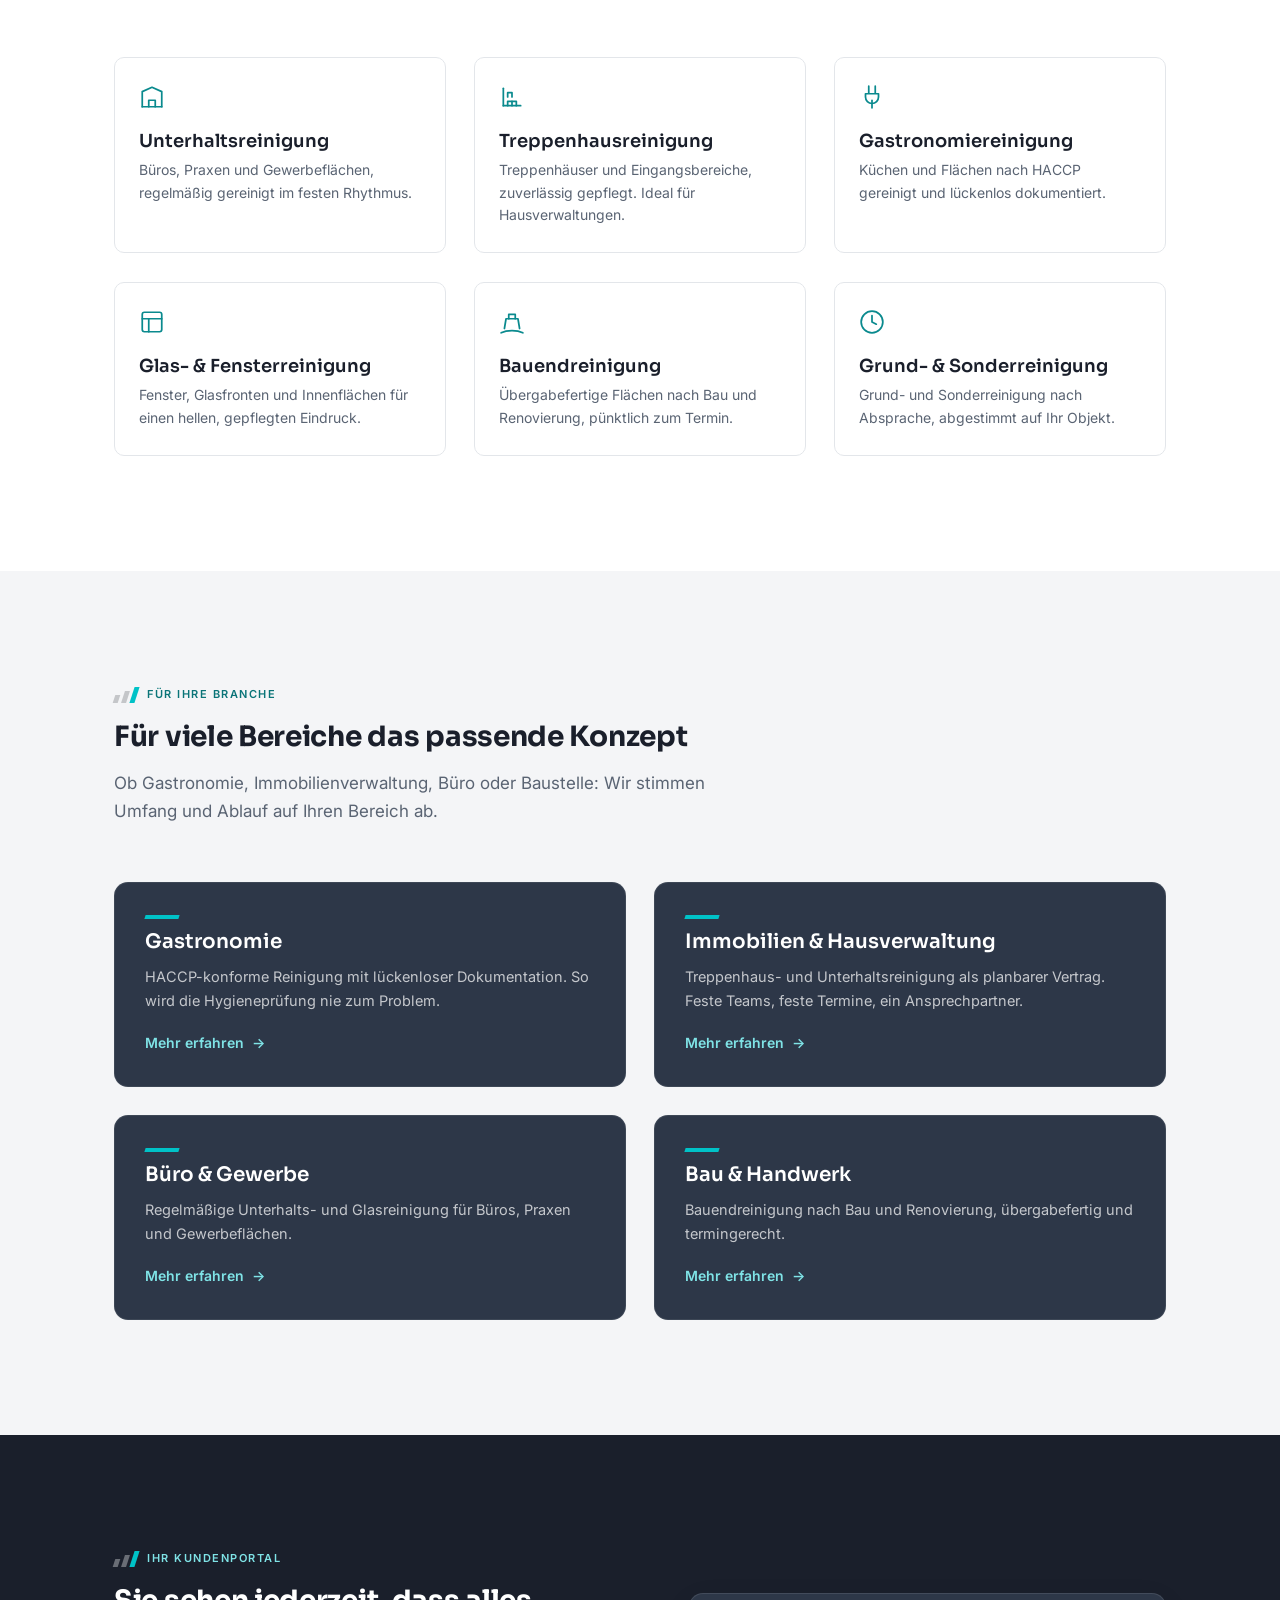
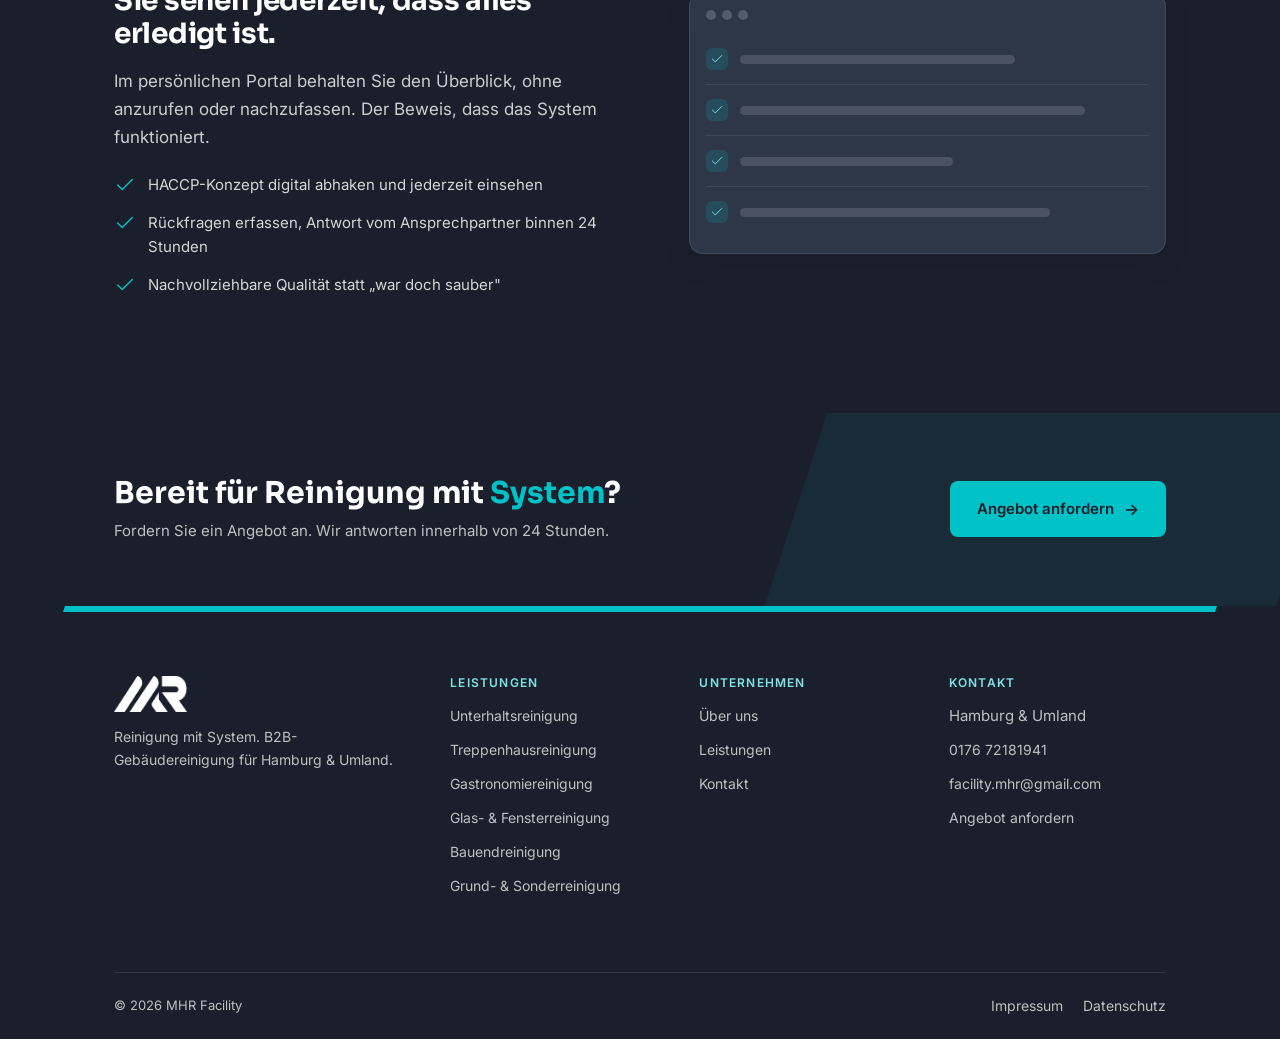
==== commit 882ff6ed: "feat: Leistungs-Karten auf der Startseite verlinkt (klickbar zu Leistung/Unterseite) Co-Authored-By:" ====
--- a/index.html
+++ b/index.html
@@ -174,36 +174,36 @@
         </div>
 
         <div class="grid service-grid reveal-group">
-          <div class="service-card">
+          <a class="service-card" href="leistungen.html#unterhaltsreinigung">
             <svg class="ico" viewBox="0 0 24 24" stroke="currentColor" stroke-linecap="round" stroke-linejoin="round" aria-hidden="true"><path d="M3 21V7l9-4 9 4v14"/><path d="M3 21h18"/><path d="M9 21v-6h6v6"/></svg>
             <h3>Unterhaltsreinigung</h3>
             <p>Büros, Praxen und Gewerbeflächen, regelmäßig gereinigt im festen Rhythmus.</p>
-          </div>
-          <div class="service-card">
+          </a>
+          <a class="service-card" href="treppenhausreinigung.html">
             <svg class="ico" viewBox="0 0 24 24" stroke="currentColor" stroke-linecap="round" stroke-linejoin="round" aria-hidden="true"><path d="M4 20V4"/><path d="M4 20h16"/><path d="M8 20v-4h4v4"/><path d="M8 12v-4h4v4"/><path d="M12 16h4v4"/></svg>
             <h3>Treppenhausreinigung</h3>
             <p>Treppenhäuser und Eingangsbereiche, zuverlässig gepflegt. Ideal für Hausverwaltungen.</p>
-          </div>
-          <div class="service-card">
+          </a>
+          <a class="service-card" href="gastronomiereinigung.html">
             <svg class="ico" viewBox="0 0 24 24" stroke="currentColor" stroke-linecap="round" stroke-linejoin="round" aria-hidden="true"><path d="M9 2v7M15 2v7M6 9h12v3a6 6 0 0 1-12 0Z"/><path d="M12 15v7"/></svg>
             <h3>Gastronomiereinigung</h3>
             <p>Küchen und Flächen nach HACCP gereinigt und lückenlos dokumentiert.</p>
-          </div>
-          <div class="service-card">
+          </a>
+          <a class="service-card" href="leistungen.html#glasreinigung">
             <svg class="ico" viewBox="0 0 24 24" stroke="currentColor" stroke-linecap="round" stroke-linejoin="round" aria-hidden="true"><rect x="3" y="3" width="18" height="18" rx="2"/><path d="M3 9h18M9 21V9"/></svg>
             <h3>Glas- &amp; Fensterreinigung</h3>
             <p>Fenster, Glasfronten und Innenflächen für einen hellen, gepflegten Eindruck.</p>
-          </div>
-          <div class="service-card">
+          </a>
+          <a class="service-card" href="leistungen.html#bauendreinigung">
             <svg class="ico" viewBox="0 0 24 24" stroke="currentColor" stroke-linecap="round" stroke-linejoin="round" aria-hidden="true"><path d="M2 22s4-2 10-2 10 2 10 2"/><path d="M5 18l1.5-9h11L19 18"/><path d="M9 9V5h6v4"/></svg>
             <h3>Bauend­reinigung</h3>
             <p>Übergabefertige Flächen nach Bau und Renovierung, pünktlich zum Termin.</p>
-          </div>
-          <div class="service-card">
+          </a>
+          <a class="service-card" href="leistungen.html#grundreinigung">
             <svg class="ico" viewBox="0 0 24 24" stroke="currentColor" stroke-linecap="round" stroke-linejoin="round" aria-hidden="true"><circle cx="12" cy="12" r="10"/><path d="M12 6v6l4 2"/></svg>
             <h3>Grund- &amp; Sonderreinigung</h3>
             <p>Grund- und Sonderreinigung nach Absprache, abgestimmt auf Ihr Objekt.</p>
-          </div>
+          </a>
         </div>
       </div>
     </section>
--- a/assets/css/styles.css
+++ b/assets/css/styles.css
@@ -250,14 +250,14 @@
 /* ------------------------------ Hero (Variante A) ------------------------------ */
 .hero { position: relative; background: var(--anthracite); overflow: hidden; }
 .hero__skew,
-.hero__skew2 { position: absolute; pointer-events: none; transform: skewX(var(--skew)); }
+.hero__skew2 { position: absolute; pointer-events: none; transform: translate(var(--px, 0px), var(--py, 0px)) skewX(var(--skew)); will-change: transform; }
 .hero__skew {
   top: -10%; right: -12%; width: 60%; height: 130%;
   background: linear-gradient(135deg, rgba(0, 194, 199, 0.10), rgba(0, 194, 199, 0));
 }
 .hero__skew2 {
   bottom: -20%; left: -8%; width: 38%; height: 90%;
-  background: rgba(127, 227, 230, 0.04);
+  background: rgba(127, 227, 230, 0.06);
 }
 .hero__inner {
   position: relative; z-index: 2; text-align: center;
@@ -310,7 +310,7 @@
 .page-header { position: relative; background: var(--anthracite); overflow: hidden; }
 .page-header__skew {
   position: absolute; top: -20%; right: -10%; width: 45%; height: 140%;
-  background: rgba(0, 194, 199, 0.07); transform: skewX(var(--skew)); pointer-events: none;
+  background: rgba(0, 194, 199, 0.07); transform: translate(var(--px, 0px), 0) skewX(var(--skew)); will-change: transform; pointer-events: none;
 }
 .page-header__inner { position: relative; z-index: 2; padding-block: clamp(64px, 8vw, 104px); }
 .page-header .eyebrow { margin-bottom: 18px; }
@@ -433,7 +433,7 @@
 .value-grid { grid-template-columns: repeat(4, 1fr); }
 @media (max-width: 900px) { .value-grid { grid-template-columns: 1fr 1fr; } }
 @media (max-width: 520px) { .value-grid { grid-template-columns: 1fr; } }
-.value-card { padding: 4px; }
+.value-card { padding: 4px; transition: transform .2s ease; transform-style: preserve-3d; }
 .value-card .ico { margin-bottom: 14px; stroke: var(--cyan); }
 .value-card h3 { font-size: 17px; font-weight: 600; margin-bottom: 8px; color: var(--white); }
 .value-card p { font-size: 14px; color: rgba(255,255,255,0.72); }
@@ -453,6 +453,7 @@
 .service-card .ico { stroke: var(--cyan-deep); margin-bottom: 14px; }
 .service-card h3 { font-size: 18px; font-weight: 600; margin-bottom: 8px; }
 .service-card p { font-size: 14px; color: var(--ink-soft); }
+a.service-card { color: var(--anthracite); display: block; }
 
 /* ------------------------------ Zielgruppen-Karten ------------------------------ */
 .target-grid { grid-template-columns: 1fr 1fr; }
@@ -501,7 +502,7 @@
 
 /* ------------------------------ CTA-Band ------------------------------ */
 .cta-band { background: var(--anthracite); position: relative; overflow: hidden; }
-.cta-band__skew { position: absolute; inset: 0 -20% 0 auto; width: 40%; background: rgba(0,194,199,0.07); transform: skewX(var(--skew)); pointer-events: none; }
+.cta-band__skew { position: absolute; inset: 0 -20% 0 auto; width: 40%; background: rgba(0,194,199,0.07); transform: translate(var(--px, 0px), 0) skewX(var(--skew)); will-change: transform; pointer-events: none; }
 .cta-band__inner { position: relative; z-index: 2; display: flex; flex-wrap: wrap; gap: 24px; align-items: center; justify-content: space-between; padding-block: clamp(40px, 5vw, 64px); }
 .cta-band h2 { color: var(--white); font-size: clamp(24px, 3vw, 30px); max-width: 620px; }
 .cta-band h2 .accent { color: var(--cyan); }
@@ -603,6 +604,55 @@
 .legal p, .legal address { color: var(--ink-soft); font-style: normal; margin-bottom: 10px; line-height: 1.7; }
 .legal a { color: var(--cyan-deep); text-decoration: underline; }
 
+/* ------------------------------ Medien-Platzhalter ------------------------------ */
+/* Zeigt, wo ein Foto oder Video hinkommt. Später durch <img>/<video> ersetzen. */
+.media-ph {
+  position: relative;
+  border-radius: 14px;
+  overflow: hidden;
+  aspect-ratio: 4 / 3;
+  display: grid;
+  place-items: center;
+  background: linear-gradient(135deg, var(--graphite), var(--anthracite));
+  border: 1px solid rgba(255, 255, 255, 0.08);
+  box-shadow: var(--shadow-soft);
+}
+.media-ph--light {
+  background: linear-gradient(135deg, #eef1f4, #dde2e8);
+  border-color: var(--line);
+  box-shadow: none;
+}
+.media-ph__inner { text-align: center; padding: 24px; max-width: 320px; }
+.media-ph__icon { width: 38px; height: 38px; stroke: var(--cyan); margin: 0 auto 12px; fill: none; }
+.media-ph--light .media-ph__icon { stroke: var(--cyan-deep); }
+.media-ph__label {
+  display: block; font-family: 'Sora', sans-serif; font-weight: 600;
+  font-size: 11px; letter-spacing: 1.2px; text-transform: uppercase;
+  color: var(--cyan-light); margin-bottom: 8px;
+}
+.media-ph--light .media-ph__label { color: var(--cyan-deep); }
+.media-ph__tag { font-size: 13px; line-height: 1.5; color: rgba(255, 255, 255, 0.72); }
+.media-ph--light .media-ph__tag { color: var(--ink-soft); }
+.media-ph::after {
+  content: ""; position: absolute; left: 18px; bottom: 18px;
+  width: 34px; height: 5px; background: var(--cyan); transform: skewX(var(--skew));
+}
+/* Parallax: Bildflächen laufen sanft mit */
+.media-ph { transform: translateY(var(--py, 0px)); will-change: transform; }
+
+/* Bild/Text-Spalten tauschen */
+@media (min-width: 821px) {
+  .two-col--rev > *:first-child { order: 2; }
+  .two-col--rev > *:last-child { order: 1; }
+}
+
+/* ------------------------------ Kennzahlen-Streifen ------------------------------ */
+.stat-strip { display: grid; grid-template-columns: repeat(3, 1fr); gap: clamp(20px, 4vw, 40px); }
+@media (max-width: 640px) { .stat-strip { grid-template-columns: 1fr; gap: 22px; } }
+.stat__bar { width: 30px; height: 4px; background: var(--cyan); transform: skewX(var(--skew)); margin-bottom: 12px; }
+.stat strong { display: block; font-family: 'Sora', sans-serif; font-weight: 700; font-size: clamp(28px, 4vw, 38px); line-height: 1.05; color: var(--white); }
+.stat span { font-size: 14px; color: rgba(255, 255, 255, 0.74); }
+
 /* --------------------------- Reduced Motion --------------------------- */
 /* Reduced-Motion: sanftes Einblenden statt großem Versatz (Motion reduziert, nicht entfernt) */
 @media (prefers-reduced-motion: reduce) {
